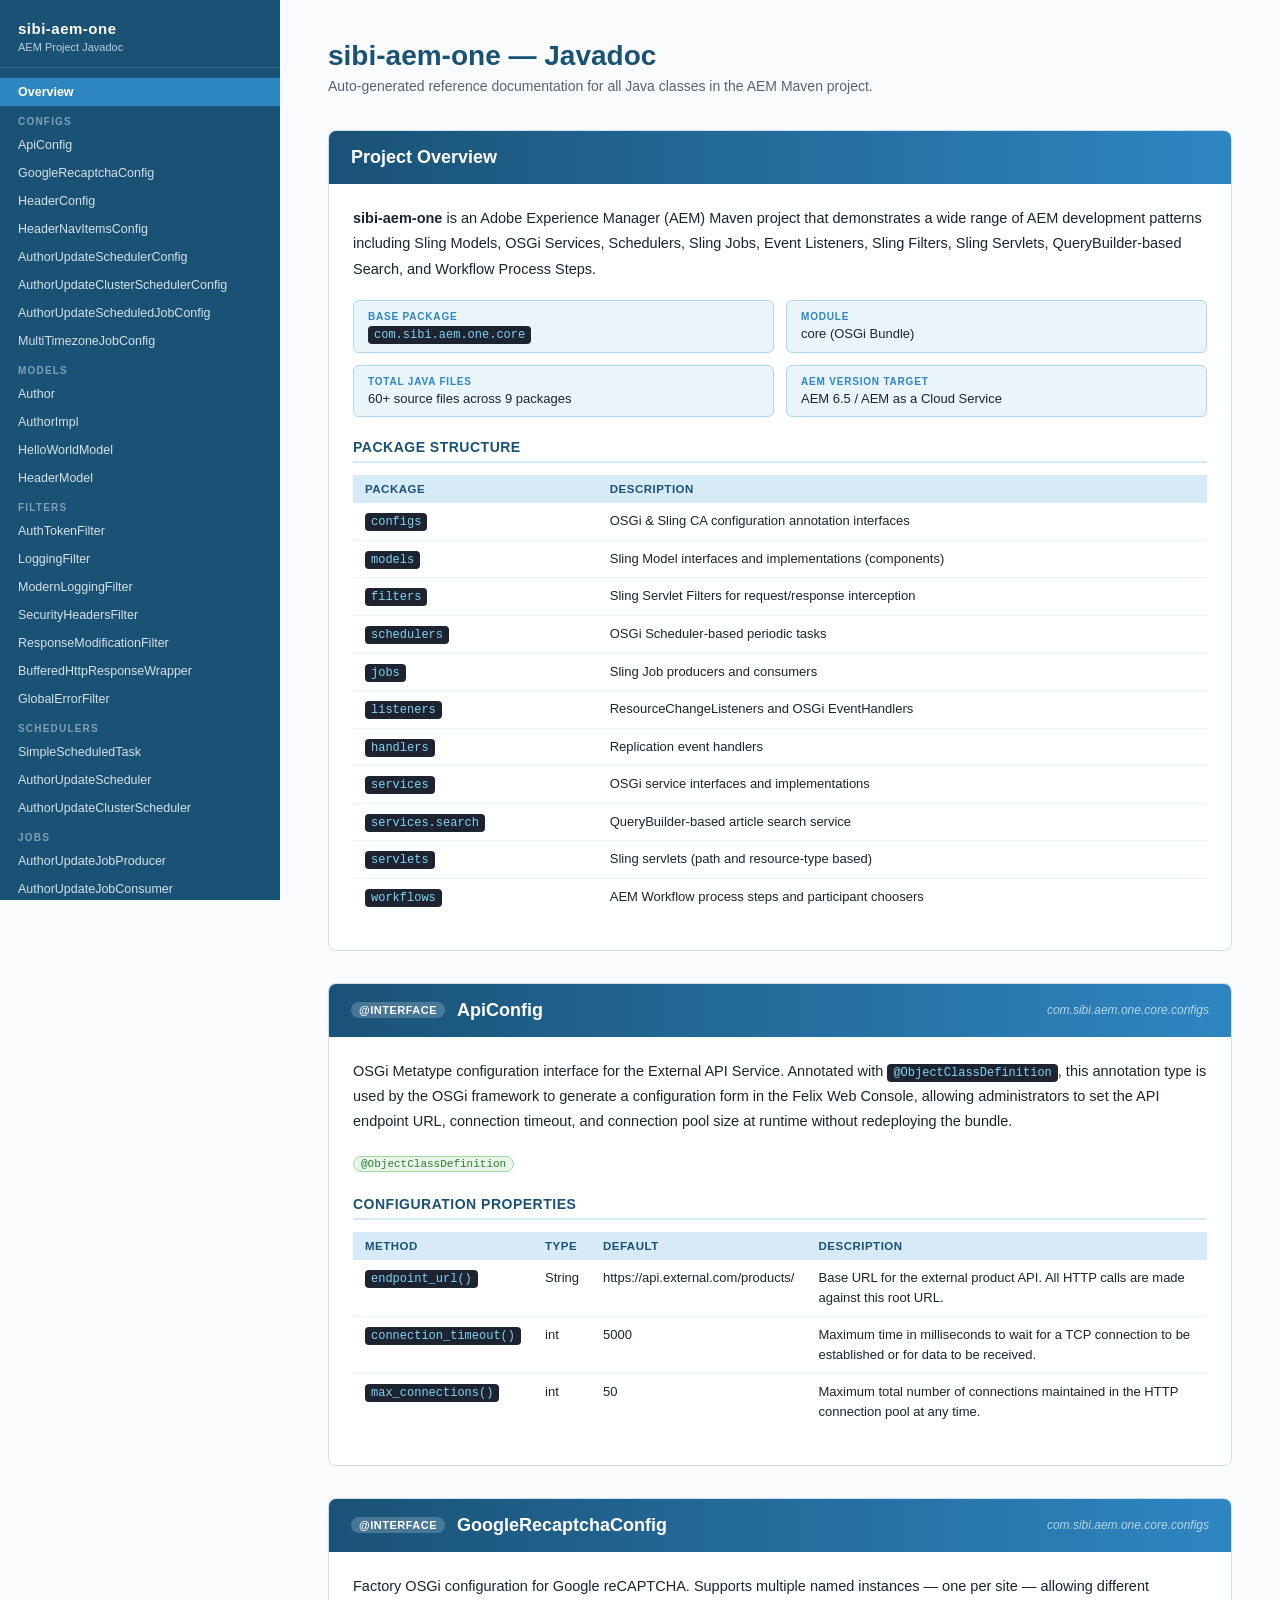
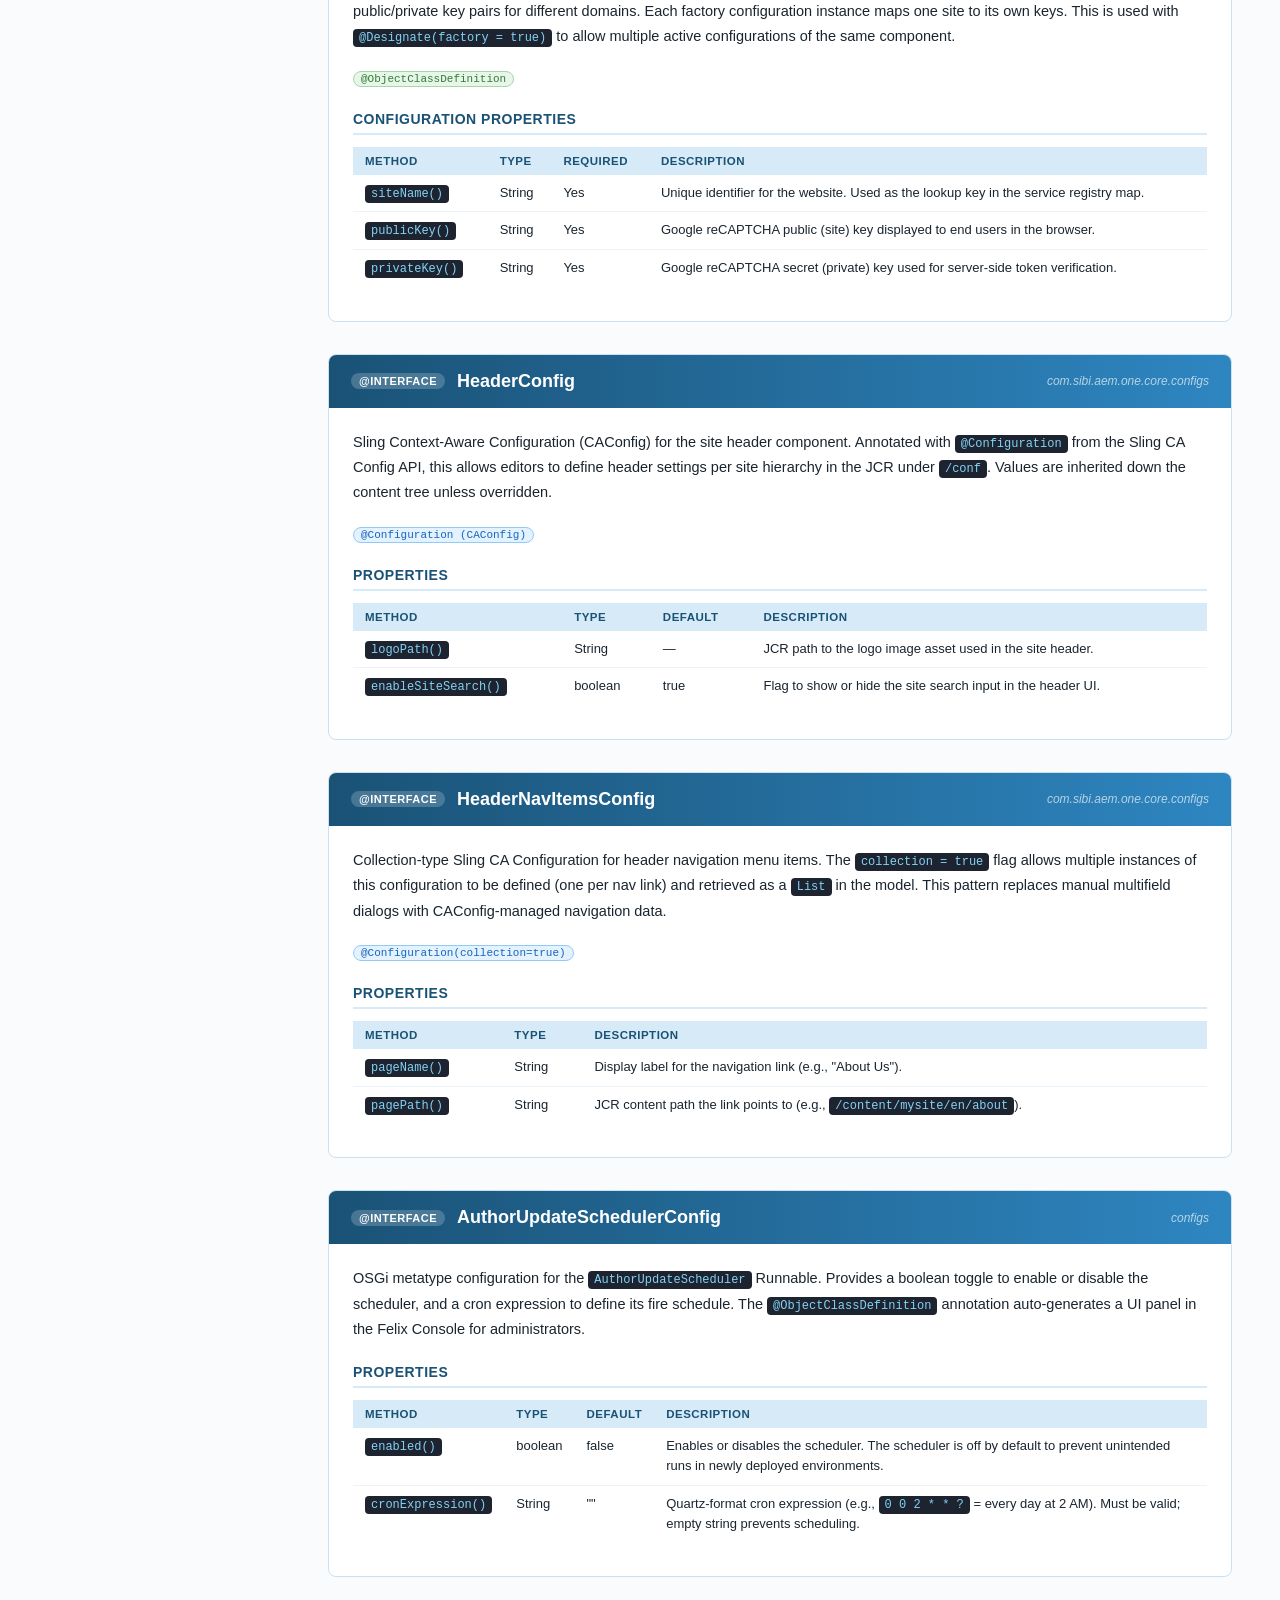
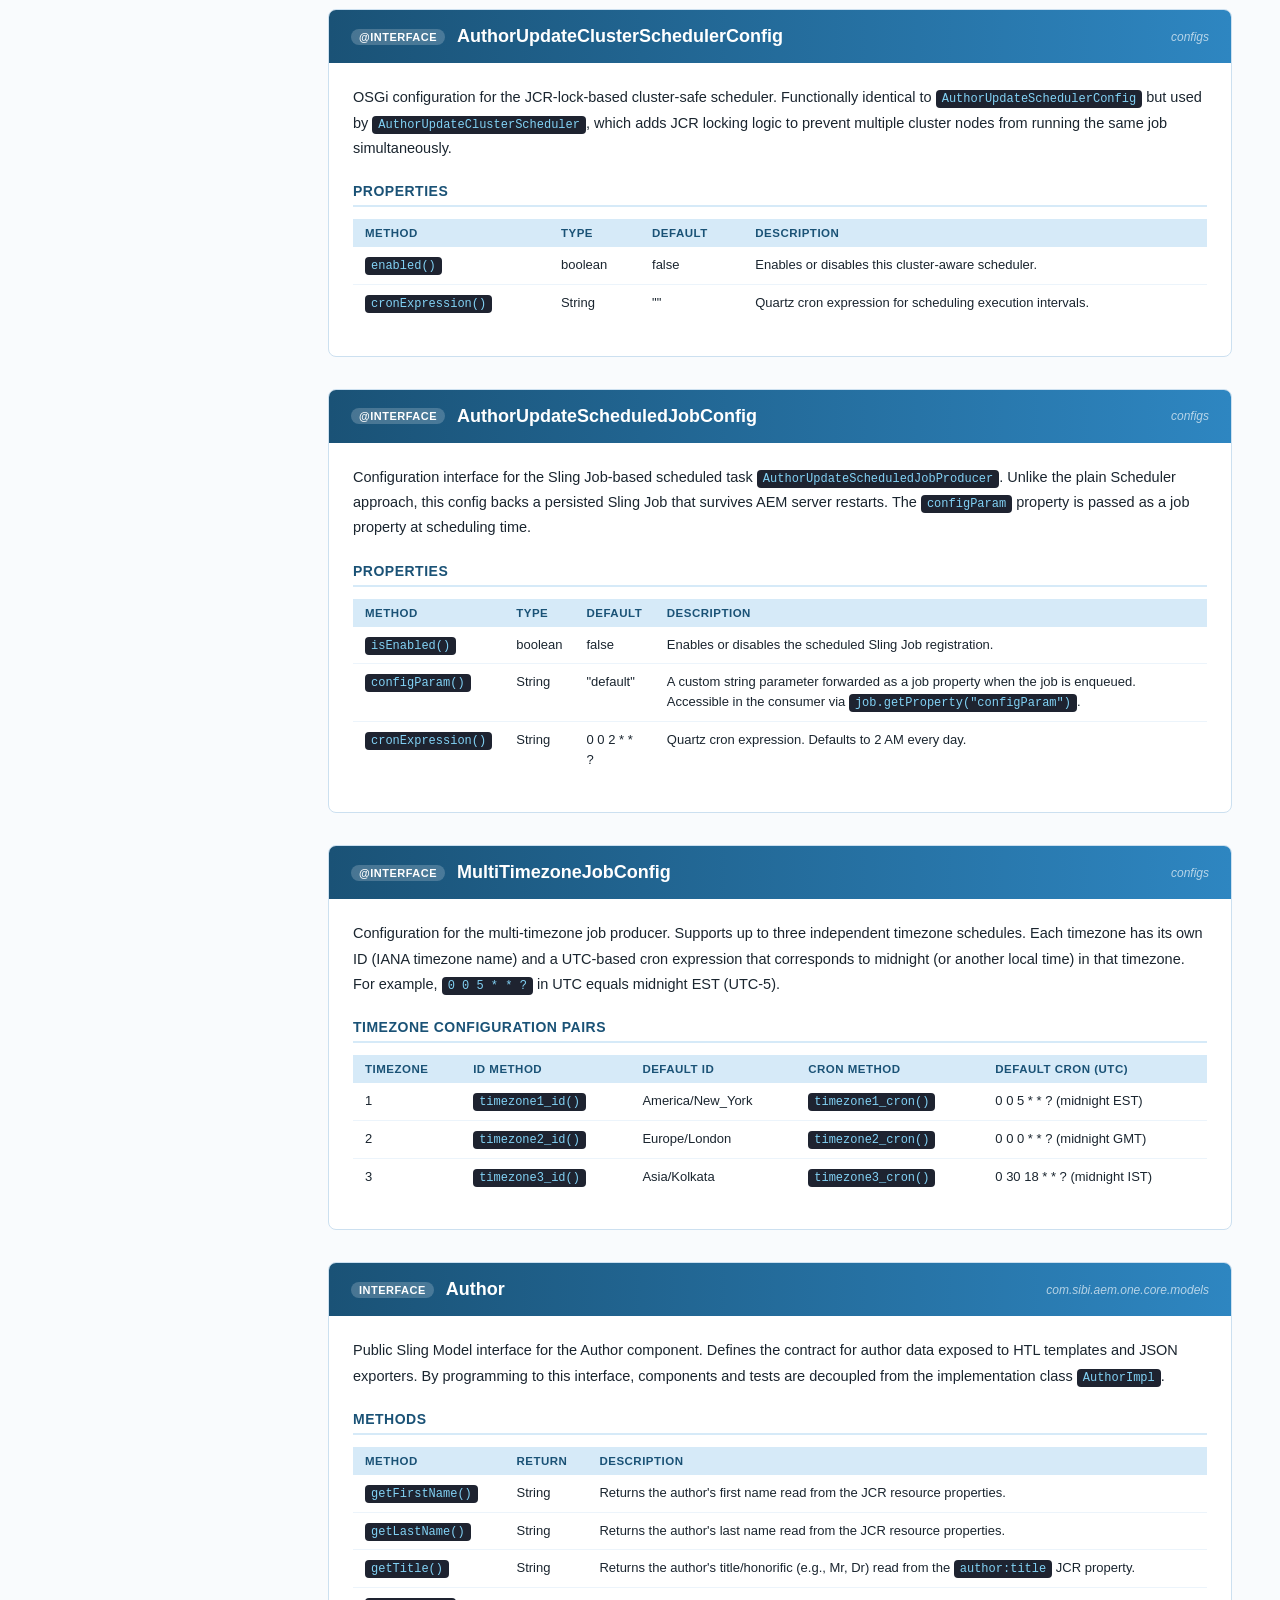
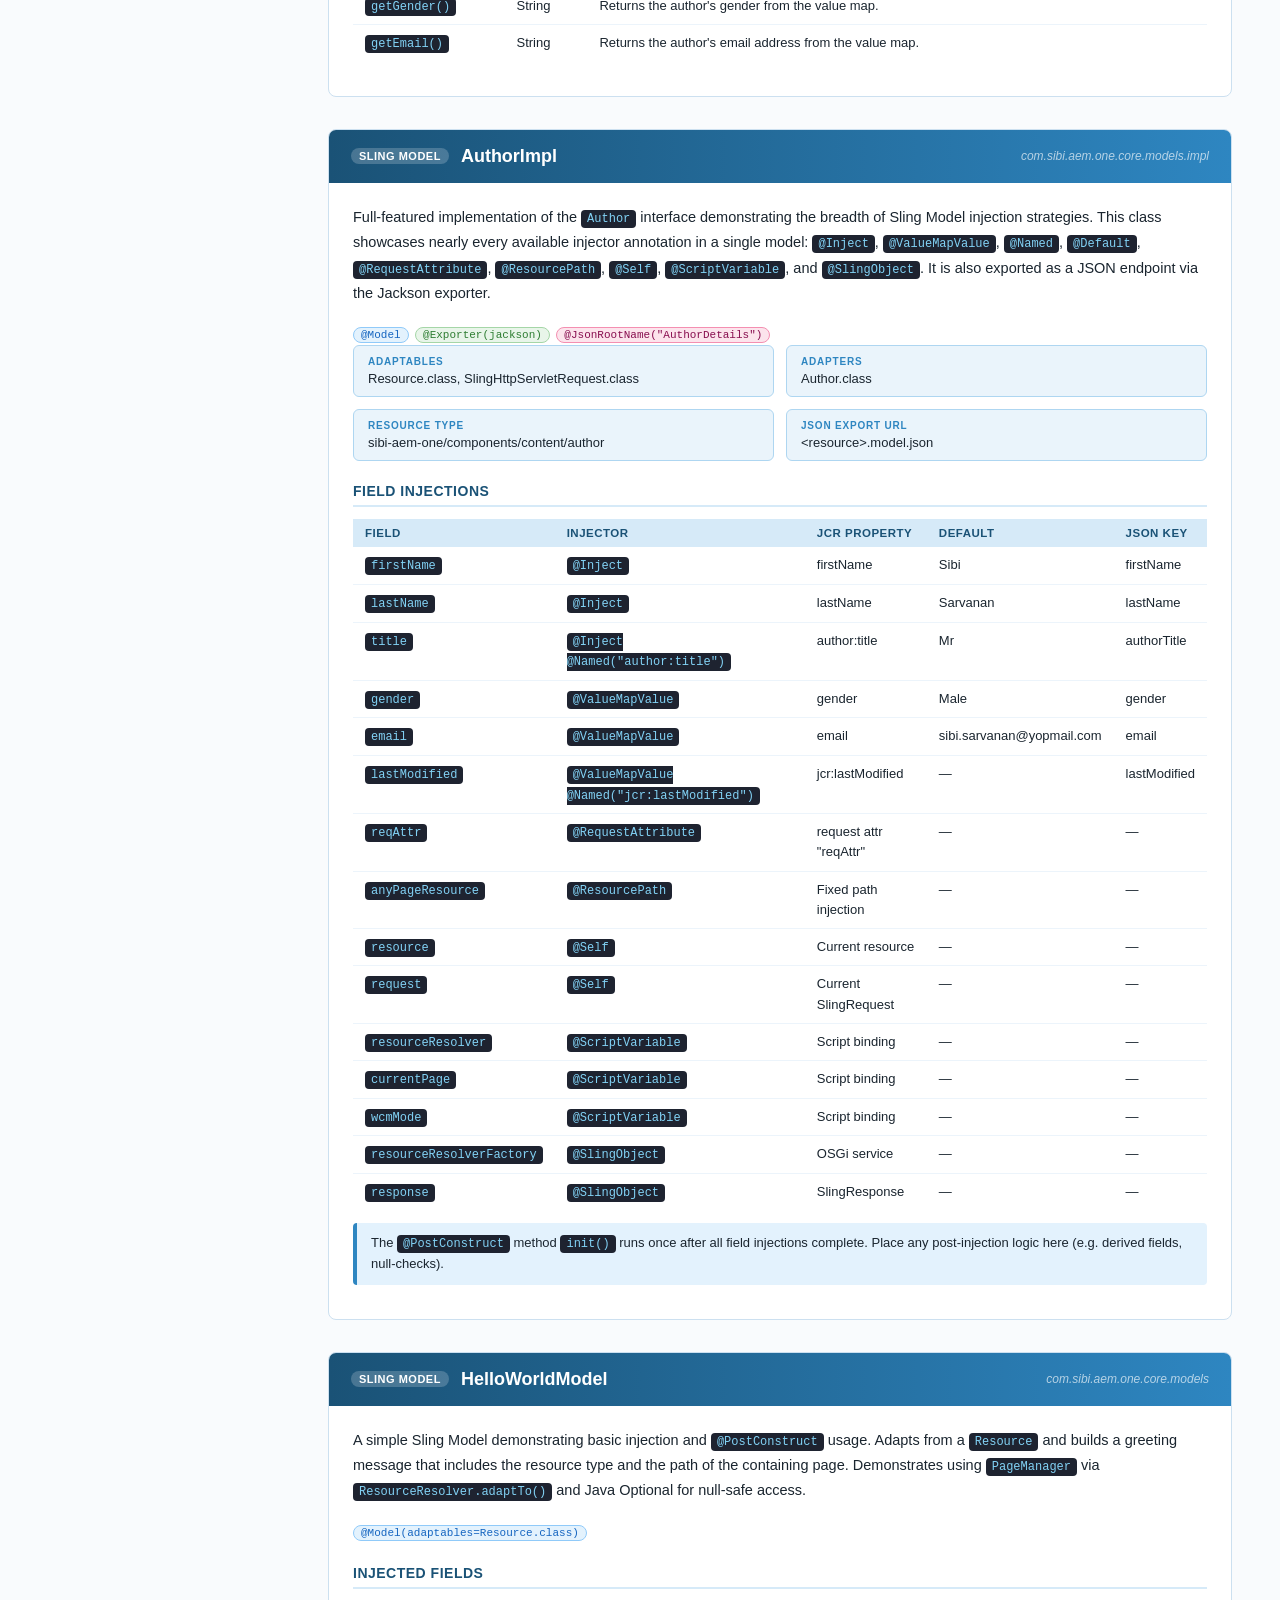
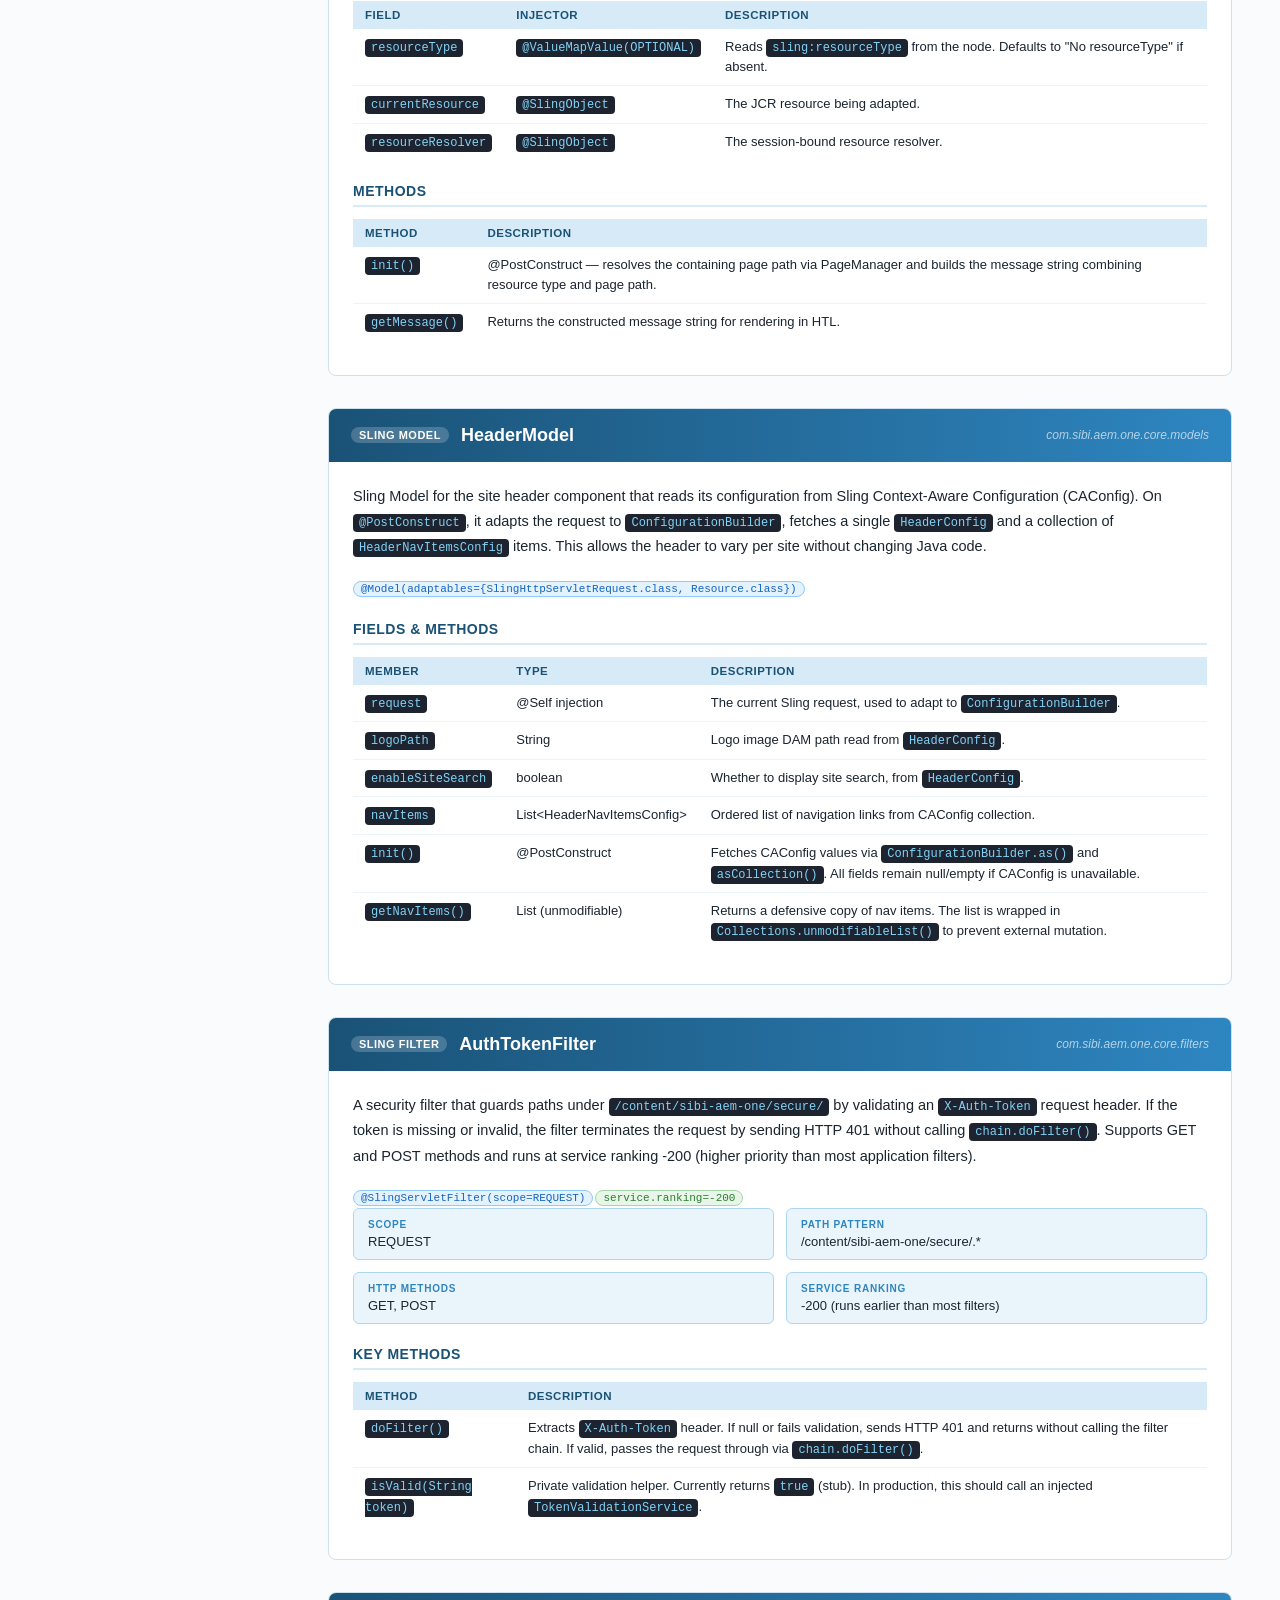
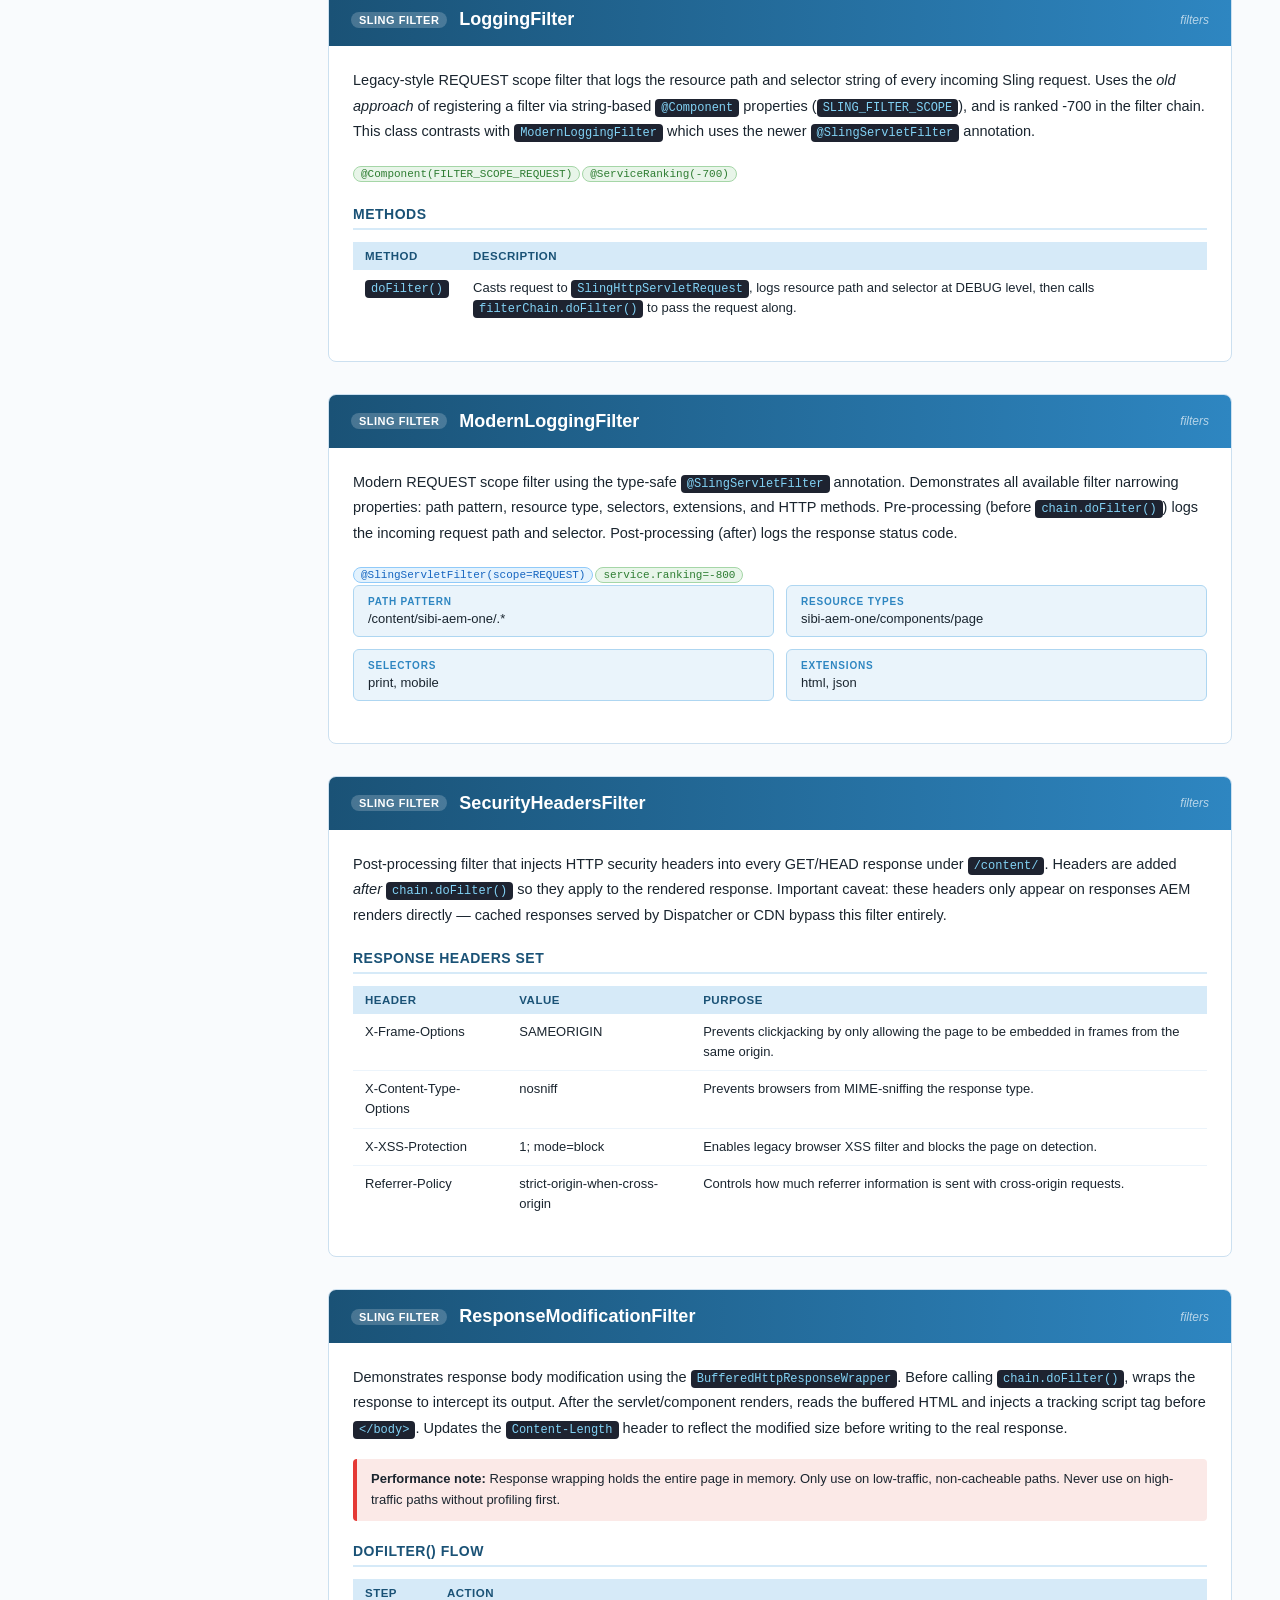
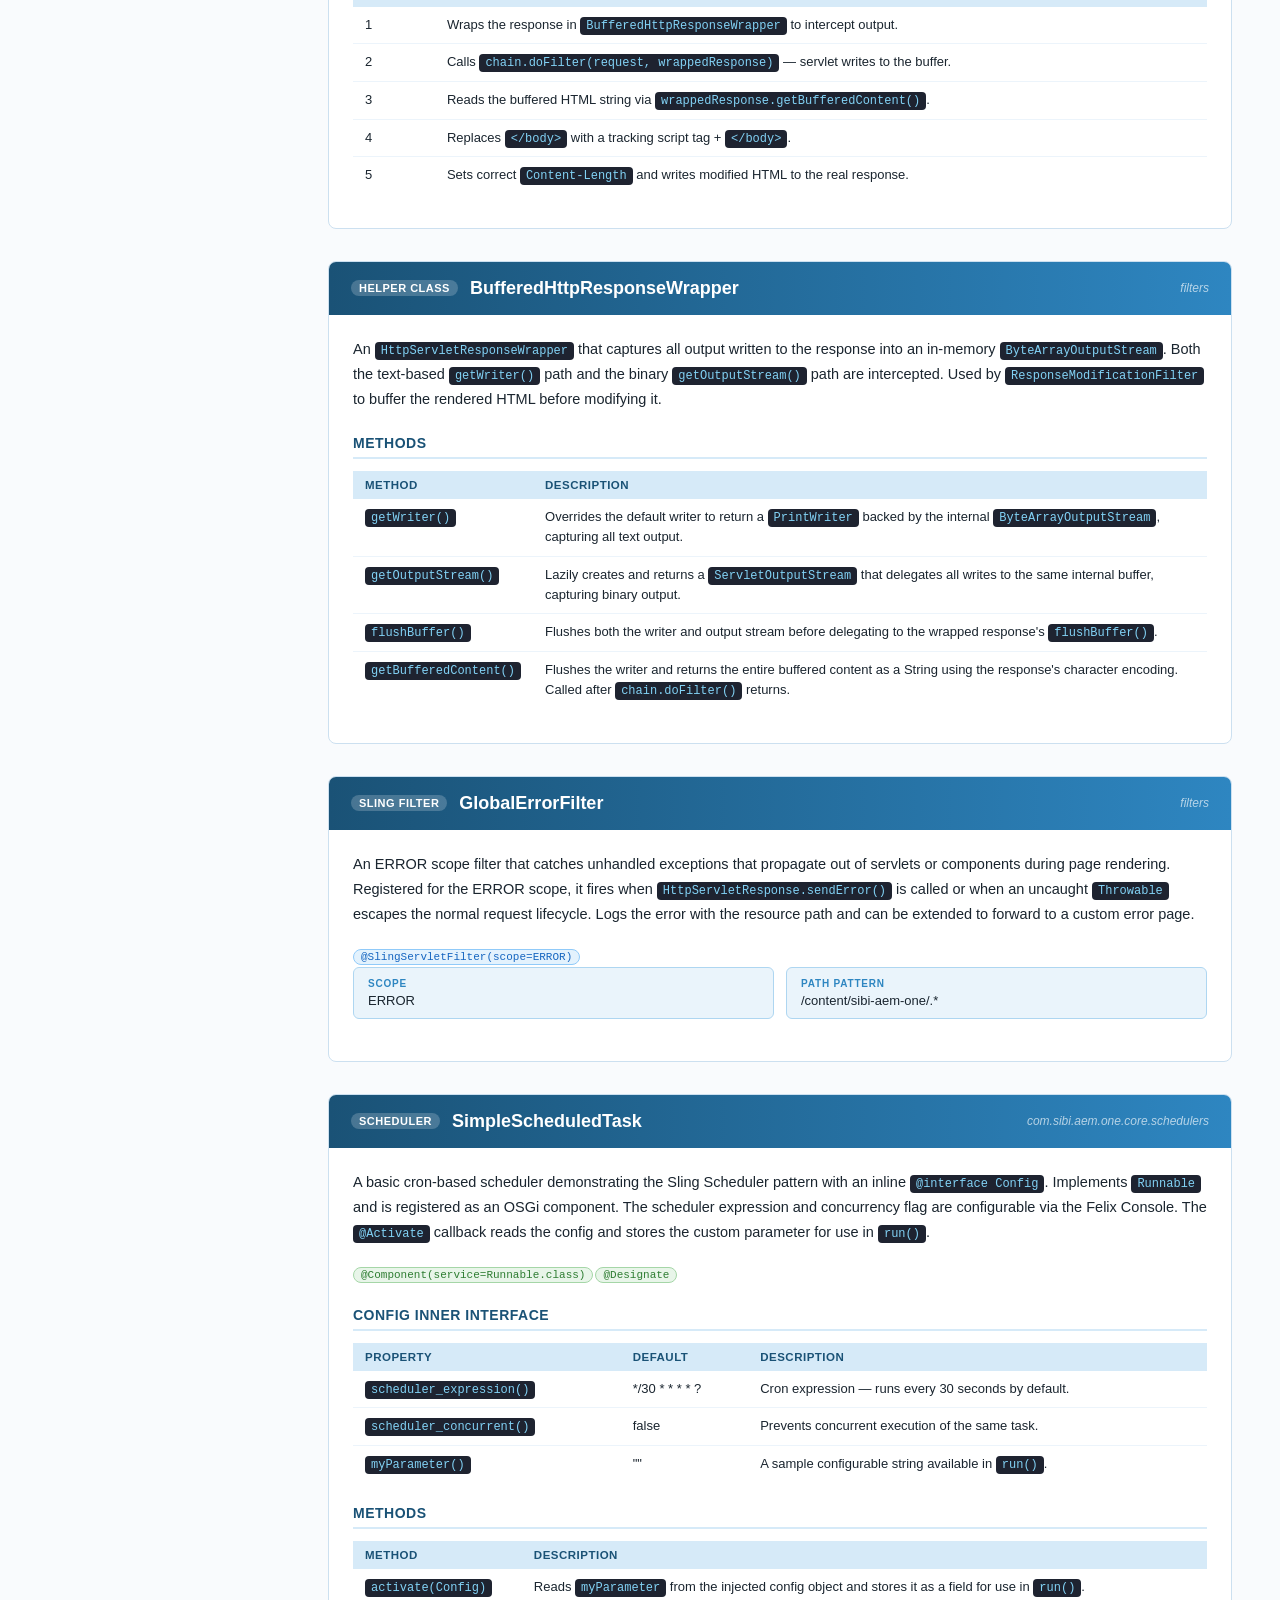
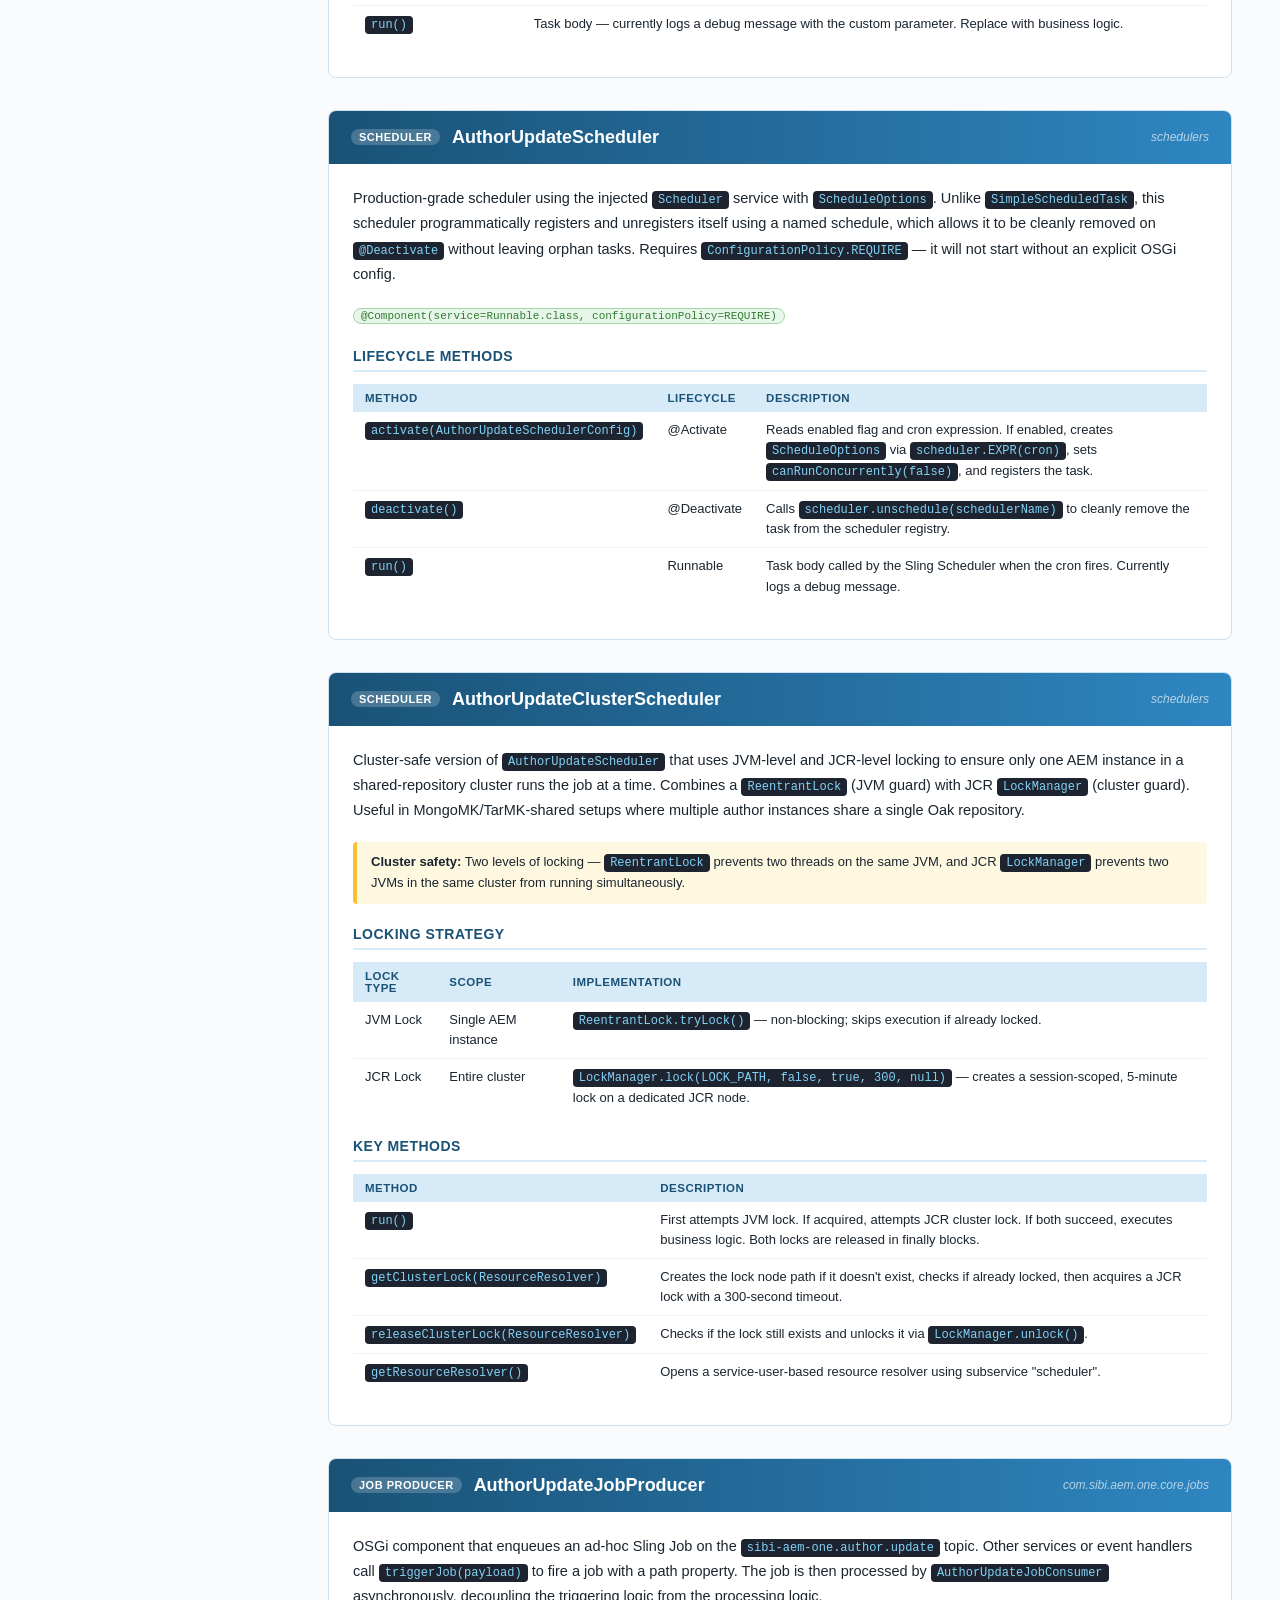
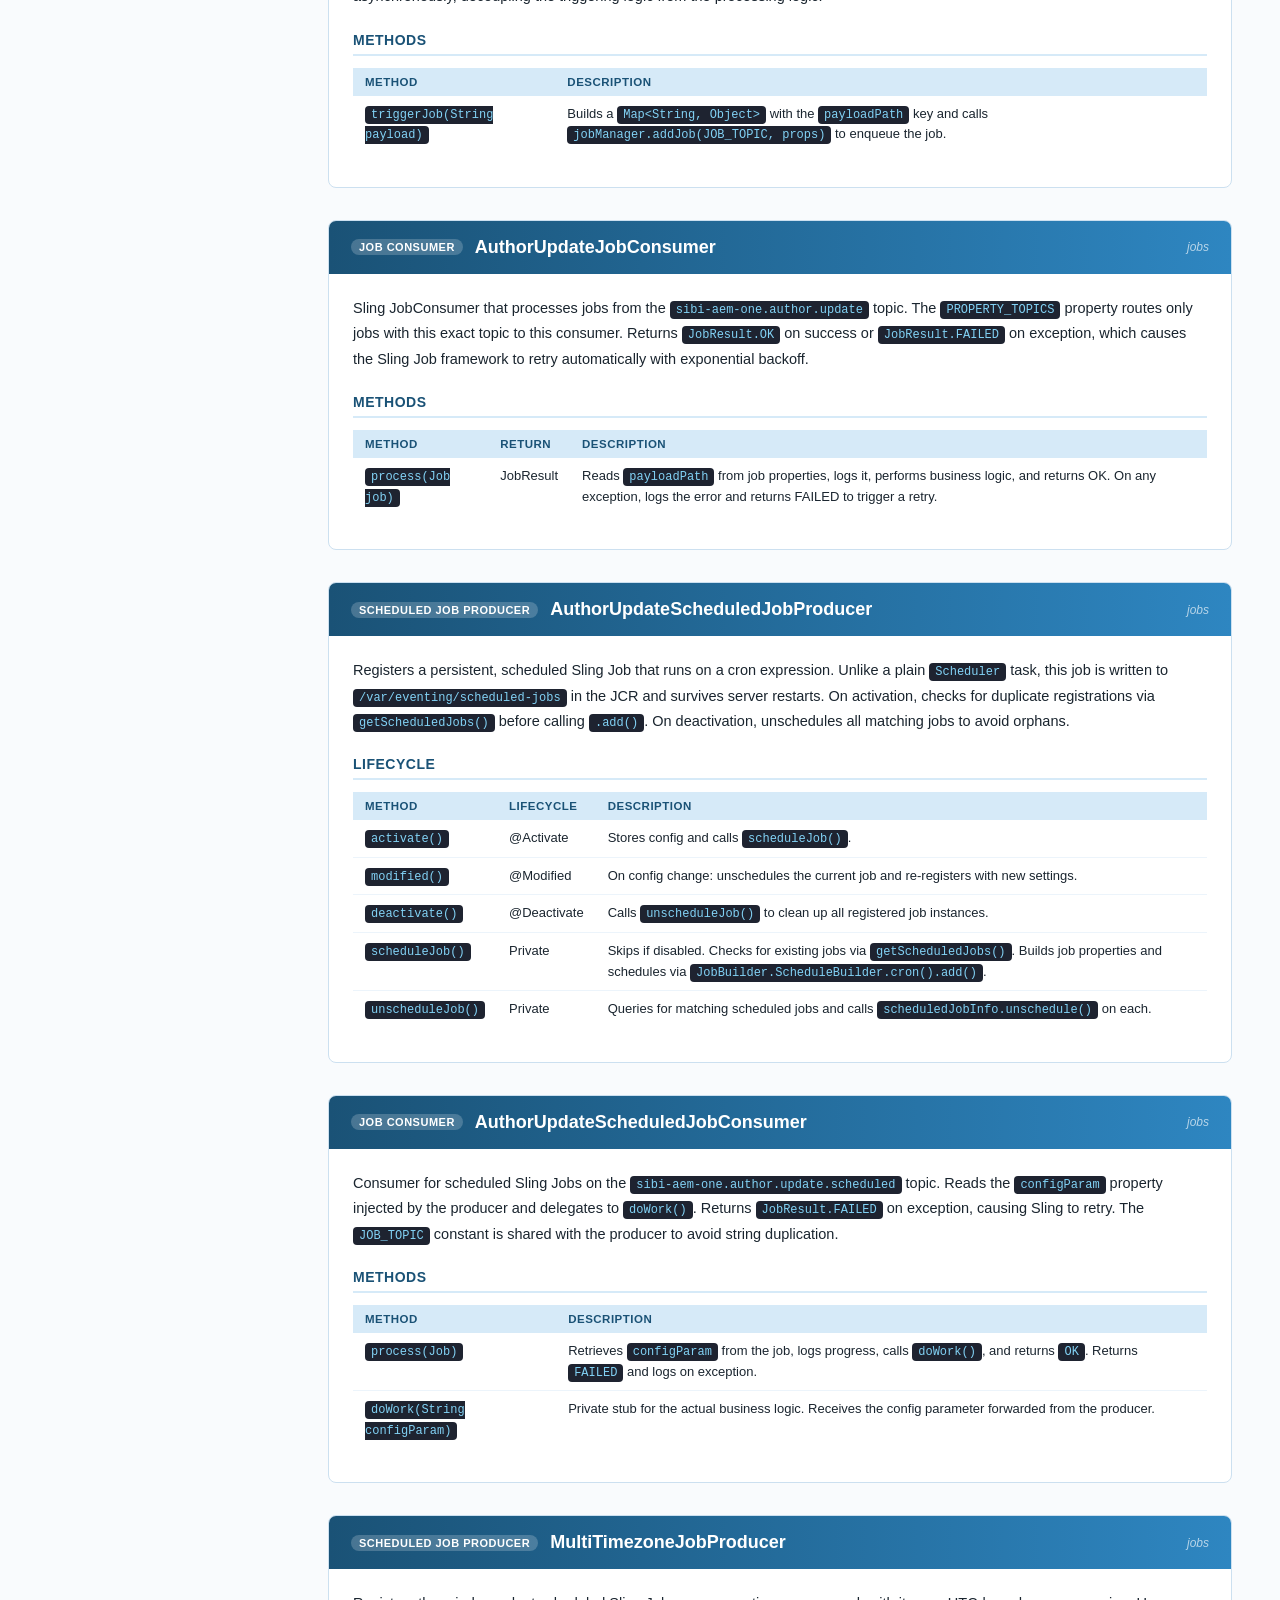
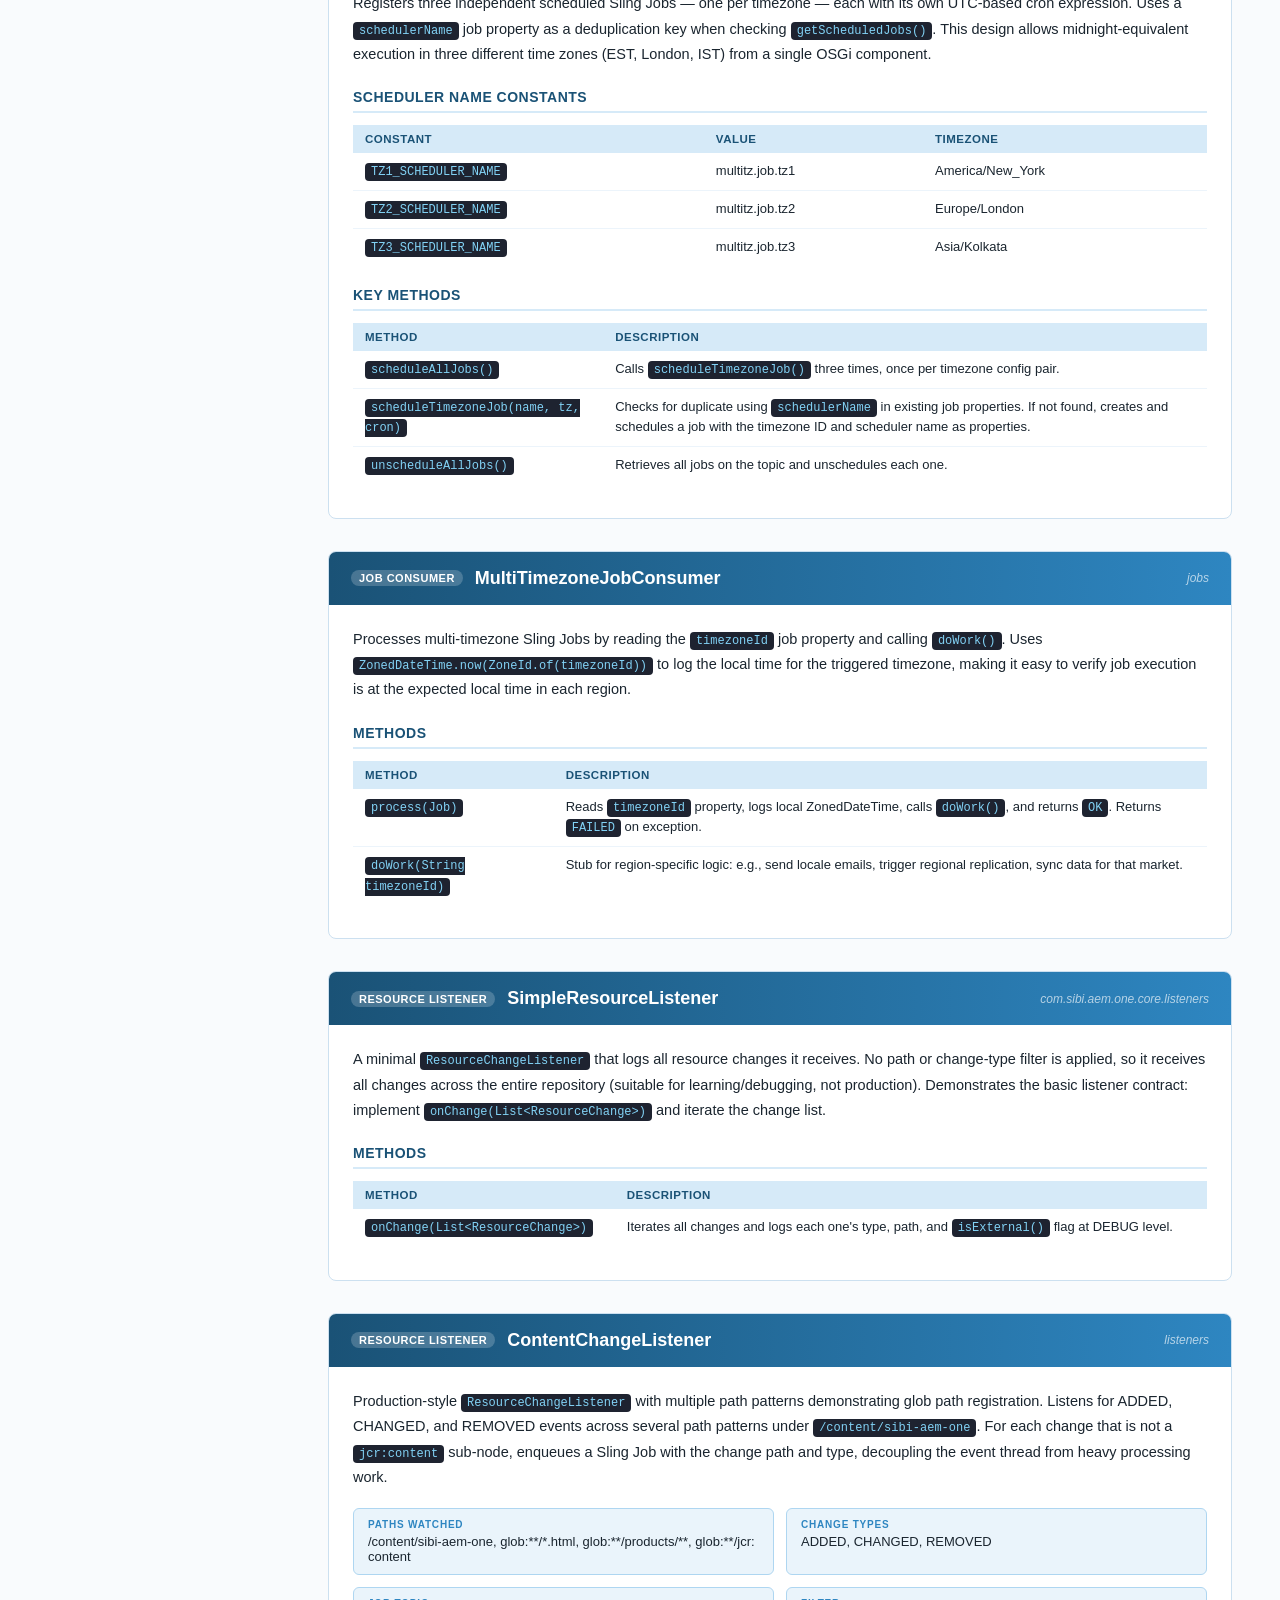
==== javadoc.html @ 0a8d0de6 "adding updated javadoc and markdown file" ====
<!DOCTYPE html>
<html lang="en">
<head>
    <meta charset="UTF-8"/>
    <meta name="viewport" content="width=device-width, initial-scale=1.0"/>
    <title>Javadoc — sibi-aem-one</title>
    <style>
        :root {
          --primary: #1a5276;
          --accent: #2e86c1;
          --light: #d6eaf8;
          --bg: #f9fbfd;
          --code-bg: #1e2330;
          --code-fg: #e8eaf6;
          --border: #cce0f0;
          --text: #1a252f;
          --muted: #566573;
          --tag-bg: #eaf4fb;
          --tag-border: #aed6f1;
          --sidebar-w: 280px;
        }
        * { box-sizing: border-box; margin: 0; padding: 0; }
        body { font-family: 'Segoe UI', Arial, sans-serif; background: var(--bg); color: var(--text); display: flex; min-height: 100vh; }

        /* Sidebar */
        #sidebar {
          width: var(--sidebar-w); min-width: var(--sidebar-w);
          background: var(--primary); color: #fff;
          padding: 0; overflow-y: auto; position: sticky; top: 0; height: 100vh;
        }
        #sidebar .brand { padding: 20px 18px 14px; border-bottom: 1px solid rgba(255,255,255,.15); }
        #sidebar .brand h2 { font-size: 15px; font-weight: 700; letter-spacing: .5px; }
        #sidebar .brand p { font-size: 11px; opacity: .7; margin-top: 4px; }
        #sidebar ul { list-style: none; padding: 10px 0; }
        #sidebar ul li a {
          display: block; padding: 7px 18px; font-size: 12.5px; color: rgba(255,255,255,.82);
          text-decoration: none; transition: background .15s;
          white-space: nowrap; overflow: hidden; text-overflow: ellipsis;
        }
        #sidebar ul li a:hover { background: rgba(255,255,255,.12); color: #fff; }
        #sidebar ul li a.active { background: var(--accent); color: #fff; font-weight: 600; }
        #sidebar .section-header {
          padding: 10px 18px 4px; font-size: 10px; text-transform: uppercase;
          letter-spacing: 1.2px; color: rgba(255,255,255,.45); font-weight: 600;
        }

        /* Main */
        #main { flex: 1; padding: 40px 48px; max-width: 1100px; }
        #main h1 { font-size: 28px; color: var(--primary); margin-bottom: 6px; }
        #main .subtitle { color: var(--muted); font-size: 14px; margin-bottom: 36px; }

        /* Class sections */
        .class-section {
          background: #fff; border: 1px solid var(--border);
          border-radius: 8px; margin-bottom: 32px; overflow: hidden;
          scroll-margin-top: 30px;
        }
        .class-header {
          background: linear-gradient(90deg, var(--primary) 0%, var(--accent) 100%);
          padding: 16px 22px; display: flex; align-items: center; gap: 12px;
        }
        .class-header h2 { color: #fff; font-size: 18px; margin: 0; }
        .class-header .badge {
          background: rgba(255,255,255,.2); color: #fff;
          font-size: 11px; padding: 2px 8px; border-radius: 20px; font-weight: 600;
          text-transform: uppercase; letter-spacing: .5px;
        }
        .class-header .pkg { color: rgba(255,255,255,.65); font-size: 12px; margin-left: auto; font-style: italic; }
        .class-body { padding: 22px 24px; }

        /* Description */
        .class-desc { font-size: 14.5px; line-height: 1.75; color: var(--text); margin-bottom: 18px; }

        /* Meta grid */
        .meta-grid { display: grid; grid-template-columns: 1fr 1fr; gap: 12px; margin-bottom: 20px; }
        .meta-item { background: var(--tag-bg); border: 1px solid var(--tag-border); border-radius: 6px; padding: 10px 14px; }
        .meta-item .label { font-size: 10px; text-transform: uppercase; letter-spacing: .8px; color: var(--accent); font-weight: 700; margin-bottom: 4px; }
        .meta-item .value { font-size: 13px; color: var(--text); word-break: break-all; }

        /* Sub-headings */
        .class-body h3 { font-size: 14px; color: var(--primary); border-bottom: 2px solid var(--light); padding-bottom: 6px; margin: 22px 0 12px; text-transform: uppercase; letter-spacing: .5px; }

        /* Field / Method tables */
        table { width: 100%; border-collapse: collapse; font-size: 13px; margin-bottom: 12px; }
        th { background: var(--light); color: var(--primary); font-weight: 700; padding: 8px 12px; text-align: left; font-size: 11.5px; text-transform: uppercase; letter-spacing: .5px; }
        td { padding: 8px 12px; border-bottom: 1px solid #ecf4fb; vertical-align: top; line-height: 1.55; }
        tr:last-child td { border-bottom: none; }
        tr:hover td { background: #f4faff; }
        code { background: var(--code-bg); color: #82d2f5; padding: 2px 6px; border-radius: 4px; font-family: 'Consolas','Courier New',monospace; font-size: 12px; }

        /* Annotation chips */
        .ann { display: inline-block; background: #fff3e0; border: 1px solid #ffcc80; color: #e65100; font-size: 11px; padding: 1px 7px; border-radius: 20px; margin: 2px 2px 2px 0; font-family: monospace; }
        .ann.osgi { background: #e8f5e9; border-color: #a5d6a7; color: #2e7d32; }
        .ann.sling { background: #e3f2fd; border-color: #90caf9; color: #1565c0; }
        .ann.jackson { background: #fce4ec; border-color: #f48fb1; color: #880e4f; }

        /* Note boxes */
        .note { background: #fff8e1; border-left: 4px solid #fbc02d; border-radius: 4px; padding: 10px 14px; font-size: 13px; margin: 12px 0; line-height: 1.6; }
        .note.info { background: #e3f2fd; border-color: var(--accent); }
        .note.warn { background: #fbe9e7; border-color: #e53935; }

        /* TOC page */
        .toc-grid { display: grid; grid-template-columns: repeat(3,1fr); gap: 14px; margin-top: 20px; }
        .toc-card { background: #fff; border: 1px solid var(--border); border-radius: 8px; padding: 14px 16px; text-decoration: none; color: var(--text); transition: box-shadow .2s; }
        .toc-card:hover { box-shadow: 0 4px 16px rgba(0,0,0,.1); transform: translateY(-1px); }
        .toc-card .name { font-weight: 700; font-size: 14px; color: var(--primary); }
        .toc-card .pkg-small { font-size: 11px; color: var(--muted); margin-top: 3px; }
        .toc-card .type-badge { font-size: 10px; background: var(--light); color: var(--accent); padding: 1px 7px; border-radius: 10px; margin-top: 6px; display: inline-block; font-weight: 600; }
    </style>
</head>
<body>

<!-- SIDEBAR -->
<nav id="sidebar">
    <div class="brand">
        <h2>sibi-aem-one</h2>
        <p>AEM Project Javadoc</p>
    </div>
    <ul>
        <li><a href="#overview">Overview</a></li>
        <div class="section-header">Configs</div>
        <li><a href="#ApiConfig">ApiConfig</a></li>
        <li><a href="#GoogleRecaptchaConfig">GoogleRecaptchaConfig</a></li>
        <li><a href="#HeaderConfig">HeaderConfig</a></li>
        <li><a href="#HeaderNavItemsConfig">HeaderNavItemsConfig</a></li>
        <li><a href="#AuthorUpdateSchedulerConfig">AuthorUpdateSchedulerConfig</a></li>
        <li><a href="#AuthorUpdateClusterSchedulerConfig">AuthorUpdateClusterSchedulerConfig</a></li>
        <li><a href="#AuthorUpdateScheduledJobConfig">AuthorUpdateScheduledJobConfig</a></li>
        <li><a href="#MultiTimezoneJobConfig">MultiTimezoneJobConfig</a></li>
        <div class="section-header">Models</div>
        <li><a href="#Author">Author</a></li>
        <li><a href="#AuthorImpl">AuthorImpl</a></li>
        <li><a href="#HelloWorldModel">HelloWorldModel</a></li>
        <li><a href="#HeaderModel">HeaderModel</a></li>
        <div class="section-header">Filters</div>
        <li><a href="#AuthTokenFilter">AuthTokenFilter</a></li>
        <li><a href="#LoggingFilter">LoggingFilter</a></li>
        <li><a href="#ModernLoggingFilter">ModernLoggingFilter</a></li>
        <li><a href="#SecurityHeadersFilter">SecurityHeadersFilter</a></li>
        <li><a href="#ResponseModificationFilter">ResponseModificationFilter</a></li>
        <li><a href="#BufferedHttpResponseWrapper">BufferedHttpResponseWrapper</a></li>
        <li><a href="#GlobalErrorFilter">GlobalErrorFilter</a></li>
        <div class="section-header">Schedulers</div>
        <li><a href="#SimpleScheduledTask">SimpleScheduledTask</a></li>
        <li><a href="#AuthorUpdateScheduler">AuthorUpdateScheduler</a></li>
        <li><a href="#AuthorUpdateClusterScheduler">AuthorUpdateClusterScheduler</a></li>
        <div class="section-header">Jobs</div>
        <li><a href="#AuthorUpdateJobProducer">AuthorUpdateJobProducer</a></li>
        <li><a href="#AuthorUpdateJobConsumer">AuthorUpdateJobConsumer</a></li>
        <li><a href="#AuthorUpdateScheduledJobProducer">AuthorUpdateScheduledJobProducer</a></li>
        <li><a href="#AuthorUpdateScheduledJobConsumer">AuthorUpdateScheduledJobConsumer</a></li>
        <li><a href="#MultiTimezoneJobProducer">MultiTimezoneJobProducer</a></li>
        <li><a href="#MultiTimezoneJobConsumer">MultiTimezoneJobConsumer</a></li>
        <div class="section-header">Listeners/Handlers</div>
        <li><a href="#SimpleResourceListener">SimpleResourceListener</a></li>
        <li><a href="#ContentChangeListener">ContentChangeListener</a></li>
        <li><a href="#ClusterAwareListener">ClusterAwareListener</a></li>
        <li><a href="#CustomWorkflowTrigger">CustomWorkflowTrigger</a></li>
        <li><a href="#ReplicationEventHandler">ReplicationEventHandler</a></li>
        <div class="section-header">Services</div>
        <li><a href="#RunModeService">RunModeService</a></li>
        <li><a href="#RunModeServiceImpl">RunModeServiceImpl</a></li>
        <li><a href="#ExternalApiService">ExternalApiService</a></li>
        <li><a href="#ExternalApiServiceImpl">ExternalApiServiceImpl</a></li>
        <li><a href="#GoogleRecaptchaConfigService">GoogleRecaptchaConfigService</a></li>
        <li><a href="#GoogleRecaptchaConfigServiceImplV1">GoogleRecaptchaConfigServiceImpl (v1)</a></li>
        <li><a href="#GoogleRecaptchaConfigServiceImplV2">GoogleRecaptchaConfigServiceImpl (v2)</a></li>
        <div class="section-header">Search</div>
        <li><a href="#ArticleSearchRequest">ArticleSearchRequest</a></li>
        <li><a href="#ArticleSearchResult">ArticleSearchResult</a></li>
        <li><a href="#ArticleSearchService">ArticleSearchService</a></li>
        <li><a href="#ArticleSearchServiceImpl">ArticleSearchServiceImpl</a></li>
        <li><a href="#FeaturedArticlePredicateEvaluator">FeaturedArticlePredicateEvaluator</a></li>
        <li><a href="#EditorialScorePredicateEvaluator">EditorialScorePredicateEvaluator</a></li>
        <div class="section-header">Servlets</div>
        <li><a href="#SimpleServlet">SimpleServlet</a></li>
        <li><a href="#PathRegistrationServlet">PathRegistrationServlet</a></li>
        <li><a href="#ResourceTypeRegistrationServlet">ResourceTypeRegistrationServlet</a></li>
        <li><a href="#ArticleSearchServlet">ArticleSearchServlet</a></li>
        <div class="section-header">Workflows</div>
        <li><a href="#ProductSyncProcess">ProductSyncProcess</a></li>
        <li><a href="#AdvancedProductSyncProcess">AdvancedProductSyncProcess</a></li>
        <li><a href="#ProductDataHarmonizer">ProductDataHarmonizer</a></li>
        <li><a href="#ContentTypeRouter">ContentTypeRouter</a></li>
        <li><a href="#LegalApprovalProcess">LegalApprovalProcess</a></li>
        <li><a href="#LocaleParticipantChooser">LocaleParticipantChooser</a></li>
    </ul>
</nav>

<!-- MAIN CONTENT -->
<div id="main">

    <!-- OVERVIEW -->
    <section id="overview">
        <h1>sibi-aem-one — Javadoc</h1>
        <p class="subtitle">Auto-generated reference documentation for all Java classes in the AEM Maven project.</p>
        <div class="class-section">
            <div class="class-header"><h2>Project Overview</h2></div>
            <div class="class-body">
                <p class="class-desc">
                    <strong>sibi-aem-one</strong> is an Adobe Experience Manager (AEM) Maven project that demonstrates
                    a wide range of AEM development patterns including Sling Models, OSGi Services, Schedulers, Sling Jobs,
                    Event Listeners, Sling Filters, Sling Servlets, QueryBuilder-based Search, and Workflow Process Steps.
                </p>
                <div class="meta-grid">
                    <div class="meta-item"><div class="label">Base Package</div><div class="value"><code>com.sibi.aem.one.core</code></div></div>
                    <div class="meta-item"><div class="label">Module</div><div class="value">core (OSGi Bundle)</div></div>
                    <div class="meta-item"><div class="label">Total Java Files</div><div class="value">60+ source files across 9 packages</div></div>
                    <div class="meta-item"><div class="label">AEM Version Target</div><div class="value">AEM 6.5 / AEM as a Cloud Service</div></div>
                </div>
                <h3>Package Structure</h3>
                <table>
                    <tr><th>Package</th><th>Description</th></tr>
                    <tr><td><code>configs</code></td><td>OSGi &amp; Sling CA configuration annotation interfaces</td></tr>
                    <tr><td><code>models</code></td><td>Sling Model interfaces and implementations (components)</td></tr>
                    <tr><td><code>filters</code></td><td>Sling Servlet Filters for request/response interception</td></tr>
                    <tr><td><code>schedulers</code></td><td>OSGi Scheduler-based periodic tasks</td></tr>
                    <tr><td><code>jobs</code></td><td>Sling Job producers and consumers</td></tr>
                    <tr><td><code>listeners</code></td><td>ResourceChangeListeners and OSGi EventHandlers</td></tr>
                    <tr><td><code>handlers</code></td><td>Replication event handlers</td></tr>
                    <tr><td><code>services</code></td><td>OSGi service interfaces and implementations</td></tr>
                    <tr><td><code>services.search</code></td><td>QueryBuilder-based article search service</td></tr>
                    <tr><td><code>servlets</code></td><td>Sling servlets (path and resource-type based)</td></tr>
                    <tr><td><code>workflows</code></td><td>AEM Workflow process steps and participant choosers</td></tr>
                </table>
            </div>
        </div>
    </section>

    <!-- ===== CONFIGS ===== -->
    <section id="ApiConfig" class="class-section">
        <div class="class-header">
            <span class="badge">@interface</span>
            <h2>ApiConfig</h2>
            <span class="pkg">com.sibi.aem.one.core.configs</span>
        </div>
        <div class="class-body">
            <p class="class-desc">OSGi Metatype configuration interface for the External API Service. Annotated with <code>@ObjectClassDefinition</code>, this annotation type is used by the OSGi framework to generate a configuration form in the Felix Web Console, allowing administrators to set the API endpoint URL, connection timeout, and connection pool size at runtime without redeploying the bundle.</p>
            <span class="ann osgi">@ObjectClassDefinition</span>
            <h3>Configuration Properties</h3>
            <table>
                <tr><th>Method</th><th>Type</th><th>Default</th><th>Description</th></tr>
                <tr><td><code>endpoint_url()</code></td><td>String</td><td>https://api.external.com/products/</td><td>Base URL for the external product API. All HTTP calls are made against this root URL.</td></tr>
                <tr><td><code>connection_timeout()</code></td><td>int</td><td>5000</td><td>Maximum time in milliseconds to wait for a TCP connection to be established or for data to be received.</td></tr>
                <tr><td><code>max_connections()</code></td><td>int</td><td>50</td><td>Maximum total number of connections maintained in the HTTP connection pool at any time.</td></tr>
            </table>
        </div>
    </section>

    <section id="GoogleRecaptchaConfig" class="class-section">
        <div class="class-header">
            <span class="badge">@interface</span>
            <h2>GoogleRecaptchaConfig</h2>
            <span class="pkg">com.sibi.aem.one.core.configs</span>
        </div>
        <div class="class-body">
            <p class="class-desc">Factory OSGi configuration for Google reCAPTCHA. Supports multiple named instances — one per site — allowing different public/private key pairs for different domains. Each factory configuration instance maps one site to its own keys. This is used with <code>@Designate(factory = true)</code> to allow multiple active configurations of the same component.</p>
            <span class="ann osgi">@ObjectClassDefinition</span>
            <h3>Configuration Properties</h3>
            <table>
                <tr><th>Method</th><th>Type</th><th>Required</th><th>Description</th></tr>
                <tr><td><code>siteName()</code></td><td>String</td><td>Yes</td><td>Unique identifier for the website. Used as the lookup key in the service registry map.</td></tr>
                <tr><td><code>publicKey()</code></td><td>String</td><td>Yes</td><td>Google reCAPTCHA public (site) key displayed to end users in the browser.</td></tr>
                <tr><td><code>privateKey()</code></td><td>String</td><td>Yes</td><td>Google reCAPTCHA secret (private) key used for server-side token verification.</td></tr>
            </table>
        </div>
    </section>

    <section id="HeaderConfig" class="class-section">
        <div class="class-header">
            <span class="badge">@interface</span>
            <h2>HeaderConfig</h2>
            <span class="pkg">com.sibi.aem.one.core.configs</span>
        </div>
        <div class="class-body">
            <p class="class-desc">Sling Context-Aware Configuration (CAConfig) for the site header component. Annotated with <code>@Configuration</code> from the Sling CA Config API, this allows editors to define header settings per site hierarchy in the JCR under <code>/conf</code>. Values are inherited down the content tree unless overridden.</p>
            <span class="ann sling">@Configuration (CAConfig)</span>
            <h3>Properties</h3>
            <table>
                <tr><th>Method</th><th>Type</th><th>Default</th><th>Description</th></tr>
                <tr><td><code>logoPath()</code></td><td>String</td><td>—</td><td>JCR path to the logo image asset used in the site header.</td></tr>
                <tr><td><code>enableSiteSearch()</code></td><td>boolean</td><td>true</td><td>Flag to show or hide the site search input in the header UI.</td></tr>
            </table>
        </div>
    </section>

    <section id="HeaderNavItemsConfig" class="class-section">
        <div class="class-header">
            <span class="badge">@interface</span>
            <h2>HeaderNavItemsConfig</h2>
            <span class="pkg">com.sibi.aem.one.core.configs</span>
        </div>
        <div class="class-body">
            <p class="class-desc">Collection-type Sling CA Configuration for header navigation menu items. The <code>collection = true</code> flag allows multiple instances of this configuration to be defined (one per nav link) and retrieved as a <code>List</code> in the model. This pattern replaces manual multifield dialogs with CAConfig-managed navigation data.</p>
            <span class="ann sling">@Configuration(collection=true)</span>
            <h3>Properties</h3>
            <table>
                <tr><th>Method</th><th>Type</th><th>Description</th></tr>
                <tr><td><code>pageName()</code></td><td>String</td><td>Display label for the navigation link (e.g., "About Us").</td></tr>
                <tr><td><code>pagePath()</code></td><td>String</td><td>JCR content path the link points to (e.g., <code>/content/mysite/en/about</code>).</td></tr>
            </table>
        </div>
    </section>

    <section id="AuthorUpdateSchedulerConfig" class="class-section">
        <div class="class-header"><span class="badge">@interface</span><h2>AuthorUpdateSchedulerConfig</h2><span class="pkg">configs</span></div>
        <div class="class-body">
            <p class="class-desc">OSGi metatype configuration for the <code>AuthorUpdateScheduler</code> Runnable. Provides a boolean toggle to enable or disable the scheduler, and a cron expression to define its fire schedule. The <code>@ObjectClassDefinition</code> annotation auto-generates a UI panel in the Felix Console for administrators.</p>
            <h3>Properties</h3>
            <table>
                <tr><th>Method</th><th>Type</th><th>Default</th><th>Description</th></tr>
                <tr><td><code>enabled()</code></td><td>boolean</td><td>false</td><td>Enables or disables the scheduler. The scheduler is off by default to prevent unintended runs in newly deployed environments.</td></tr>
                <tr><td><code>cronExpression()</code></td><td>String</td><td>""</td><td>Quartz-format cron expression (e.g., <code>0 0 2 * * ?</code> = every day at 2 AM). Must be valid; empty string prevents scheduling.</td></tr>
            </table>
        </div>
    </section>

    <section id="AuthorUpdateClusterSchedulerConfig" class="class-section">
        <div class="class-header"><span class="badge">@interface</span><h2>AuthorUpdateClusterSchedulerConfig</h2><span class="pkg">configs</span></div>
        <div class="class-body">
            <p class="class-desc">OSGi configuration for the JCR-lock-based cluster-safe scheduler. Functionally identical to <code>AuthorUpdateSchedulerConfig</code> but used by <code>AuthorUpdateClusterScheduler</code>, which adds JCR locking logic to prevent multiple cluster nodes from running the same job simultaneously.</p>
            <h3>Properties</h3>
            <table>
                <tr><th>Method</th><th>Type</th><th>Default</th><th>Description</th></tr>
                <tr><td><code>enabled()</code></td><td>boolean</td><td>false</td><td>Enables or disables this cluster-aware scheduler.</td></tr>
                <tr><td><code>cronExpression()</code></td><td>String</td><td>""</td><td>Quartz cron expression for scheduling execution intervals.</td></tr>
            </table>
        </div>
    </section>

    <section id="AuthorUpdateScheduledJobConfig" class="class-section">
        <div class="class-header"><span class="badge">@interface</span><h2>AuthorUpdateScheduledJobConfig</h2><span class="pkg">configs</span></div>
        <div class="class-body">
            <p class="class-desc">Configuration interface for the Sling Job-based scheduled task <code>AuthorUpdateScheduledJobProducer</code>. Unlike the plain Scheduler approach, this config backs a persisted Sling Job that survives AEM server restarts. The <code>configParam</code> property is passed as a job property at scheduling time.</p>
            <h3>Properties</h3>
            <table>
                <tr><th>Method</th><th>Type</th><th>Default</th><th>Description</th></tr>
                <tr><td><code>isEnabled()</code></td><td>boolean</td><td>false</td><td>Enables or disables the scheduled Sling Job registration.</td></tr>
                <tr><td><code>configParam()</code></td><td>String</td><td>"default"</td><td>A custom string parameter forwarded as a job property when the job is enqueued. Accessible in the consumer via <code>job.getProperty("configParam")</code>.</td></tr>
                <tr><td><code>cronExpression()</code></td><td>String</td><td>0 0 2 * * ?</td><td>Quartz cron expression. Defaults to 2 AM every day.</td></tr>
            </table>
        </div>
    </section>

    <section id="MultiTimezoneJobConfig" class="class-section">
        <div class="class-header"><span class="badge">@interface</span><h2>MultiTimezoneJobConfig</h2><span class="pkg">configs</span></div>
        <div class="class-body">
            <p class="class-desc">Configuration for the multi-timezone job producer. Supports up to three independent timezone schedules. Each timezone has its own ID (IANA timezone name) and a UTC-based cron expression that corresponds to midnight (or another local time) in that timezone. For example, <code>0 0 5 * * ?</code> in UTC equals midnight EST (UTC-5).</p>
            <h3>Timezone Configuration Pairs</h3>
            <table>
                <tr><th>Timezone</th><th>ID Method</th><th>Default ID</th><th>Cron Method</th><th>Default Cron (UTC)</th></tr>
                <tr><td>1</td><td><code>timezone1_id()</code></td><td>America/New_York</td><td><code>timezone1_cron()</code></td><td>0 0 5 * * ? (midnight EST)</td></tr>
                <tr><td>2</td><td><code>timezone2_id()</code></td><td>Europe/London</td><td><code>timezone2_cron()</code></td><td>0 0 0 * * ? (midnight GMT)</td></tr>
                <tr><td>3</td><td><code>timezone3_id()</code></td><td>Asia/Kolkata</td><td><code>timezone3_cron()</code></td><td>0 30 18 * * ? (midnight IST)</td></tr>
            </table>
        </div>
    </section>

    <!-- ===== MODELS ===== -->
    <section id="Author" class="class-section">
        <div class="class-header"><span class="badge">Interface</span><h2>Author</h2><span class="pkg">com.sibi.aem.one.core.models</span></div>
        <div class="class-body">
            <p class="class-desc">Public Sling Model interface for the Author component. Defines the contract for author data exposed to HTL templates and JSON exporters. By programming to this interface, components and tests are decoupled from the implementation class <code>AuthorImpl</code>.</p>
            <h3>Methods</h3>
            <table>
                <tr><th>Method</th><th>Return</th><th>Description</th></tr>
                <tr><td><code>getFirstName()</code></td><td>String</td><td>Returns the author's first name read from the JCR resource properties.</td></tr>
                <tr><td><code>getLastName()</code></td><td>String</td><td>Returns the author's last name read from the JCR resource properties.</td></tr>
                <tr><td><code>getTitle()</code></td><td>String</td><td>Returns the author's title/honorific (e.g., Mr, Dr) read from the <code>author:title</code> JCR property.</td></tr>
                <tr><td><code>getGender()</code></td><td>String</td><td>Returns the author's gender from the value map.</td></tr>
                <tr><td><code>getEmail()</code></td><td>String</td><td>Returns the author's email address from the value map.</td></tr>
            </table>
        </div>
    </section>

    <section id="AuthorImpl" class="class-section">
        <div class="class-header"><span class="badge">Sling Model</span><h2>AuthorImpl</h2><span class="pkg">com.sibi.aem.one.core.models.impl</span></div>
        <div class="class-body">
            <p class="class-desc">Full-featured implementation of the <code>Author</code> interface demonstrating the breadth of Sling Model injection strategies. This class showcases nearly every available injector annotation in a single model: <code>@Inject</code>, <code>@ValueMapValue</code>, <code>@Named</code>, <code>@Default</code>, <code>@RequestAttribute</code>, <code>@ResourcePath</code>, <code>@Self</code>, <code>@ScriptVariable</code>, and <code>@SlingObject</code>. It is also exported as a JSON endpoint via the Jackson exporter.</p>
            <div>
                <span class="ann sling">@Model</span>
                <span class="ann osgi">@Exporter(jackson)</span>
                <span class="ann jackson">@JsonRootName("AuthorDetails")</span>
            </div>
            <div class="meta-grid">
                <div class="meta-item"><div class="label">Adaptables</div><div class="value">Resource.class, SlingHttpServletRequest.class</div></div>
                <div class="meta-item"><div class="label">Adapters</div><div class="value">Author.class</div></div>
                <div class="meta-item"><div class="label">Resource Type</div><div class="value">sibi-aem-one/components/content/author</div></div>
                <div class="meta-item"><div class="label">JSON Export URL</div><div class="value">&lt;resource&gt;.model.json</div></div>
            </div>
            <h3>Field Injections</h3>
            <table>
                <tr><th>Field</th><th>Injector</th><th>JCR Property</th><th>Default</th><th>JSON Key</th></tr>
                <tr><td><code>firstName</code></td><td><code>@Inject</code></td><td>firstName</td><td>Sibi</td><td>firstName</td></tr>
                <tr><td><code>lastName</code></td><td><code>@Inject</code></td><td>lastName</td><td>Sarvanan</td><td>lastName</td></tr>
                <tr><td><code>title</code></td><td><code>@Inject @Named("author:title")</code></td><td>author:title</td><td>Mr</td><td>authorTitle</td></tr>
                <tr><td><code>gender</code></td><td><code>@ValueMapValue</code></td><td>gender</td><td>Male</td><td>gender</td></tr>
                <tr><td><code>email</code></td><td><code>@ValueMapValue</code></td><td>email</td><td>sibi.sarvanan@yopmail.com</td><td>email</td></tr>
                <tr><td><code>lastModified</code></td><td><code>@ValueMapValue @Named("jcr:lastModified")</code></td><td>jcr:lastModified</td><td>—</td><td>lastModified</td></tr>
                <tr><td><code>reqAttr</code></td><td><code>@RequestAttribute</code></td><td>request attr "reqAttr"</td><td>—</td><td>—</td></tr>
                <tr><td><code>anyPageResource</code></td><td><code>@ResourcePath</code></td><td>Fixed path injection</td><td>—</td><td>—</td></tr>
                <tr><td><code>resource</code></td><td><code>@Self</code></td><td>Current resource</td><td>—</td><td>—</td></tr>
                <tr><td><code>request</code></td><td><code>@Self</code></td><td>Current SlingRequest</td><td>—</td><td>—</td></tr>
                <tr><td><code>resourceResolver</code></td><td><code>@ScriptVariable</code></td><td>Script binding</td><td>—</td><td>—</td></tr>
                <tr><td><code>currentPage</code></td><td><code>@ScriptVariable</code></td><td>Script binding</td><td>—</td><td>—</td></tr>
                <tr><td><code>wcmMode</code></td><td><code>@ScriptVariable</code></td><td>Script binding</td><td>—</td><td>—</td></tr>
                <tr><td><code>resourceResolverFactory</code></td><td><code>@SlingObject</code></td><td>OSGi service</td><td>—</td><td>—</td></tr>
                <tr><td><code>response</code></td><td><code>@SlingObject</code></td><td>SlingResponse</td><td>—</td><td>—</td></tr>
            </table>
            <div class="note info">The <code>@PostConstruct</code> method <code>init()</code> runs once after all field injections complete. Place any post-injection logic here (e.g. derived fields, null-checks).</div>
        </div>
    </section>

    <section id="HelloWorldModel" class="class-section">
        <div class="class-header"><span class="badge">Sling Model</span><h2>HelloWorldModel</h2><span class="pkg">com.sibi.aem.one.core.models</span></div>
        <div class="class-body">
            <p class="class-desc">A simple Sling Model demonstrating basic injection and <code>@PostConstruct</code> usage. Adapts from a <code>Resource</code> and builds a greeting message that includes the resource type and the path of the containing page. Demonstrates using <code>PageManager</code> via <code>ResourceResolver.adaptTo()</code> and Java Optional for null-safe access.</p>
            <span class="ann sling">@Model(adaptables=Resource.class)</span>
            <h3>Injected Fields</h3>
            <table>
                <tr><th>Field</th><th>Injector</th><th>Description</th></tr>
                <tr><td><code>resourceType</code></td><td><code>@ValueMapValue(OPTIONAL)</code></td><td>Reads <code>sling:resourceType</code> from the node. Defaults to "No resourceType" if absent.</td></tr>
                <tr><td><code>currentResource</code></td><td><code>@SlingObject</code></td><td>The JCR resource being adapted.</td></tr>
                <tr><td><code>resourceResolver</code></td><td><code>@SlingObject</code></td><td>The session-bound resource resolver.</td></tr>
            </table>
            <h3>Methods</h3>
            <table>
                <tr><th>Method</th><th>Description</th></tr>
                <tr><td><code>init()</code></td><td>@PostConstruct — resolves the containing page path via PageManager and builds the message string combining resource type and page path.</td></tr>
                <tr><td><code>getMessage()</code></td><td>Returns the constructed message string for rendering in HTL.</td></tr>
            </table>
        </div>
    </section>

    <section id="HeaderModel" class="class-section">
        <div class="class-header"><span class="badge">Sling Model</span><h2>HeaderModel</h2><span class="pkg">com.sibi.aem.one.core.models</span></div>
        <div class="class-body">
            <p class="class-desc">Sling Model for the site header component that reads its configuration from Sling Context-Aware Configuration (CAConfig). On <code>@PostConstruct</code>, it adapts the request to <code>ConfigurationBuilder</code>, fetches a single <code>HeaderConfig</code> and a collection of <code>HeaderNavItemsConfig</code> items. This allows the header to vary per site without changing Java code.</p>
            <span class="ann sling">@Model(adaptables={SlingHttpServletRequest.class, Resource.class})</span>
            <h3>Fields &amp; Methods</h3>
            <table>
                <tr><th>Member</th><th>Type</th><th>Description</th></tr>
                <tr><td><code>request</code></td><td>@Self injection</td><td>The current Sling request, used to adapt to <code>ConfigurationBuilder</code>.</td></tr>
                <tr><td><code>logoPath</code></td><td>String</td><td>Logo image DAM path read from <code>HeaderConfig</code>.</td></tr>
                <tr><td><code>enableSiteSearch</code></td><td>boolean</td><td>Whether to display site search, from <code>HeaderConfig</code>.</td></tr>
                <tr><td><code>navItems</code></td><td>List&lt;HeaderNavItemsConfig&gt;</td><td>Ordered list of navigation links from CAConfig collection.</td></tr>
                <tr><td><code>init()</code></td><td>@PostConstruct</td><td>Fetches CAConfig values via <code>ConfigurationBuilder.as()</code> and <code>asCollection()</code>. All fields remain null/empty if CAConfig is unavailable.</td></tr>
                <tr><td><code>getNavItems()</code></td><td>List (unmodifiable)</td><td>Returns a defensive copy of nav items. The list is wrapped in <code>Collections.unmodifiableList()</code> to prevent external mutation.</td></tr>
            </table>
        </div>
    </section>

    <!-- ===== FILTERS ===== -->
    <section id="AuthTokenFilter" class="class-section">
        <div class="class-header"><span class="badge">Sling Filter</span><h2>AuthTokenFilter</h2><span class="pkg">com.sibi.aem.one.core.filters</span></div>
        <div class="class-body">
            <p class="class-desc">A security filter that guards paths under <code>/content/sibi-aem-one/secure/</code> by validating an <code>X-Auth-Token</code> request header. If the token is missing or invalid, the filter terminates the request by sending HTTP 401 without calling <code>chain.doFilter()</code>. Supports GET and POST methods and runs at service ranking -200 (higher priority than most application filters).</p>
            <div><span class="ann sling">@SlingServletFilter(scope=REQUEST)</span><span class="ann osgi">service.ranking=-200</span></div>
            <div class="meta-grid">
                <div class="meta-item"><div class="label">Scope</div><div class="value">REQUEST</div></div>
                <div class="meta-item"><div class="label">Path Pattern</div><div class="value">/content/sibi-aem-one/secure/.*</div></div>
                <div class="meta-item"><div class="label">HTTP Methods</div><div class="value">GET, POST</div></div>
                <div class="meta-item"><div class="label">Service Ranking</div><div class="value">-200 (runs earlier than most filters)</div></div>
            </div>
            <h3>Key Methods</h3>
            <table>
                <tr><th>Method</th><th>Description</th></tr>
                <tr><td><code>doFilter()</code></td><td>Extracts <code>X-Auth-Token</code> header. If null or fails validation, sends HTTP 401 and returns without calling the filter chain. If valid, passes the request through via <code>chain.doFilter()</code>.</td></tr>
                <tr><td><code>isValid(String token)</code></td><td>Private validation helper. Currently returns <code>true</code> (stub). In production, this should call an injected <code>TokenValidationService</code>.</td></tr>
            </table>
        </div>
    </section>

    <section id="LoggingFilter" class="class-section">
        <div class="class-header"><span class="badge">Sling Filter</span><h2>LoggingFilter</h2><span class="pkg">filters</span></div>
        <div class="class-body">
            <p class="class-desc">Legacy-style REQUEST scope filter that logs the resource path and selector string of every incoming Sling request. Uses the <em>old approach</em> of registering a filter via string-based <code>@Component</code> properties (<code>SLING_FILTER_SCOPE</code>), and is ranked -700 in the filter chain. This class contrasts with <code>ModernLoggingFilter</code> which uses the newer <code>@SlingServletFilter</code> annotation.</p>
            <div><span class="ann osgi">@Component(FILTER_SCOPE_REQUEST)</span><span class="ann osgi">@ServiceRanking(-700)</span></div>
            <h3>Methods</h3>
            <table>
                <tr><th>Method</th><th>Description</th></tr>
                <tr><td><code>doFilter()</code></td><td>Casts request to <code>SlingHttpServletRequest</code>, logs resource path and selector at DEBUG level, then calls <code>filterChain.doFilter()</code> to pass the request along.</td></tr>
            </table>
        </div>
    </section>

    <section id="ModernLoggingFilter" class="class-section">
        <div class="class-header"><span class="badge">Sling Filter</span><h2>ModernLoggingFilter</h2><span class="pkg">filters</span></div>
        <div class="class-body">
            <p class="class-desc">Modern REQUEST scope filter using the type-safe <code>@SlingServletFilter</code> annotation. Demonstrates all available filter narrowing properties: path pattern, resource type, selectors, extensions, and HTTP methods. Pre-processing (before <code>chain.doFilter()</code>) logs the incoming request path and selector. Post-processing (after) logs the response status code.</p>
            <div><span class="ann sling">@SlingServletFilter(scope=REQUEST)</span><span class="ann osgi">service.ranking=-800</span></div>
            <div class="meta-grid">
                <div class="meta-item"><div class="label">Path Pattern</div><div class="value">/content/sibi-aem-one/.*</div></div>
                <div class="meta-item"><div class="label">Resource Types</div><div class="value">sibi-aem-one/components/page</div></div>
                <div class="meta-item"><div class="label">Selectors</div><div class="value">print, mobile</div></div>
                <div class="meta-item"><div class="label">Extensions</div><div class="value">html, json</div></div>
            </div>
        </div>
    </section>

    <section id="SecurityHeadersFilter" class="class-section">
        <div class="class-header"><span class="badge">Sling Filter</span><h2>SecurityHeadersFilter</h2><span class="pkg">filters</span></div>
        <div class="class-body">
            <p class="class-desc">Post-processing filter that injects HTTP security headers into every GET/HEAD response under <code>/content/</code>. Headers are added <em>after</em> <code>chain.doFilter()</code> so they apply to the rendered response. Important caveat: these headers only appear on responses AEM renders directly — cached responses served by Dispatcher or CDN bypass this filter entirely.</p>
            <h3>Response Headers Set</h3>
            <table>
                <tr><th>Header</th><th>Value</th><th>Purpose</th></tr>
                <tr><td>X-Frame-Options</td><td>SAMEORIGIN</td><td>Prevents clickjacking by only allowing the page to be embedded in frames from the same origin.</td></tr>
                <tr><td>X-Content-Type-Options</td><td>nosniff</td><td>Prevents browsers from MIME-sniffing the response type.</td></tr>
                <tr><td>X-XSS-Protection</td><td>1; mode=block</td><td>Enables legacy browser XSS filter and blocks the page on detection.</td></tr>
                <tr><td>Referrer-Policy</td><td>strict-origin-when-cross-origin</td><td>Controls how much referrer information is sent with cross-origin requests.</td></tr>
            </table>
        </div>
    </section>

    <section id="ResponseModificationFilter" class="class-section">
        <div class="class-header"><span class="badge">Sling Filter</span><h2>ResponseModificationFilter</h2><span class="pkg">filters</span></div>
        <div class="class-body">
            <p class="class-desc">Demonstrates response body modification using the <code>BufferedHttpResponseWrapper</code>. Before calling <code>chain.doFilter()</code>, wraps the response to intercept its output. After the servlet/component renders, reads the buffered HTML and injects a tracking script tag before <code>&lt;/body&gt;</code>. Updates the <code>Content-Length</code> header to reflect the modified size before writing to the real response.</p>
            <div class="note warn"><strong>Performance note:</strong> Response wrapping holds the entire page in memory. Only use on low-traffic, non-cacheable paths. Never use on high-traffic paths without profiling first.</div>
            <h3>doFilter() Flow</h3>
            <table>
                <tr><th>Step</th><th>Action</th></tr>
                <tr><td>1</td><td>Wraps the response in <code>BufferedHttpResponseWrapper</code> to intercept output.</td></tr>
                <tr><td>2</td><td>Calls <code>chain.doFilter(request, wrappedResponse)</code> — servlet writes to the buffer.</td></tr>
                <tr><td>3</td><td>Reads the buffered HTML string via <code>wrappedResponse.getBufferedContent()</code>.</td></tr>
                <tr><td>4</td><td>Replaces <code>&lt;/body&gt;</code> with a tracking script tag + <code>&lt;/body&gt;</code>.</td></tr>
                <tr><td>5</td><td>Sets correct <code>Content-Length</code> and writes modified HTML to the real response.</td></tr>
            </table>
        </div>
    </section>

    <section id="BufferedHttpResponseWrapper" class="class-section">
        <div class="class-header"><span class="badge">Helper Class</span><h2>BufferedHttpResponseWrapper</h2><span class="pkg">filters</span></div>
        <div class="class-body">
            <p class="class-desc">An <code>HttpServletResponseWrapper</code> that captures all output written to the response into an in-memory <code>ByteArrayOutputStream</code>. Both the text-based <code>getWriter()</code> path and the binary <code>getOutputStream()</code> path are intercepted. Used by <code>ResponseModificationFilter</code> to buffer the rendered HTML before modifying it.</p>
            <h3>Methods</h3>
            <table>
                <tr><th>Method</th><th>Description</th></tr>
                <tr><td><code>getWriter()</code></td><td>Overrides the default writer to return a <code>PrintWriter</code> backed by the internal <code>ByteArrayOutputStream</code>, capturing all text output.</td></tr>
                <tr><td><code>getOutputStream()</code></td><td>Lazily creates and returns a <code>ServletOutputStream</code> that delegates all writes to the same internal buffer, capturing binary output.</td></tr>
                <tr><td><code>flushBuffer()</code></td><td>Flushes both the writer and output stream before delegating to the wrapped response's <code>flushBuffer()</code>.</td></tr>
                <tr><td><code>getBufferedContent()</code></td><td>Flushes the writer and returns the entire buffered content as a String using the response's character encoding. Called after <code>chain.doFilter()</code> returns.</td></tr>
            </table>
        </div>
    </section>

    <section id="GlobalErrorFilter" class="class-section">
        <div class="class-header"><span class="badge">Sling Filter</span><h2>GlobalErrorFilter</h2><span class="pkg">filters</span></div>
        <div class="class-body">
            <p class="class-desc">An ERROR scope filter that catches unhandled exceptions that propagate out of servlets or components during page rendering. Registered for the ERROR scope, it fires when <code>HttpServletResponse.sendError()</code> is called or when an uncaught <code>Throwable</code> escapes the normal request lifecycle. Logs the error with the resource path and can be extended to forward to a custom error page.</p>
            <div><span class="ann sling">@SlingServletFilter(scope=ERROR)</span></div>
            <div class="meta-grid">
                <div class="meta-item"><div class="label">Scope</div><div class="value">ERROR</div></div>
                <div class="meta-item"><div class="label">Path Pattern</div><div class="value">/content/sibi-aem-one/.*</div></div>
            </div>
        </div>
    </section>

    <!-- ===== SCHEDULERS ===== -->
    <section id="SimpleScheduledTask" class="class-section">
        <div class="class-header"><span class="badge">Scheduler</span><h2>SimpleScheduledTask</h2><span class="pkg">com.sibi.aem.one.core.schedulers</span></div>
        <div class="class-body">
            <p class="class-desc">A basic cron-based scheduler demonstrating the Sling Scheduler pattern with an inline <code>@interface Config</code>. Implements <code>Runnable</code> and is registered as an OSGi component. The scheduler expression and concurrency flag are configurable via the Felix Console. The <code>@Activate</code> callback reads the config and stores the custom parameter for use in <code>run()</code>.</p>
            <div><span class="ann osgi">@Component(service=Runnable.class)</span><span class="ann osgi">@Designate</span></div>
            <h3>Config Inner Interface</h3>
            <table>
                <tr><th>Property</th><th>Default</th><th>Description</th></tr>
                <tr><td><code>scheduler_expression()</code></td><td>*/30 * * * * ?</td><td>Cron expression — runs every 30 seconds by default.</td></tr>
                <tr><td><code>scheduler_concurrent()</code></td><td>false</td><td>Prevents concurrent execution of the same task.</td></tr>
                <tr><td><code>myParameter()</code></td><td>""</td><td>A sample configurable string available in <code>run()</code>.</td></tr>
            </table>
            <h3>Methods</h3>
            <table>
                <tr><th>Method</th><th>Description</th></tr>
                <tr><td><code>activate(Config)</code></td><td>Reads <code>myParameter</code> from the injected config object and stores it as a field for use in <code>run()</code>.</td></tr>
                <tr><td><code>run()</code></td><td>Task body — currently logs a debug message with the custom parameter. Replace with business logic.</td></tr>
            </table>
        </div>
    </section>

    <section id="AuthorUpdateScheduler" class="class-section">
        <div class="class-header"><span class="badge">Scheduler</span><h2>AuthorUpdateScheduler</h2><span class="pkg">schedulers</span></div>
        <div class="class-body">
            <p class="class-desc">Production-grade scheduler using the injected <code>Scheduler</code> service with <code>ScheduleOptions</code>. Unlike <code>SimpleScheduledTask</code>, this scheduler programmatically registers and unregisters itself using a named schedule, which allows it to be cleanly removed on <code>@Deactivate</code> without leaving orphan tasks. Requires <code>ConfigurationPolicy.REQUIRE</code> — it will not start without an explicit OSGi config.</p>
            <div><span class="ann osgi">@Component(service=Runnable.class, configurationPolicy=REQUIRE)</span></div>
            <h3>Lifecycle Methods</h3>
            <table>
                <tr><th>Method</th><th>Lifecycle</th><th>Description</th></tr>
                <tr><td><code>activate(AuthorUpdateSchedulerConfig)</code></td><td>@Activate</td><td>Reads enabled flag and cron expression. If enabled, creates <code>ScheduleOptions</code> via <code>scheduler.EXPR(cron)</code>, sets <code>canRunConcurrently(false)</code>, and registers the task.</td></tr>
                <tr><td><code>deactivate()</code></td><td>@Deactivate</td><td>Calls <code>scheduler.unschedule(schedulerName)</code> to cleanly remove the task from the scheduler registry.</td></tr>
                <tr><td><code>run()</code></td><td>Runnable</td><td>Task body called by the Sling Scheduler when the cron fires. Currently logs a debug message.</td></tr>
            </table>
        </div>
    </section>

    <section id="AuthorUpdateClusterScheduler" class="class-section">
        <div class="class-header"><span class="badge">Scheduler</span><h2>AuthorUpdateClusterScheduler</h2><span class="pkg">schedulers</span></div>
        <div class="class-body">
            <p class="class-desc">Cluster-safe version of <code>AuthorUpdateScheduler</code> that uses JVM-level and JCR-level locking to ensure only one AEM instance in a shared-repository cluster runs the job at a time. Combines a <code>ReentrantLock</code> (JVM guard) with JCR <code>LockManager</code> (cluster guard). Useful in MongoMK/TarMK-shared setups where multiple author instances share a single Oak repository.</p>
            <div class="note"><strong>Cluster safety:</strong> Two levels of locking — <code>ReentrantLock</code> prevents two threads on the same JVM, and JCR <code>LockManager</code> prevents two JVMs in the same cluster from running simultaneously.</div>
            <h3>Locking Strategy</h3>
            <table>
                <tr><th>Lock Type</th><th>Scope</th><th>Implementation</th></tr>
                <tr><td>JVM Lock</td><td>Single AEM instance</td><td><code>ReentrantLock.tryLock()</code> — non-blocking; skips execution if already locked.</td></tr>
                <tr><td>JCR Lock</td><td>Entire cluster</td><td><code>LockManager.lock(LOCK_PATH, false, true, 300, null)</code> — creates a session-scoped, 5-minute lock on a dedicated JCR node.</td></tr>
            </table>
            <h3>Key Methods</h3>
            <table>
                <tr><th>Method</th><th>Description</th></tr>
                <tr><td><code>run()</code></td><td>First attempts JVM lock. If acquired, attempts JCR cluster lock. If both succeed, executes business logic. Both locks are released in finally blocks.</td></tr>
                <tr><td><code>getClusterLock(ResourceResolver)</code></td><td>Creates the lock node path if it doesn't exist, checks if already locked, then acquires a JCR lock with a 300-second timeout.</td></tr>
                <tr><td><code>releaseClusterLock(ResourceResolver)</code></td><td>Checks if the lock still exists and unlocks it via <code>LockManager.unlock()</code>.</td></tr>
                <tr><td><code>getResourceResolver()</code></td><td>Opens a service-user-based resource resolver using subservice "scheduler".</td></tr>
            </table>
        </div>
    </section>

    <!-- ===== JOBS ===== -->
    <section id="AuthorUpdateJobProducer" class="class-section">
        <div class="class-header"><span class="badge">Job Producer</span><h2>AuthorUpdateJobProducer</h2><span class="pkg">com.sibi.aem.one.core.jobs</span></div>
        <div class="class-body">
            <p class="class-desc">OSGi component that enqueues an ad-hoc Sling Job on the <code>sibi-aem-one.author.update</code> topic. Other services or event handlers call <code>triggerJob(payload)</code> to fire a job with a path property. The job is then processed by <code>AuthorUpdateJobConsumer</code> asynchronously, decoupling the triggering logic from the processing logic.</p>
            <h3>Methods</h3>
            <table>
                <tr><th>Method</th><th>Description</th></tr>
                <tr><td><code>triggerJob(String payload)</code></td><td>Builds a <code>Map&lt;String, Object&gt;</code> with the <code>payloadPath</code> key and calls <code>jobManager.addJob(JOB_TOPIC, props)</code> to enqueue the job.</td></tr>
            </table>
        </div>
    </section>

    <section id="AuthorUpdateJobConsumer" class="class-section">
        <div class="class-header"><span class="badge">Job Consumer</span><h2>AuthorUpdateJobConsumer</h2><span class="pkg">jobs</span></div>
        <div class="class-body">
            <p class="class-desc">Sling JobConsumer that processes jobs from the <code>sibi-aem-one.author.update</code> topic. The <code>PROPERTY_TOPICS</code> property routes only jobs with this exact topic to this consumer. Returns <code>JobResult.OK</code> on success or <code>JobResult.FAILED</code> on exception, which causes the Sling Job framework to retry automatically with exponential backoff.</p>
            <h3>Methods</h3>
            <table>
                <tr><th>Method</th><th>Return</th><th>Description</th></tr>
                <tr><td><code>process(Job job)</code></td><td>JobResult</td><td>Reads <code>payloadPath</code> from job properties, logs it, performs business logic, and returns OK. On any exception, logs the error and returns FAILED to trigger a retry.</td></tr>
            </table>
        </div>
    </section>

    <section id="AuthorUpdateScheduledJobProducer" class="class-section">
        <div class="class-header"><span class="badge">Scheduled Job Producer</span><h2>AuthorUpdateScheduledJobProducer</h2><span class="pkg">jobs</span></div>
        <div class="class-body">
            <p class="class-desc">Registers a persistent, scheduled Sling Job that runs on a cron expression. Unlike a plain <code>Scheduler</code> task, this job is written to <code>/var/eventing/scheduled-jobs</code> in the JCR and survives server restarts. On activation, checks for duplicate registrations via <code>getScheduledJobs()</code> before calling <code>.add()</code>. On deactivation, unschedules all matching jobs to avoid orphans.</p>
            <h3>Lifecycle</h3>
            <table>
                <tr><th>Method</th><th>Lifecycle</th><th>Description</th></tr>
                <tr><td><code>activate()</code></td><td>@Activate</td><td>Stores config and calls <code>scheduleJob()</code>.</td></tr>
                <tr><td><code>modified()</code></td><td>@Modified</td><td>On config change: unschedules the current job and re-registers with new settings.</td></tr>
                <tr><td><code>deactivate()</code></td><td>@Deactivate</td><td>Calls <code>unscheduleJob()</code> to clean up all registered job instances.</td></tr>
                <tr><td><code>scheduleJob()</code></td><td>Private</td><td>Skips if disabled. Checks for existing jobs via <code>getScheduledJobs()</code>. Builds job properties and schedules via <code>JobBuilder.ScheduleBuilder.cron().add()</code>.</td></tr>
                <tr><td><code>unscheduleJob()</code></td><td>Private</td><td>Queries for matching scheduled jobs and calls <code>scheduledJobInfo.unschedule()</code> on each.</td></tr>
            </table>
        </div>
    </section>

    <section id="AuthorUpdateScheduledJobConsumer" class="class-section">
        <div class="class-header"><span class="badge">Job Consumer</span><h2>AuthorUpdateScheduledJobConsumer</h2><span class="pkg">jobs</span></div>
        <div class="class-body">
            <p class="class-desc">Consumer for scheduled Sling Jobs on the <code>sibi-aem-one.author.update.scheduled</code> topic. Reads the <code>configParam</code> property injected by the producer and delegates to <code>doWork()</code>. Returns <code>JobResult.FAILED</code> on exception, causing Sling to retry. The <code>JOB_TOPIC</code> constant is shared with the producer to avoid string duplication.</p>
            <h3>Methods</h3>
            <table>
                <tr><th>Method</th><th>Description</th></tr>
                <tr><td><code>process(Job)</code></td><td>Retrieves <code>configParam</code> from the job, logs progress, calls <code>doWork()</code>, and returns <code>OK</code>. Returns <code>FAILED</code> and logs on exception.</td></tr>
                <tr><td><code>doWork(String configParam)</code></td><td>Private stub for the actual business logic. Receives the config parameter forwarded from the producer.</td></tr>
            </table>
        </div>
    </section>

    <section id="MultiTimezoneJobProducer" class="class-section">
        <div class="class-header"><span class="badge">Scheduled Job Producer</span><h2>MultiTimezoneJobProducer</h2><span class="pkg">jobs</span></div>
        <div class="class-body">
            <p class="class-desc">Registers three independent scheduled Sling Jobs — one per timezone — each with its own UTC-based cron expression. Uses a <code>schedulerName</code> job property as a deduplication key when checking <code>getScheduledJobs()</code>. This design allows midnight-equivalent execution in three different time zones (EST, London, IST) from a single OSGi component.</p>
            <h3>Scheduler Name Constants</h3>
            <table>
                <tr><th>Constant</th><th>Value</th><th>Timezone</th></tr>
                <tr><td><code>TZ1_SCHEDULER_NAME</code></td><td>multitz.job.tz1</td><td>America/New_York</td></tr>
                <tr><td><code>TZ2_SCHEDULER_NAME</code></td><td>multitz.job.tz2</td><td>Europe/London</td></tr>
                <tr><td><code>TZ3_SCHEDULER_NAME</code></td><td>multitz.job.tz3</td><td>Asia/Kolkata</td></tr>
            </table>
            <h3>Key Methods</h3>
            <table>
                <tr><th>Method</th><th>Description</th></tr>
                <tr><td><code>scheduleAllJobs()</code></td><td>Calls <code>scheduleTimezoneJob()</code> three times, once per timezone config pair.</td></tr>
                <tr><td><code>scheduleTimezoneJob(name, tz, cron)</code></td><td>Checks for duplicate using <code>schedulerName</code> in existing job properties. If not found, creates and schedules a job with the timezone ID and scheduler name as properties.</td></tr>
                <tr><td><code>unscheduleAllJobs()</code></td><td>Retrieves all jobs on the topic and unschedules each one.</td></tr>
            </table>
        </div>
    </section>

    <section id="MultiTimezoneJobConsumer" class="class-section">
        <div class="class-header"><span class="badge">Job Consumer</span><h2>MultiTimezoneJobConsumer</h2><span class="pkg">jobs</span></div>
        <div class="class-body">
            <p class="class-desc">Processes multi-timezone Sling Jobs by reading the <code>timezoneId</code> job property and calling <code>doWork()</code>. Uses <code>ZonedDateTime.now(ZoneId.of(timezoneId))</code> to log the local time for the triggered timezone, making it easy to verify job execution is at the expected local time in each region.</p>
            <h3>Methods</h3>
            <table>
                <tr><th>Method</th><th>Description</th></tr>
                <tr><td><code>process(Job)</code></td><td>Reads <code>timezoneId</code> property, logs local ZonedDateTime, calls <code>doWork()</code>, and returns <code>OK</code>. Returns <code>FAILED</code> on exception.</td></tr>
                <tr><td><code>doWork(String timezoneId)</code></td><td>Stub for region-specific logic: e.g., send locale emails, trigger regional replication, sync data for that market.</td></tr>
            </table>
        </div>
    </section>

    <!-- ===== LISTENERS ===== -->
    <section id="SimpleResourceListener" class="class-section">
        <div class="class-header"><span class="badge">Resource Listener</span><h2>SimpleResourceListener</h2><span class="pkg">com.sibi.aem.one.core.listeners</span></div>
        <div class="class-body">
            <p class="class-desc">A minimal <code>ResourceChangeListener</code> that logs all resource changes it receives. No path or change-type filter is applied, so it receives all changes across the entire repository (suitable for learning/debugging, not production). Demonstrates the basic listener contract: implement <code>onChange(List&lt;ResourceChange&gt;)</code> and iterate the change list.</p>
            <h3>Methods</h3>
            <table>
                <tr><th>Method</th><th>Description</th></tr>
                <tr><td><code>onChange(List&lt;ResourceChange&gt;)</code></td><td>Iterates all changes and logs each one's type, path, and <code>isExternal()</code> flag at DEBUG level.</td></tr>
            </table>
        </div>
    </section>

    <section id="ContentChangeListener" class="class-section">
        <div class="class-header"><span class="badge">Resource Listener</span><h2>ContentChangeListener</h2><span class="pkg">listeners</span></div>
        <div class="class-body">
            <p class="class-desc">Production-style <code>ResourceChangeListener</code> with multiple path patterns demonstrating glob path registration. Listens for ADDED, CHANGED, and REMOVED events across several path patterns under <code>/content/sibi-aem-one</code>. For each change that is not a <code>jcr:content</code> sub-node, enqueues a Sling Job with the change path and type, decoupling the event thread from heavy processing work.</p>
            <div class="meta-grid">
                <div class="meta-item"><div class="label">Paths Watched</div><div class="value">/content/sibi-aem-one, glob:**/*.html, glob:**/products/**, glob:**/jcr:content</div></div>
                <div class="meta-item"><div class="label">Change Types</div><div class="value">ADDED, CHANGED, REMOVED</div></div>
                <div class="meta-item"><div class="label">Job Topic</div><div class="value">sibi-aem-one.contentchangelistener.job</div></div>
                <div class="meta-item"><div class="label">Filter</div><div class="value">Skips paths containing "jcr:content" (fires only for page-level nodes)</div></div>
            </div>
        </div>
    </section>

    <section id="ClusterAwareListener" class="class-section">
        <div class="class-header"><span class="badge">Cluster Listener</span><h2>ClusterAwareListener</h2><span class="pkg">listeners</span></div>
        <div class="class-body">
            <p class="class-desc">Implements both <code>ResourceChangeListener</code> and <code>ExternalResourceChangeListener</code>, making it aware of changes from <em>both</em> the local node and remote cluster nodes. Uses <code>change.isExternal()</code> to route events to different job topics: internal changes get a local job and external (cross-cluster) changes get an external job, preventing duplicate job execution.</p>
            <div class="note info"><strong>Key pattern:</strong> Always check <code>isExternal()</code> before firing a job. Without this check, a 2-node author cluster would fire 2 identical jobs for every change.</div>
            <h3>Change Filtering Chain in onChange()</h3>
            <table>
                <tr><th>Filter Step</th><th>Logic</th></tr>
                <tr><td>1. Noise filter</td><td>Skips changes whose path contains <code>jcr:content/</code> (sub-property noise).</td></tr>
                <tr><td>2. Page-level filter</td><td>Keeps only <code>jcr:content</code> nodes or non-JCR paths.</td></tr>
                <tr><td>3. Type filter</td><td>Ignores REMOVED events (handles only ADDED and CHANGED).</td></tr>
                <tr><td>4. Local/external branch</td><td>Routes to <code>.job.internal</code> or <code>.job.external</code> topic based on <code>isExternal()</code>.</td></tr>
            </table>
        </div>
    </section>

    <section id="CustomWorkflowTrigger" class="class-section">
        <div class="class-header"><span class="badge">Resource Listener</span><h2>CustomWorkflowTrigger</h2><span class="pkg">listeners</span></div>
        <div class="class-body">
            <p class="class-desc">A <code>ResourceChangeListener</code> on the DAM path that programmatically starts an AEM Workflow when a custom condition is met. Demonstrates the pattern of using a <code>ResourceResolverFactory</code> service user session (subservice: <code>workflow-service</code>) to obtain a <code>WorkflowSession</code>, load a workflow model from the JCR, and start the workflow with the changed resource path as the payload.</p>
            <h3>onChange() Flow</h3>
            <table>
                <tr><th>Step</th><th>Description</th></tr>
                <tr><td>1</td><td>Opens a service-user ResourceResolver via <code>resourceResolverFactory.getServiceResourceResolver()</code>.</td></tr>
                <tr><td>2</td><td>Calls <code>shouldTriggerWorkflow()</code> — custom business logic decides whether to proceed.</td></tr>
                <tr><td>3</td><td>Adapts resolver to <code>WorkflowSession</code> and loads the model from <code>/var/workflow/models/my-custom-model</code>.</td></tr>
                <tr><td>4</td><td>Creates <code>WorkflowData</code> with type <code>JCR_PATH</code> and the changed resource path as payload.</td></tr>
                <tr><td>5</td><td>Calls <code>wfSession.startWorkflow(model, data)</code> to launch the workflow instance.</td></tr>
            </table>
        </div>
    </section>

    <section id="ReplicationEventHandler" class="class-section">
        <div class="class-header"><span class="badge">Event Handler</span><h2>ReplicationEventHandler</h2><span class="pkg">com.sibi.aem.one.core.handlers</span></div>
        <div class="class-body">
            <p class="class-desc">OSGi <code>EventHandler</code> that listens on the <code>ReplicationAction.EVENT_TOPIC</code> to react when AEM pages are activated or deactivated (published or unpublished). Extracts the action type and path from the event, and when the action is ACTIVATE, enqueues a Sling Job for further processing — demonstrating the golden rule of "handle event fast, do work in a job".</p>
            <div><span class="ann osgi">@Component(service=EventHandler.class, immediate=true)</span></div>
            <div class="meta-grid">
                <div class="meta-item"><div class="label">Event Topic</div><div class="value">ReplicationAction.EVENT_TOPIC</div></div>
                <div class="meta-item"><div class="label">Job Topic Fired</div><div class="value">sibi-aem-one.replicationeventhandler.job</div></div>
                <div class="meta-item"><div class="label">Trigger Condition</div><div class="value">ReplicationActionType.ACTIVATE only</div></div>
                <div class="meta-item"><div class="label">Job Property</div><div class="value">path = activated page/asset path</div></div>
            </div>
        </div>
    </section>

    <!-- ===== SERVICES ===== -->
    <section id="RunModeService" class="class-section">
        <div class="class-header"><span class="badge">Interface</span><h2>RunModeService</h2><span class="pkg">com.sibi.aem.one.core.services</span></div>
        <div class="class-body">
            <p class="class-desc">OSGi service interface for detecting the current AEM run modes. Provides boolean helper methods for common environment types, abstracting away the direct use of <code>SlingSettingsService</code> in consuming components. By injecting this interface instead of <code>SlingSettingsService</code> directly, code becomes easier to mock in unit tests.</p>
            <h3>Methods</h3>
            <table>
                <tr><th>Method</th><th>Description</th></tr>
                <tr><td><code>isAuthor()</code></td><td>Returns true if the "author" run mode is active.</td></tr>
                <tr><td><code>isPublish()</code></td><td>Returns true if the "publish" run mode is active.</td></tr>
                <tr><td><code>isDev()</code></td><td>Returns true if the "dev" run mode is active.</td></tr>
                <tr><td><code>isQa()</code></td><td>Returns true if the "qa" run mode is active.</td></tr>
                <tr><td><code>isStage()</code></td><td>Returns true if the "stage" run mode is active.</td></tr>
                <tr><td><code>isProd()</code></td><td>Returns true if the "prod" run mode is active.</td></tr>
                <tr><td><code>getAllRunModes()</code></td><td>Returns the full <code>Set&lt;String&gt;</code> of all active run modes from <code>SlingSettingsService</code>.</td></tr>
            </table>
        </div>
    </section>

    <section id="RunModeServiceImpl" class="class-section">
        <div class="class-header"><span class="badge">OSGi Service</span><h2>RunModeServiceImpl</h2><span class="pkg">services.impl</span></div>
        <div class="class-body">
            <p class="class-desc">Concrete implementation of <code>RunModeService</code>. Delegates all run mode checks to the injected <code>SlingSettingsService</code>, which provides the authoritative set of active run modes from the AEM instance configuration. Each method simply checks if the corresponding string is present in the run mode set.</p>
        </div>
    </section>

    <section id="ExternalApiService" class="class-section">
        <div class="class-header"><span class="badge">Interface</span><h2>ExternalApiService</h2><span class="pkg">services</span></div>
        <div class="class-body">
            <p class="class-desc">Service interface for fetching product data from an external REST API. Defines a single <code>fetchProductData(String sku)</code> method, isolating the HTTP concern from callers like workflow steps or models that need product information.</p>
            <h3>Methods</h3>
            <table>
                <tr><th>Method</th><th>Return</th><th>Description</th></tr>
                <tr><td><code>fetchProductData(String sku)</code></td><td>String</td><td>Fetches raw product data JSON for the given SKU. Returns null or empty string if the request fails or returns a non-200 status.</td></tr>
            </table>
        </div>
    </section>

    <section id="ExternalApiServiceImpl" class="class-section">
        <div class="class-header"><span class="badge">OSGi Service</span><h2>ExternalApiServiceImpl</h2><span class="pkg">services.impl</span></div>
        <div class="class-body">
            <p class="class-desc">Production-grade HTTP client service using Apache HttpComponents with a <code>PoolingHttpClientConnectionManager</code>. The HTTP client is created once in <code>@Activate</code> and reused for the lifetime of the OSGi service (connection pooling), avoiding the performance cost of creating a new client per request. Properly closed on <code>@Deactivate</code>.</p>
            <h3>Connection Pool Configuration</h3>
            <table>
                <tr><th>Parameter</th><th>Source</th><th>Description</th></tr>
                <tr><td>Max Total Connections</td><td>ApiConfig.max_connections()</td><td>Total connections across all routes in the pool.</td></tr>
                <tr><td>Default Max Per Route</td><td>Hardcoded: 20</td><td>Max connections to any single host/route.</td></tr>
                <tr><td>Connect Timeout</td><td>ApiConfig.connection_timeout()</td><td>Max time to establish TCP handshake (ms).</td></tr>
                <tr><td>Socket Timeout</td><td>ApiConfig.connection_timeout()</td><td>Max time to wait between data packets (ms).</td></tr>
                <tr><td>Connection Request Timeout</td><td>Hardcoded: 2000ms</td><td>Max time to wait for a free connection from the pool.</td></tr>
            </table>
            <h3>Methods</h3>
            <table>
                <tr><th>Method</th><th>Lifecycle</th><th>Description</th></tr>
                <tr><td><code>activate(ApiConfig)</code></td><td>@Activate</td><td>Initializes the connection manager, request config, and HTTP client.</td></tr>
                <tr><td><code>fetchProductData(sku)</code></td><td>Service method</td><td>Executes a GET request. On 200 returns the response body; on non-200 logs the error. Connection is auto-returned to the pool via try-with-resources.</td></tr>
                <tr><td><code>deactivate()</code></td><td>@Deactivate</td><td>Closes the <code>CloseableHttpClient</code> to release all connections and pool resources.</td></tr>
            </table>
        </div>
    </section>

    <section id="GoogleRecaptchaConfigService" class="class-section">
        <div class="class-header"><span class="badge">Interface</span><h2>GoogleRecaptchaConfigService</h2><span class="pkg">services</span></div>
        <div class="class-body">
            <p class="class-desc">Service interface for accessing Google reCAPTCHA configuration values at runtime. Implementations are OSGi factory services — one instance per configured site. Callers use the static registry methods in the implementation to look up a site-specific instance by site name.</p>
            <h3>Methods</h3>
            <table>
                <tr><th>Method</th><th>Description</th></tr>
                <tr><td><code>getSiteName()</code></td><td>Returns the configured site identifier.</td></tr>
                <tr><td><code>getPublicKey()</code></td><td>Returns the reCAPTCHA public (site) key for this configuration.</td></tr>
                <tr><td><code>getPrivateKey()</code></td><td>Returns the reCAPTCHA private (secret) key for server-side verification.</td></tr>
            </table>
        </div>
    </section>

    <section id="GoogleRecaptchaConfigServiceImplV1" class="class-section">
        <div class="class-header"><span class="badge">OSGi Service (v1)</span><h2>GoogleRecaptchaConfigServiceImpl (v1)</h2><span class="pkg">services.impl.v1</span></div>
        <div class="class-body">
            <p class="class-desc"><strong>Container-managed lifecycle pattern.</strong> The service instances register themselves into a static registry via a companion <code>Registry</code> inner class that uses <code>@Reference(cardinality=MULTIPLE, policy=DYNAMIC)</code> bind/unbind methods. The OSGi container manages when to call bind/unbind — the developer only reacts to those events. This is the container-managed variant of the multi-instance registry.</p>
            <div class="note"><strong>Design:</strong> The inner <code>Registry</code> class is a separate <code>@Component</code> that holds the static <code>ConcurrentHashMap</code>. Whenever a new <code>GoogleRecaptchaConfigService</code> OSGi service appears or disappears, the container calls <code>bind()</code> / <code>unbind()</code> on Registry, which updates the map. Consumers call <code>Registry.getGoogleRecaptchaConfigService(siteName)</code> to look up a site.</div>
            <h3>Static Registry Inner Class</h3>
            <table>
                <tr><th>Method</th><th>Description</th></tr>
                <tr><td><code>bind(GoogleRecaptchaConfigService)</code></td><td>Called by OSGi when a new service instance appears. Puts it in the registry map by site name.</td></tr>
                <tr><td><code>unbind(GoogleRecaptchaConfigService)</code></td><td>Called by OSGi when a service instance disappears. Removes it from the map.</td></tr>
                <tr><td><code>getGoogleRecaptchaConfigService(siteName)</code></td><td>Static lookup — returns the service for the named site.</td></tr>
                <tr><td><code>getRegistry()</code></td><td>Returns an unmodifiable view of the full registry map.</td></tr>
            </table>
        </div>
    </section>

    <section id="GoogleRecaptchaConfigServiceImplV2" class="class-section">
        <div class="class-header"><span class="badge">OSGi Service (v2)</span><h2>GoogleRecaptchaConfigServiceImpl (v2)</h2><span class="pkg">services.impl.v2</span></div>
        <div class="class-body">
            <p class="class-desc"><strong>Application-managed lifecycle pattern.</strong> Each factory instance directly manages its own registration: <code>@Activate</code> calls <code>REGISTRY.put(siteName, this)</code> and <code>@Deactivate</code> calls <code>REGISTRY.remove(siteName)</code>. Simpler structure than v1 — no inner class, no dynamic references — but the developer owns thread safety and lifecycle guarantees. Both patterns produce the same runtime result: a map of site-specific service instances.</p>
            <div class="note info"><strong>v1 vs v2:</strong> v1 (container-managed via bind/unbind) is safer for dynamic hot-swap and multi-bundle scenarios. v2 (application-managed via @Activate/@Deactivate) is simpler to write and sufficient for most use cases where all factory instances are in the same bundle.</div>
        </div>
    </section>

    <!-- ===== SEARCH ===== -->
    <section id="ArticleSearchRequest" class="class-section">
        <div class="class-header"><span class="badge">DTO / Builder</span><h2>ArticleSearchRequest</h2><span class="pkg">com.sibi.aem.one.core.services.search</span></div>
        <div class="class-body">
            <p class="class-desc">Immutable request value object using the Builder pattern. Encapsulates all search criteria for article queries passed to <code>ArticleSearchService</code>. The constructor is private; callers use <code>ArticleSearchRequest.builder()</code> to chain only the parameters they care about, with sensible defaults for everything else. This prevents large constructor signatures and allows future fields without breaking callers.</p>
            <h3>Builder Fields (Selected)</h3>
            <table>
                <tr><th>Field</th><th>Type</th><th>Default</th><th>Description</th></tr>
                <tr><td>rootPath</td><td>String</td><td>/content/sibi-aem-one/en</td><td>JCR root path to search under.</td></tr>
                <tr><td>excludePath</td><td>String</td><td>null</td><td>Sub-path to exclude from results (e.g. /drafts).</td></tr>
                <tr><td>categories</td><td>List&lt;String&gt;</td><td>null</td><td>OR list of category values.</td></tr>
                <tr><td>authors</td><td>List&lt;String&gt;</td><td>null</td><td>OR list of author IDs.</td></tr>
                <tr><td>tags</td><td>List&lt;String&gt;</td><td>null</td><td>OR list of tag IDs.</td></tr>
                <tr><td>fullTextQuery</td><td>String</td><td>null</td><td>Full-text search query scoped to jcr:content.</td></tr>
                <tr><td>featuredOnly</td><td>boolean</td><td>false</td><td>Filter to only featured articles.</td></tr>
                <tr><td>excludeArchived</td><td>boolean</td><td>true</td><td>Exclude articles with status "archived".</td></tr>
                <tr><td>pageNumber / pageSize</td><td>int</td><td>0 / 10</td><td>Zero-based page index and page size.</td></tr>
                <tr><td>sortProperty / sortOrder</td><td>String</td><td>publishDate / desc</td><td>JCR property path and sort direction.</td></tr>
            </table>
        </div>
    </section>

    <section id="ArticleSearchResult" class="class-section">
        <div class="class-header"><span class="badge">DTO</span><h2>ArticleSearchResult</h2><span class="pkg">search</span></div>
        <div class="class-body">
            <p class="class-desc">Rich result envelope returned by <code>ArticleSearchService.search()</code>. Contains a list of <code>ArticleHit</code> inner class instances plus pagination metadata. The <code>hasMore</code> flag lets callers implement infinite scroll without fetching the full result count on every page. The <code>queryTimeMs</code> field supports performance monitoring.</p>
            <h3>ArticleHit Inner DTO Fields</h3>
            <table>
                <tr><th>Field</th><th>Type</th><th>JCR Source</th></tr>
                <tr><td>path</td><td>String</td><td>Page node path</td></tr>
                <tr><td>title</td><td>String</td><td>jcr:content/jcr:title</td></tr>
                <tr><td>author</td><td>String</td><td>jcr:content/authorId</td></tr>
                <tr><td>publishDate</td><td>String</td><td>jcr:content/publishDate</td></tr>
                <tr><td>category</td><td>String</td><td>jcr:content/category</td></tr>
                <tr><td>tags</td><td>List&lt;String&gt;</td><td>jcr:content/cq:tags</td></tr>
                <tr><td>featured</td><td>boolean</td><td>jcr:content/featured</td></tr>
                <tr><td>thumbnailPath</td><td>String</td><td>jcr:content/thumbnail</td></tr>
            </table>
        </div>
    </section>

    <section id="ArticleSearchService" class="class-section">
        <div class="class-header"><span class="badge">Interface</span><h2>ArticleSearchService</h2><span class="pkg">search</span></div>
        <div class="class-body">
            <p class="class-desc">Service contract for JCR-based article search using the AEM QueryBuilder API. Implementations are expected to translate the <code>ArticleSearchRequest</code> into QueryBuilder predicates, execute the query, and return an <code>ArticleSearchResult</code>. The caller's <code>ResourceResolver</code> is passed in so the service uses the caller's JCR session and respects their ACL permissions.</p>
            <h3>Methods</h3>
            <table>
                <tr><th>Method</th><th>Description</th></tr>
                <tr><td><code>search(ArticleSearchRequest, ResourceResolver)</code></td><td>Executes the structured search and returns a paginated result. The ResourceResolver must remain open for the duration of the call (do not close it before this method returns).</td></tr>
            </table>
        </div>
    </section>

    <section id="ArticleSearchServiceImpl" class="class-section">
        <div class="class-header"><span class="badge">OSGi Service</span><h2>ArticleSearchServiceImpl</h2><span class="pkg">search</span></div>
        <div class="class-body">
            <p class="class-desc">The most comprehensive class in the project — implements <code>ArticleSearchService</code> using two complementary QueryBuilder approaches in a single method. Approach A uses flat <code>Predicate</code> objects (type, path, date range, fulltext, tags, ordering, pagination). Approach B uses nested <code>PredicateGroup</code> for OR and NOT logic (categories, authors, templates, featured flag, exclude-archived). Results are mapped from JCR <code>Hit</code> objects to <code>ArticleHit</code> DTOs.</p>
            <h3>QueryBuilder Predicates Used</h3>
            <table>
                <tr><th>Predicate</th><th>Approach</th><th>Purpose</th></tr>
                <tr><td>type = cq:Page</td><td>A</td><td>Constrains results to page nodes. Oak uses the node type index — always declare first.</td></tr>
                <tr><td>path + path.exclude</td><td>A</td><td>Root scope with optional sub-tree exclusion.</td></tr>
                <tr><td>nodename (glob)</td><td>A</td><td>Pattern match on the JCR node name only (e.g. "2024-*").</td></tr>
                <tr><td>1_property (resource type)</td><td>A</td><td>Pins results to the article component resource type.</td></tr>
                <tr><td>daterange</td><td>A</td><td>Publish date lower/upper bounds with inclusive operators.</td></tr>
                <tr><td>fulltext + relPath</td><td>A</td><td>Full-text search scoped to jcr:content only (avoids scanning renditions).</td></tr>
                <tr><td>tagid + tagid.property</td><td>A</td><td>Tag matching with explicit property path.</td></tr>
                <tr><td>orderby + orderby.sort</td><td>A</td><td>Sort by configurable JCR property in asc/desc order.</td></tr>
                <tr><td>p.guessTotal</td><td>A</td><td>Performance-safe result count estimation.</td></tr>
                <tr><td>p.limit / p.offset</td><td>A</td><td>Pagination via offset calculation.</td></tr>
                <tr><td>OR group (categories/authors/templates)</td><td>B</td><td>Multi-value OR across a single JCR property.</td></tr>
                <tr><td>featured (single-value property)</td><td>B</td><td>Boolean flag filter.</td></tr>
                <tr><td>NOT group (exclude archived)</td><td>B</td><td>Negated predicate group excluding archived articles.</td></tr>
            </table>
            <div class="note info"><strong>p.guessTotal:</strong> Critical for performance. Without it, QueryBuilder traverses every matching node to compute an exact count — catastrophic on large repos. Set it to <code>pageSize * 10</code> as a reasonable upper estimate.</div>
        </div>
    </section>

    <section id="FeaturedArticlePredicateEvaluator" class="class-section">
        <div class="class-header"><span class="badge">Custom Predicate</span><h2>FeaturedArticlePredicateEvaluator</h2><span class="pkg">search</span></div>
        <div class="class-body">
            <p class="class-desc">Custom <code>PredicateEvaluator</code> registered as an OSGi service with predicate name <code>featuredArticle</code>. Filters articles by reading a boolean JCR property. Implements <code>canXpath() = false</code> meaning the filter always runs as an in-memory post-filter, not as an XPath clause. Only use custom evaluators when the built-in predicates genuinely cannot express the filtering rule. Note: for simple boolean filtering, the standard property predicate is sufficient; this evaluator exists as a teaching example.</p>
            <div><span class="ann osgi">@Component(predicate.name=featuredArticle)</span></div>
            <h3>Predicate Parameters</h3>
            <table>
                <tr><th>Parameter</th><th>Default</th><th>Description</th></tr>
                <tr><td>featuredArticle</td><td>—</td><td>Set to "true" to activate filtering. Any other value bypasses the filter (includes all).</td></tr>
                <tr><td>property</td><td>jcr:content/featured</td><td>Relative property path from the page node to the boolean featured property.</td></tr>
            </table>
            <h3>Methods</h3>
            <table>
                <tr><th>Method</th><th>Description</th></tr>
                <tr><td><code>includes(Predicate, Row, EvaluationContext)</code></td><td>Called per node. Walks the relative property path segment by segment, reads the boolean value, and returns true to include or false to exclude the node.</td></tr>
                <tr><td><code>canXpath()</code></td><td>Returns false — this predicate runs as a post-filter, never as an XPath clause.</td></tr>
                <tr><td><code>canFilter()</code></td><td>Returns true — allows <code>includes()</code> to be invoked as a post-filter after Oak returns the base result set.</td></tr>
            </table>
        </div>
    </section>

    <section id="EditorialScorePredicateEvaluator" class="class-section">
        <div class="class-header"><span class="badge">Custom Predicate</span><h2>EditorialScorePredicateEvaluator</h2><span class="pkg">search</span></div>
        <div class="class-body">
            <p class="class-desc">A justified custom <code>PredicateEvaluator</code> that filters articles by a computed editorial score — a weighted combination of three JCR properties: <code>featured</code> (boolean, +50), <code>priority</code> (high/medium/low = +30/+20/+10), and <code>viewCount</code> (normalised, capped at +20). This multi-property arithmetic cannot be expressed using any combination of built-in predicates, making this a genuine custom evaluator use case.</p>
            <div><span class="ann osgi">@Component(predicate.name=editorialScore)</span></div>
            <h3>Score Computation</h3>
            <table>
                <tr><th>Property</th><th>Contribution</th><th>Condition</th></tr>
                <tr><td>featured</td><td>+50</td><td>If jcr:content/featured = true</td></tr>
                <tr><td>priority</td><td>+30 / +20 / +10</td><td>If jcr:content/priority = high / medium / low</td></tr>
                <tr><td>viewCount</td><td>+0 to +20</td><td>min(viewCount / 1000, 20)</td></tr>
            </table>
            <h3>Parameters</h3>
            <table>
                <tr><th>Parameter</th><th>Default</th><th>Description</th></tr>
                <tr><td>editorialScore.minScore</td><td>50</td><td>Minimum computed score for a node to be included in results.</td></tr>
            </table>
        </div>
    </section>

    <!-- ===== SERVLETS ===== -->
    <section id="SimpleServlet" class="class-section">
        <div class="class-header"><span class="badge">Servlet</span><h2>SimpleServlet</h2><span class="pkg">com.sibi.aem.one.core.servlets</span></div>
        <div class="class-body">
            <p class="class-desc">Minimal Sling servlet demonstrating resource-type-based registration. Extends <code>SlingSafeMethodsServlet</code> (read-only operations only). Registered for the resource type <code>sibi-aem-one/components/page</code> with GET method and <code>.txt</code> extension. Renders the <code>jcr:title</code> property of the current resource as plain text.</p>
            <div><span class="ann sling">@SlingServletResourceTypes(resourceTypes="sibi-aem-one/components/page", methods=GET, extensions=txt)</span></div>
        </div>
    </section>

    <section id="PathRegistrationServlet" class="class-section">
        <div class="class-header"><span class="badge">Servlet</span><h2>PathRegistrationServlet</h2><span class="pkg">servlets</span></div>
        <div class="class-body">
            <p class="class-desc">Servlet registered on a fixed path <code>/bin/sibi-aem-one/services/getDetails</code> using <code>@SlingServletPaths</code>. This is the legacy path-based registration approach. Unlike resource-type registration, path-based servlets bypass JCR ACLs and require explicit authentication configuration in <code>SlingAuthenticator</code> if they must be accessible anonymously. Demonstrates injection of a <code>GoogleRecaptchaConfigService</code>.</p>
            <div><span class="ann sling">@SlingServletPaths("/bin/sibi-aem-one/services/getDetails")</span></div>
            <div class="note warn"><strong>Security note:</strong> Path-based servlet registration is old and has security implications. Prefer resource-type registration (<code>@SlingServletResourceTypes</code>) for all new development.</div>
        </div>
    </section>

    <section id="ResourceTypeRegistrationServlet" class="class-section">
        <div class="class-header"><span class="badge">Servlet</span><h2>ResourceTypeRegistrationServlet</h2><span class="pkg">servlets</span></div>
        <div class="class-body">
            <p class="class-desc">Resource-type-based servlet (best practice). Registered for <code>sibi-aem-one/services/getDetails</code> resource type with the <code>data</code> selector and <code>json</code> extension. The ACLs of the JCR node having this resource type control access — unlike path registration. Injects both <code>RunModeService</code> and <code>GoogleRecaptchaConfigService</code>, demonstrating multi-service injection in a servlet.</p>
            <div><span class="ann sling">@SlingServletResourceTypes(resourceTypes="sibi-aem-one/services/getDetails", selectors="data", extensions="json")</span></div>
        </div>
    </section>

    <section id="ArticleSearchServlet" class="class-section">
        <div class="class-header"><span class="badge">Servlet</span><h2>ArticleSearchServlet</h2><span class="pkg">servlets</span></div>
        <div class="class-body">
            <p class="class-desc">HTTP GET endpoint at <code>/bin/mysite/articles/search.json</code> that wraps <code>ArticleSearchService</code>. Parses comma-separated query parameters, builds an <code>ArticleSearchRequest</code> using the Builder pattern, calls the search service, and serialises the <code>ArticleSearchResult</code> to JSON using Gson. Demonstrates end-to-end wiring from HTTP input to QueryBuilder output.</p>
            <h3>Query Parameters</h3>
            <table>
                <tr><th>Parameter</th><th>Example</th><th>Description</th></tr>
                <tr><td>category</td><td>technology,sports</td><td>Comma-separated list of article categories (OR match).</td></tr>
                <tr><td>author</td><td>alice,bob</td><td>Comma-separated author IDs (OR match).</td></tr>
                <tr><td>tag</td><td>mysite:topic/aem</td><td>Comma-separated tag IDs.</td></tr>
                <tr><td>publishedAfter</td><td>2024-01-01T00:00:00.000+05:30</td><td>ISO-8601 lower date bound for publish date.</td></tr>
                <tr><td>publishedBefore</td><td>2024-12-31T23:59:59.000+05:30</td><td>ISO-8601 upper date bound for publish date.</td></tr>
                <tr><td>q</td><td>query+builder+api</td><td>Full-text search query.</td></tr>
                <tr><td>featured</td><td>true</td><td>Filter to featured articles only.</td></tr>
                <tr><td>page / pageSize</td><td>0 / 10</td><td>Pagination: zero-based page index and items per page.</td></tr>
                <tr><td>sortBy / sortOrder</td><td>jcr:content/publishDate / desc</td><td>Sort property and direction.</td></tr>
            </table>
        </div>
    </section>

    <!-- ===== WORKFLOWS ===== -->
    <section id="ProductSyncProcess" class="class-section">
        <div class="class-header"><span class="badge">Workflow Process</span><h2>ProductSyncProcess</h2><span class="pkg">com.sibi.aem.one.core.workflows</span></div>
        <div class="class-body">
            <p class="class-desc">Workflow process step that syncs product data from an external API. Reads a <code>productSku</code> from the payload's <code>jcr:content</code> node, calls <code>ExternalApiService.fetchProductData()</code>, and sets a <code>syncStatus</code> workflow variable to SUCCESS or initiates retry logic. Demonstrates use of workflow metadata maps for both reading (retryCount) and writing (syncStatus) cross-step state.</p>
            <div><span class="ann osgi">@Component(service=WorkflowProcess.class, process.label="Product Sync Process")</span></div>
            <h3>Retry Logic</h3>
            <table>
                <tr><th>retryCount</th><th>Action</th></tr>
                <tr><td>&lt; 3</td><td>Increments retryCount, sets syncStatus = "RETRY". A Goto Step in the workflow model routes back to this step.</td></tr>
                <tr><td>≥ 3</td><td>Sets syncStatus = "FAILED" and throws <code>WorkflowException</code> to terminate the workflow.</td></tr>
            </table>
        </div>
    </section>

    <section id="AdvancedProductSyncProcess" class="class-section">
        <div class="class-header"><span class="badge">Workflow Process</span><h2>AdvancedProductSyncProcess</h2><span class="pkg">workflows</span></div>
        <div class="class-body">
            <p class="class-desc">Advanced variant of the product sync process that uses a direct Apache HttpClient call (no injected service). Reads <code>productSku</code> from the payload, makes an HTTP call, handles 200/non-200 responses separately, and uses the same retry pattern via workflow metadata. Includes a <code>processSuccess()</code> helper that parses the JSON response entity and marks the workflow variable.</p>
        </div>
    </section>

    <section id="ProductDataHarmonizer" class="class-section">
        <div class="class-header"><span class="badge">Workflow Process</span><h2>ProductDataHarmonizer</h2><span class="pkg">workflows</span></div>
        <div class="class-body">
            <p class="class-desc">Workflow step that validates a product ID against a PIM (Product Information Management) system and stores the result in a workflow variable for downstream steps. Demonstrates the three-layer metadata map pattern: reads from the payload resource (<code>ResourceResolver</code>), validates via an external service, and stores the result in <code>WorkflowData.getMetaDataMap()</code> so subsequent steps can route based on <code>pimStatus</code>.</p>
            <h3>Metadata Map Usage</h3>
            <table>
                <tr><th>Map</th><th>Usage in this step</th></tr>
                <tr><td>Step args (MetaDataMap)</td><td>Not used — all config is in the payload node.</td></tr>
                <tr><td>WorkflowData MetaDataMap</td><td>Writes <code>pimStatus = "validated"</code> for the next workflow step to read.</td></tr>
                <tr><td>WorkItem MetaDataMap</td><td>Not used — this step has no step-local data.</td></tr>
            </table>
        </div>
    </section>

    <section id="ContentTypeRouter" class="class-section">
        <div class="class-header"><span class="badge">Workflow Process</span><h2>ContentTypeRouter</h2><span class="pkg">workflows</span></div>
        <div class="class-body">
            <p class="class-desc">A routing step used before an OR Split in the workflow model. Examines the payload path and sets a <code>route</code> workflow variable to either "asset" (DAM path) or "page" (content path). The OR Split in the workflow model uses an ECMA rule <code>workflowData.metaData.route == 'asset'</code> to choose the correct branch, enabling content-type-aware workflow routing without hard-coding the logic in the model.</p>
        </div>
    </section>

    <section id="LegalApprovalProcess" class="class-section">
        <div class="class-header"><span class="badge">Workflow Process</span><h2>LegalApprovalProcess</h2><span class="pkg">workflows</span></div>
        <div class="class-body">
            <p class="class-desc">Workflow step that sets a <code>legalApproved = true</code> property on the payload's jcr:content node and moves the asset to a <code>/content/dam/certified-assets/</code> destination path using a JCR <code>Session.move()</code>. Demonstrates adapting from <code>ResourceResolver</code> to JCR <code>Session</code> for direct JCR operations, and using a service user subservice for permission management.</p>
        </div>
    </section>

    <section id="LocaleParticipantChooser" class="class-section">
        <div class="class-header"><span class="badge">Workflow Participant</span><h2>LocaleParticipantChooser</h2><span class="pkg">workflows</span></div>
        <div class="class-body">
            <p class="class-desc">A dynamic participant chooser for AEM Workflow Participant Steps. Instead of assigning a task to a hardcoded user or group in the workflow model, this chooser examines the payload path for locale indicators (e.g., <code>/fr/</code>, <code>/de/</code>) and returns the appropriate AEM group ID. The group ID must exist in AEM User Management. Falls back to <code>global-reviewers</code> if no locale is matched.</p>
            <div><span class="ann osgi">@Component(service=ParticipantStepChooser.class, chooser.label="Locale-Based Translator Chooser")</span></div>
            <h3>Locale Routing</h3>
            <table>
                <tr><th>Path Pattern</th><th>Assigned Group</th></tr>
                <tr><td>contains /fr/ or /fr_fr/</td><td>fr-translators</td></tr>
                <tr><td>contains /de/</td><td>de-translators</td></tr>
                <tr><td>(default)</td><td>global-reviewers</td></tr>
            </table>
        </div>
    </section>

</div>

<script>
    // Highlight active sidebar link based on scroll
    const sections = document.querySelectorAll('[id]');
    const links = document.querySelectorAll('#sidebar a');
    window.addEventListener('scroll', () => {
      let current = '';
      sections.forEach(s => { if (window.scrollY >= s.offsetTop - 80) current = s.id; });
      links.forEach(l => {
        l.classList.remove('active');
        if (l.getAttribute('href') === '#' + current) l.classList.add('active');
      });
    }, { passive: true });
</script>
</body>
</html>
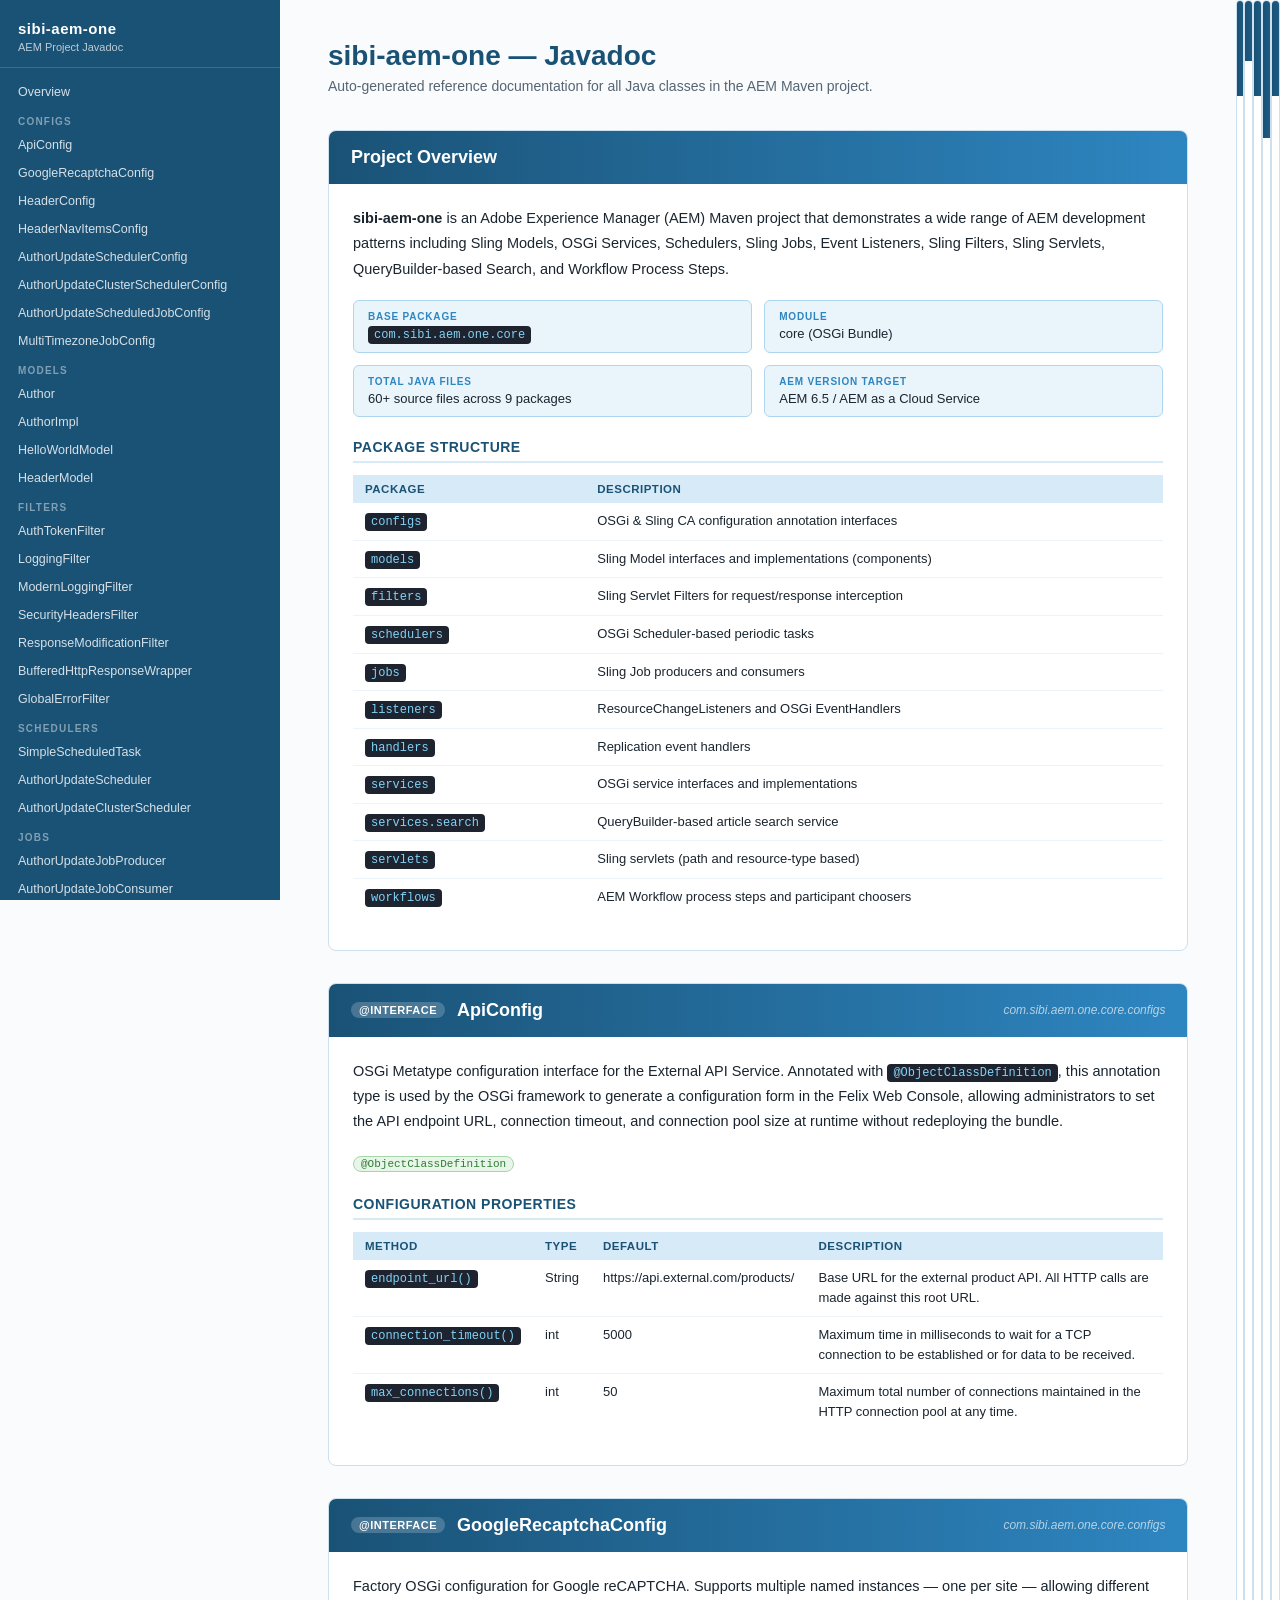
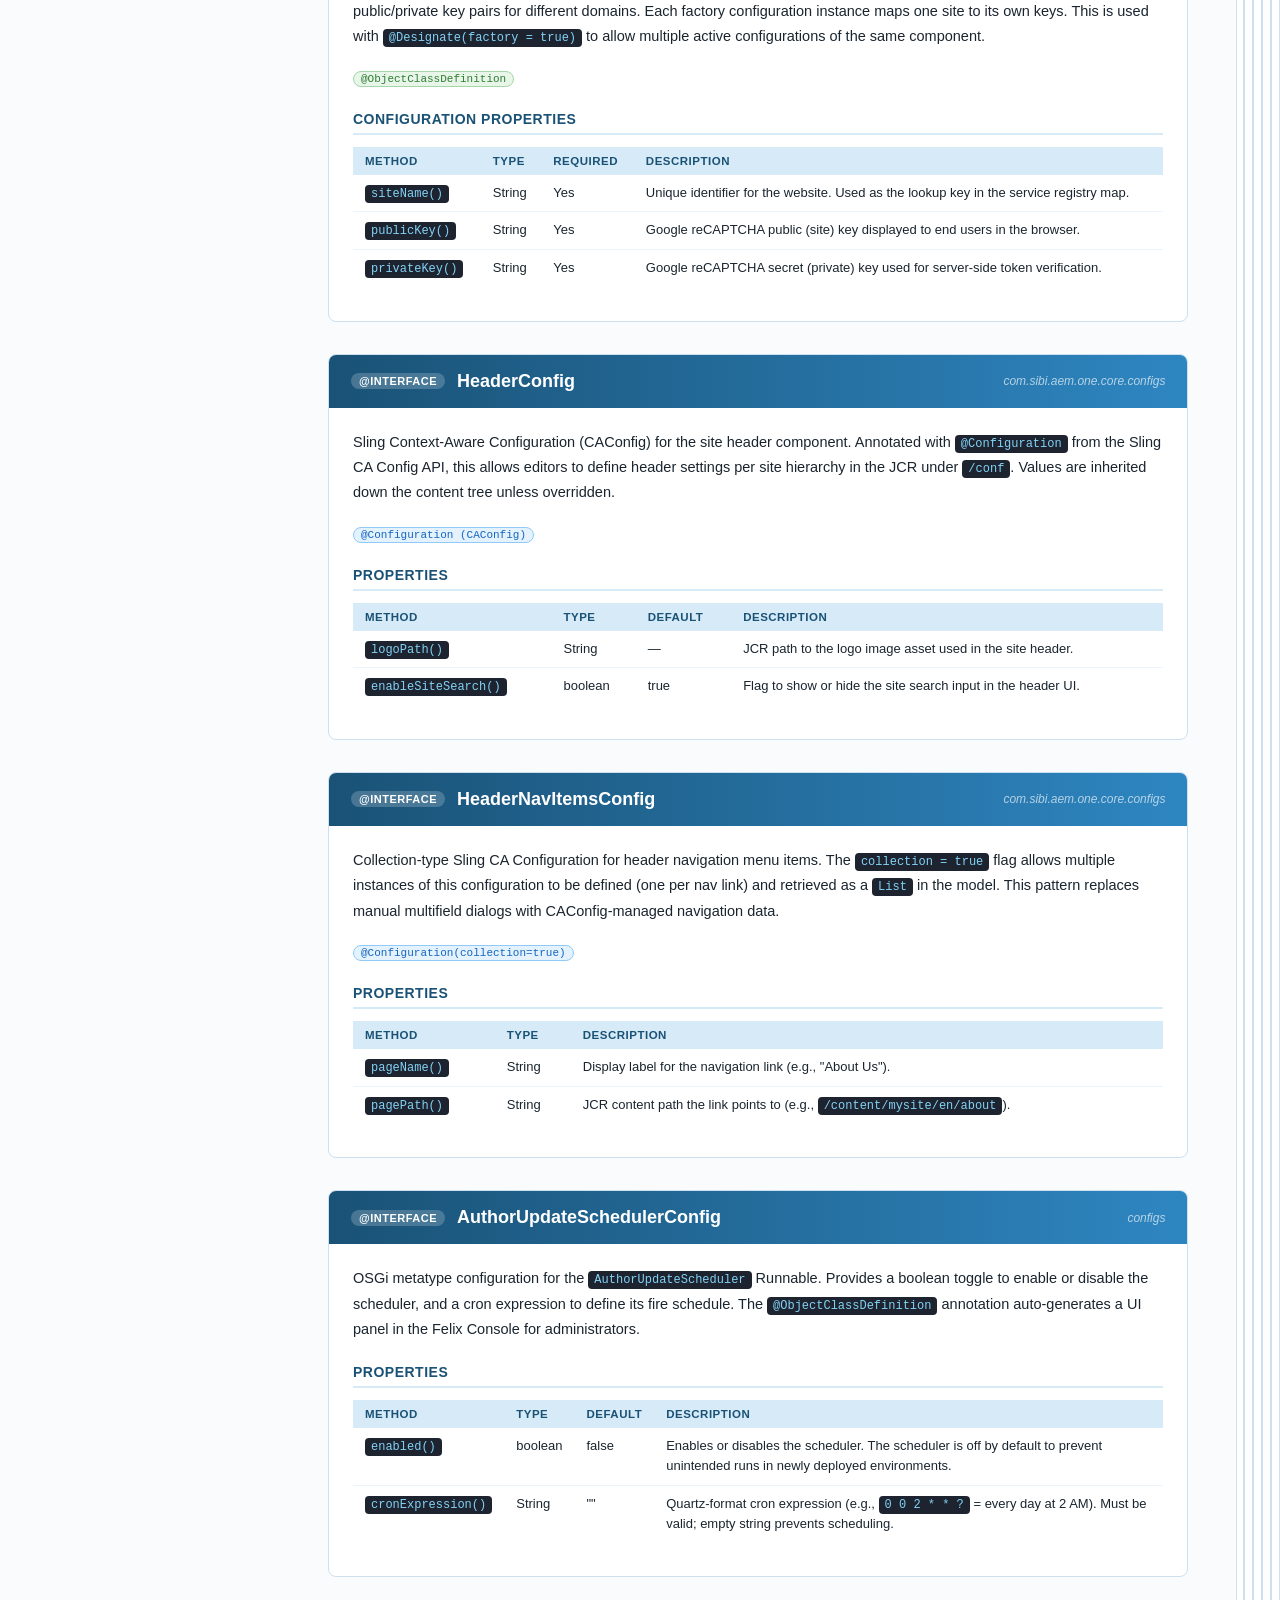
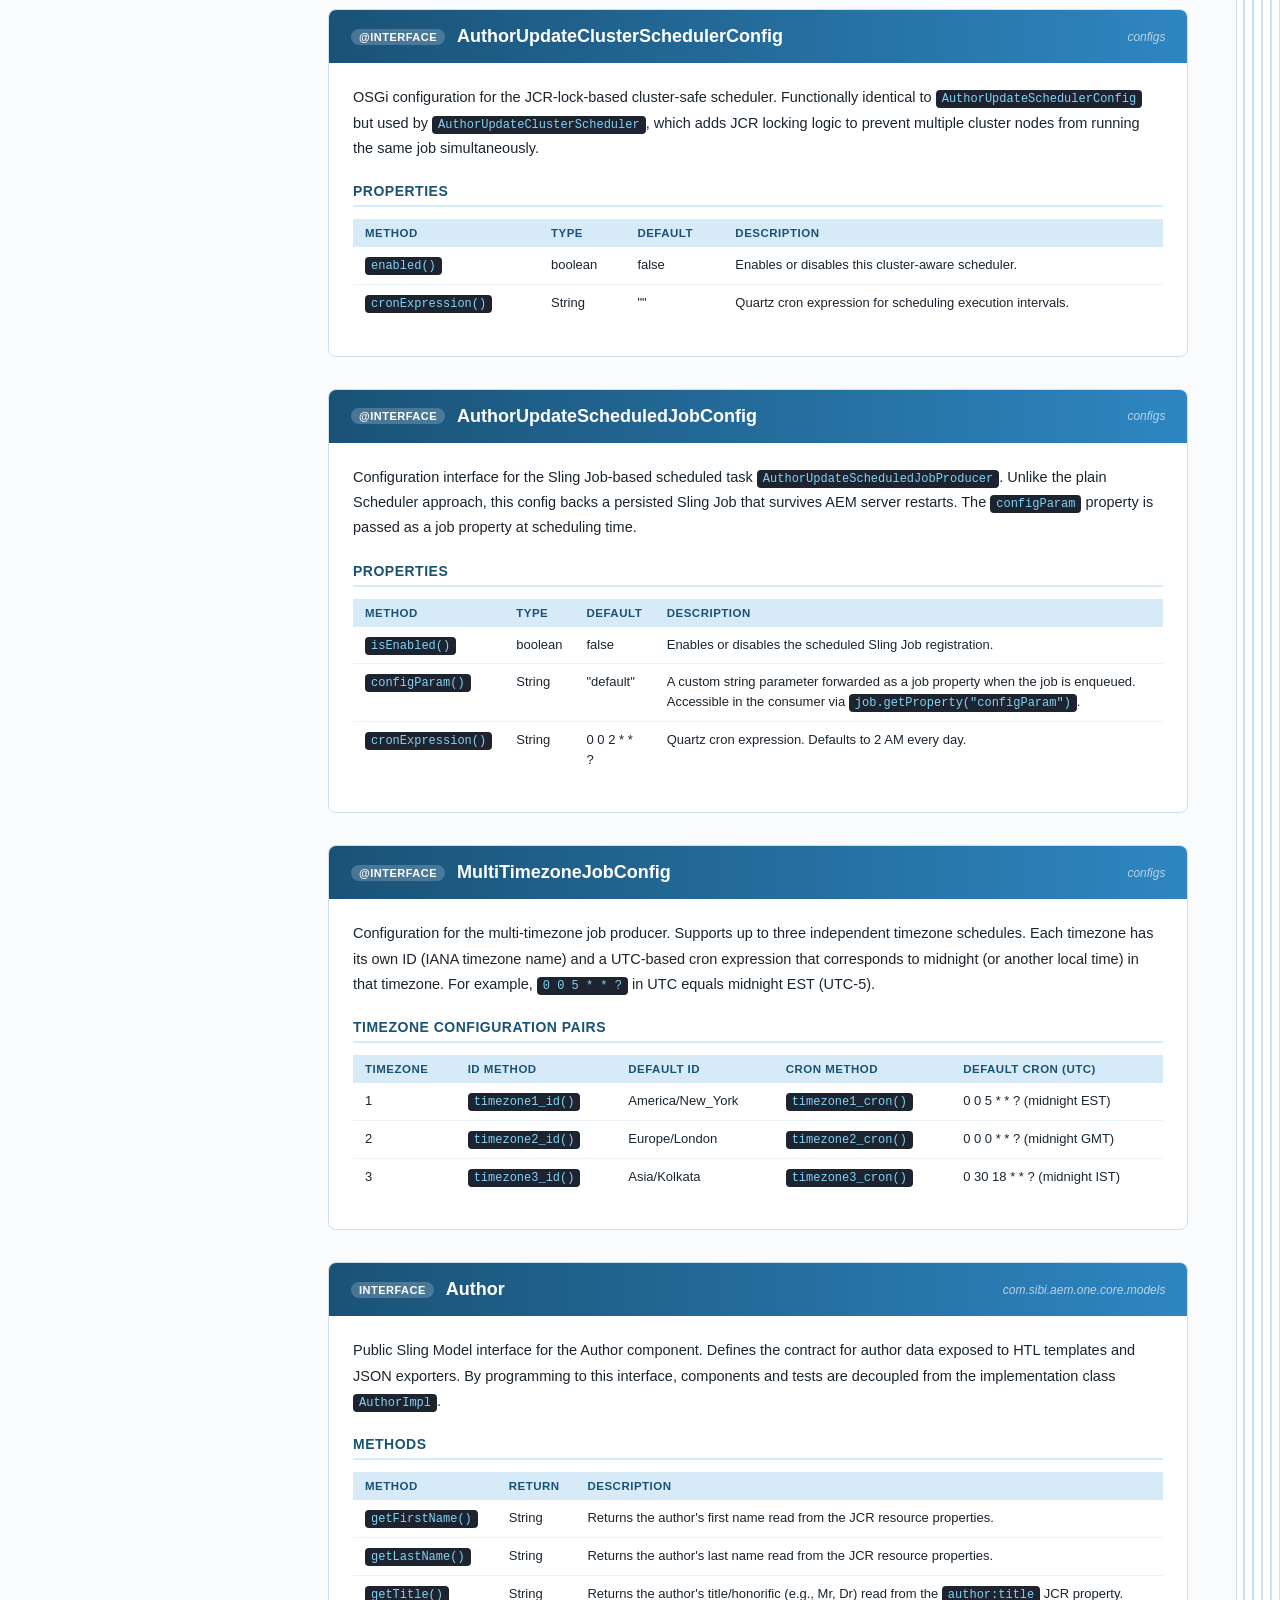
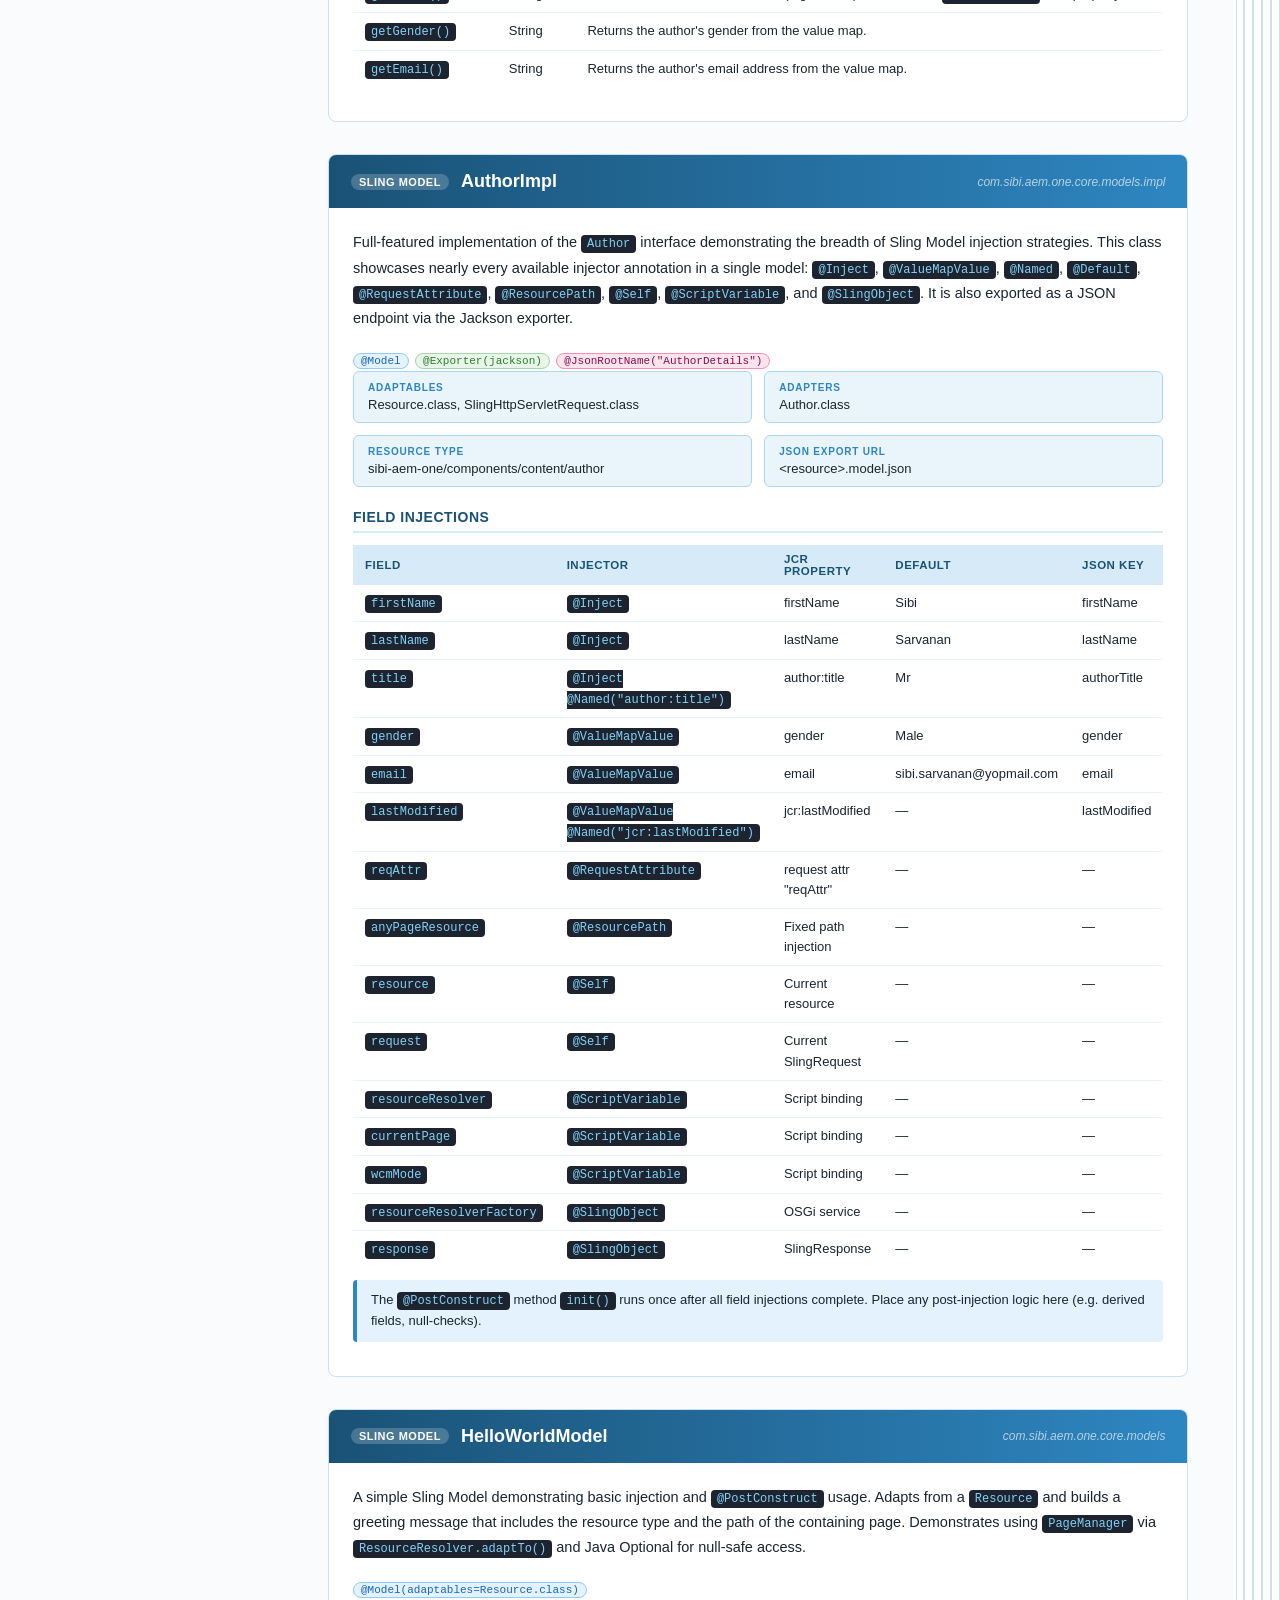
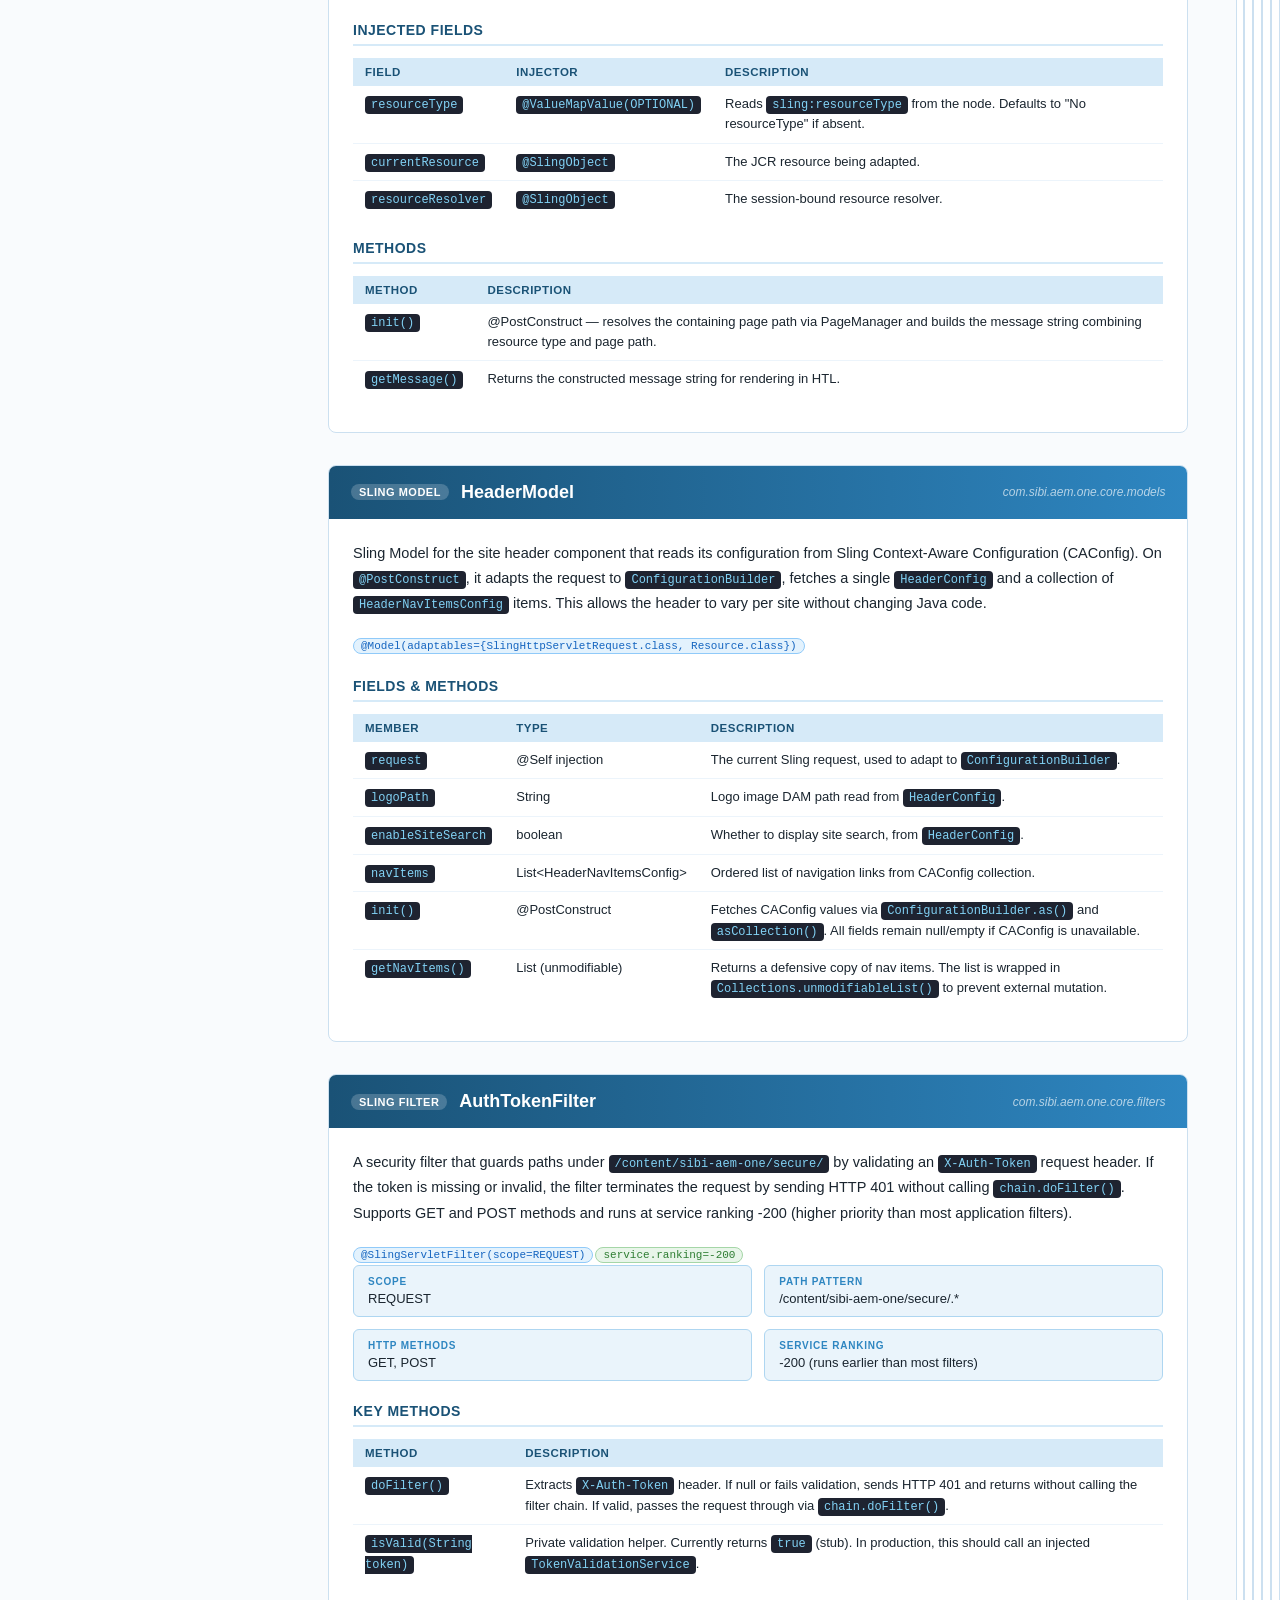
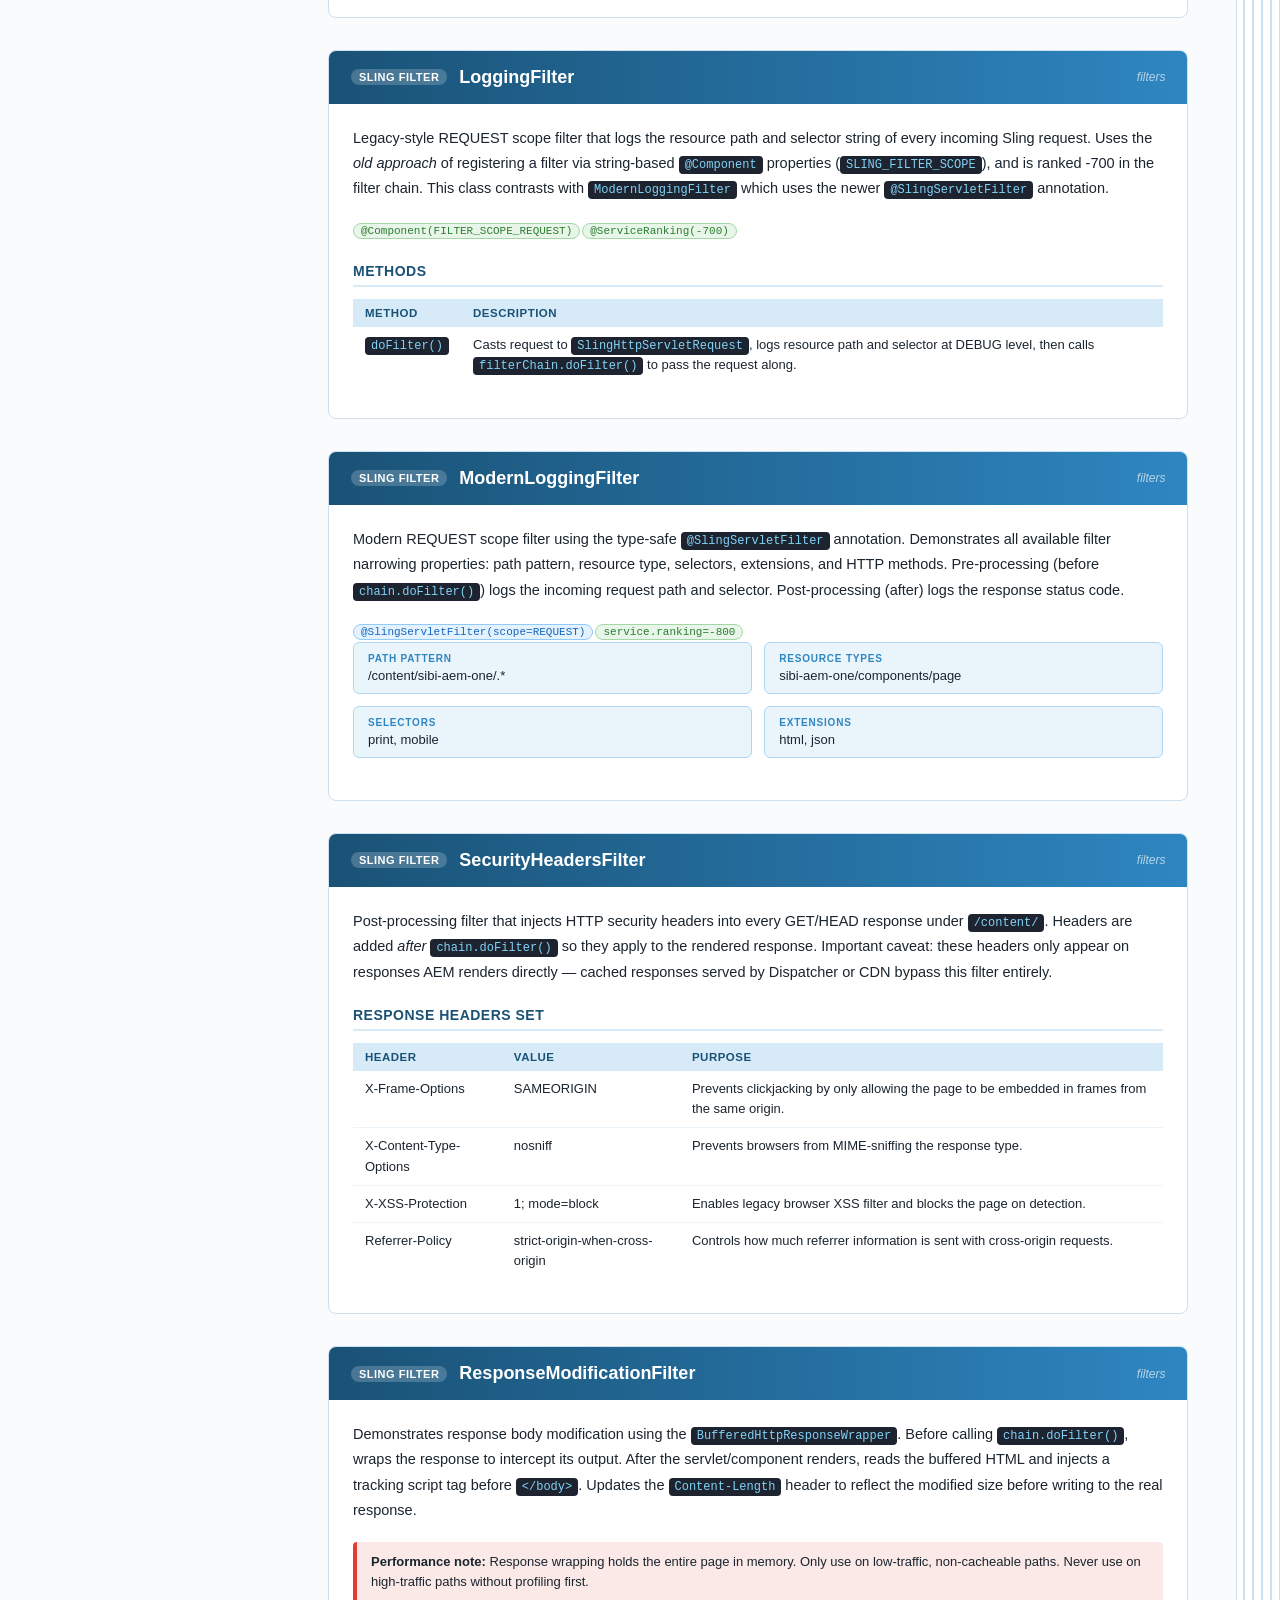
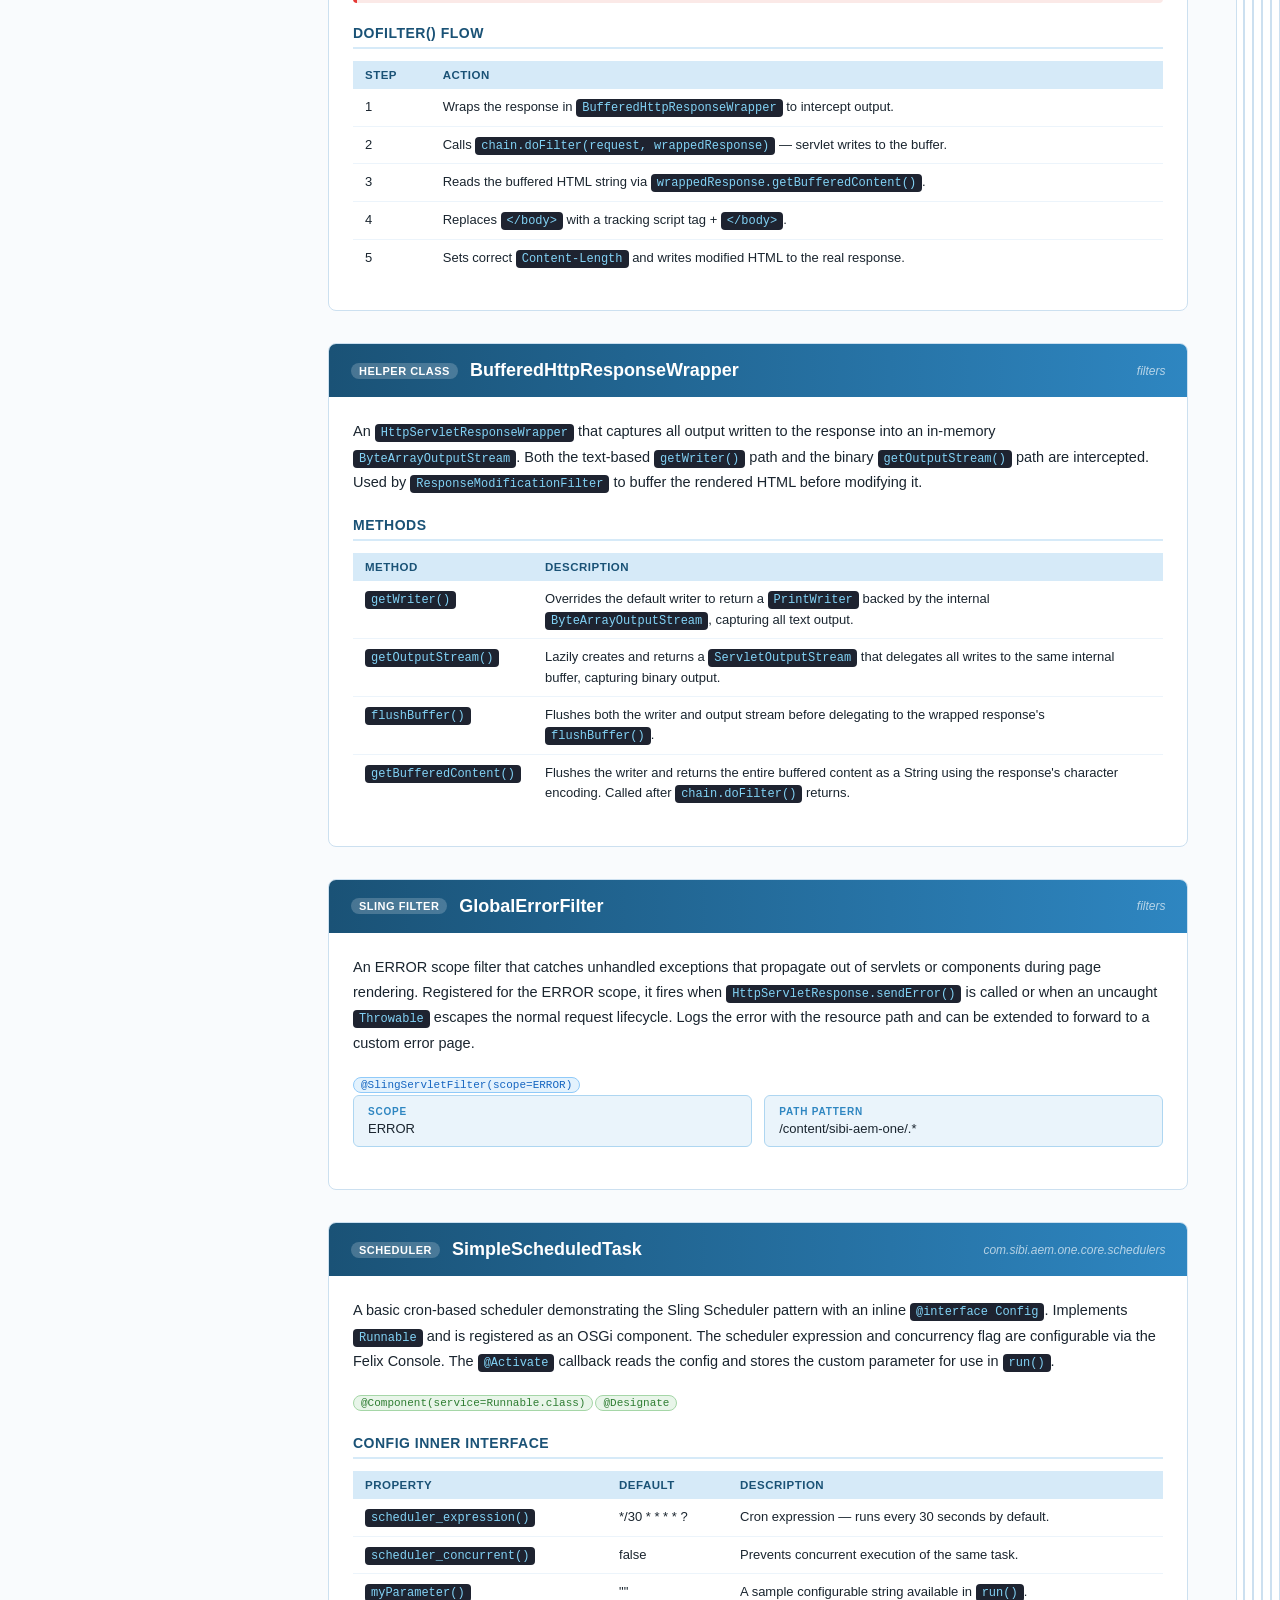
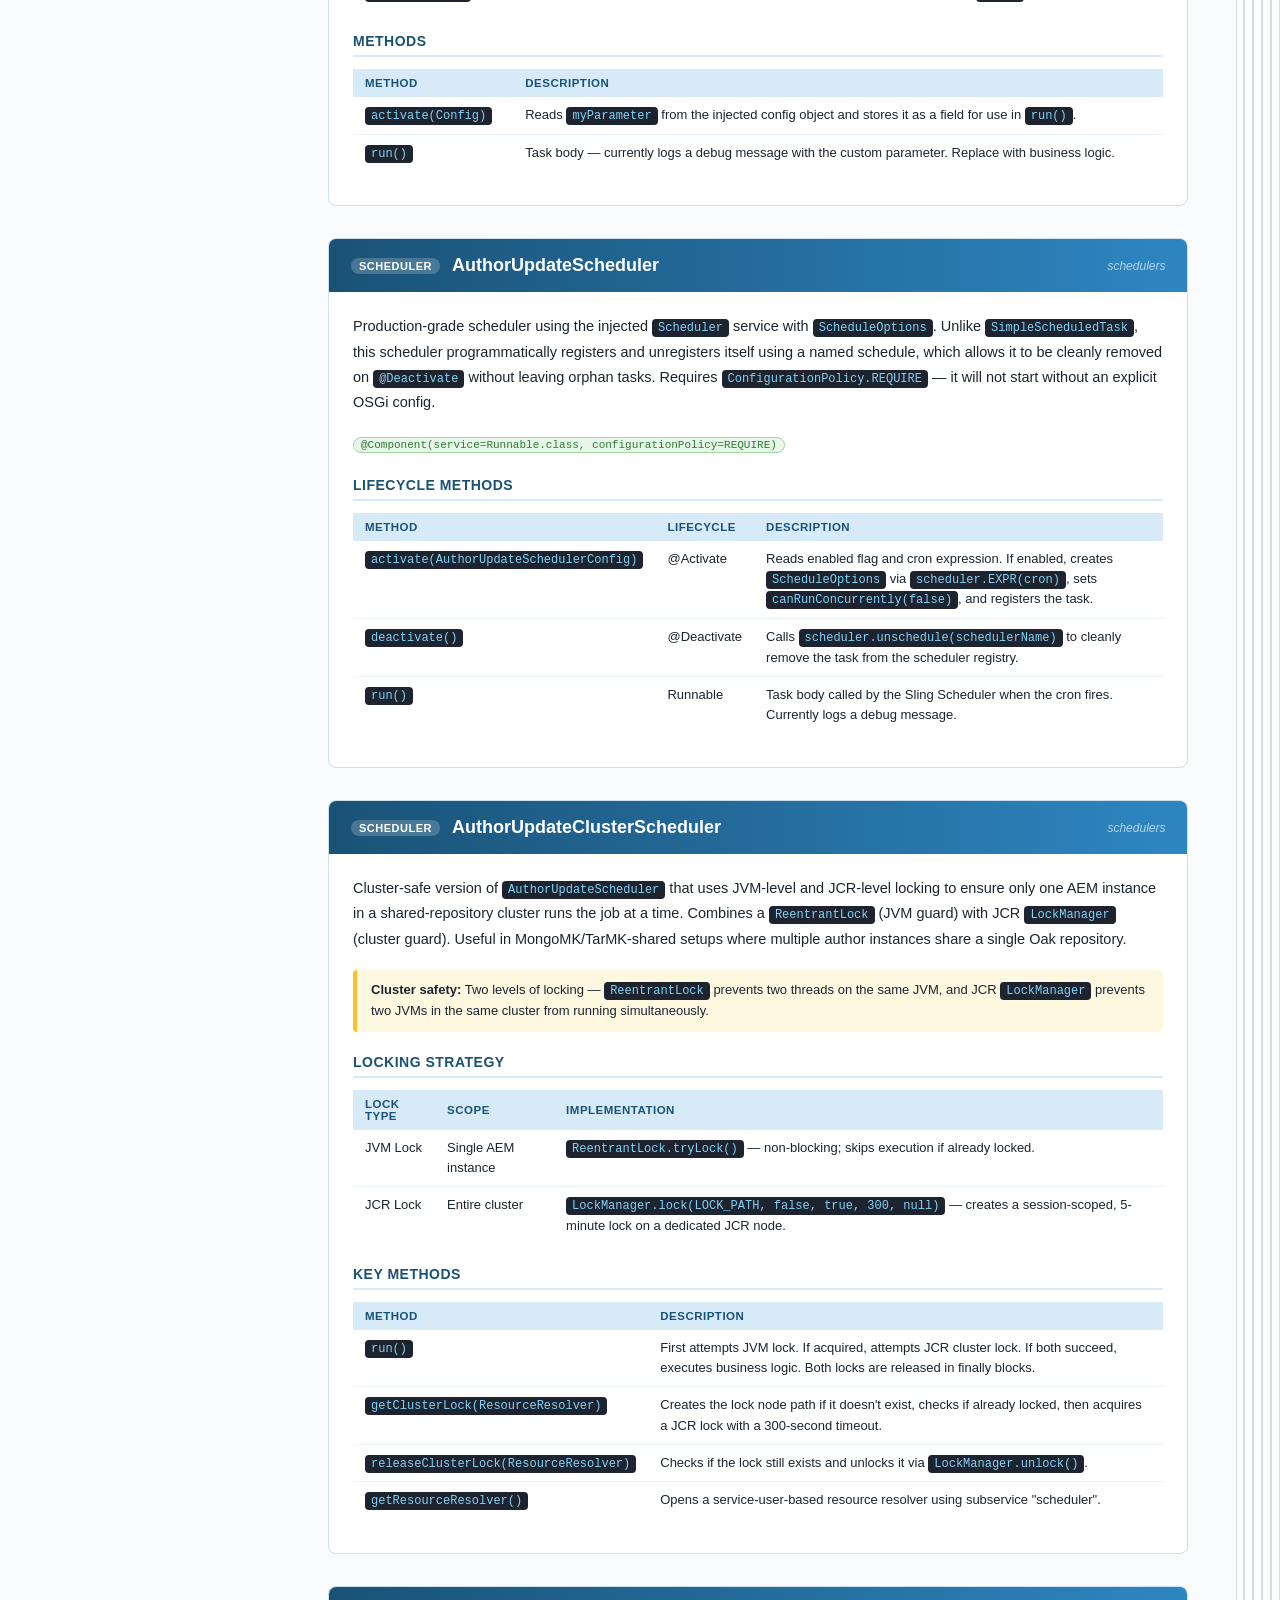
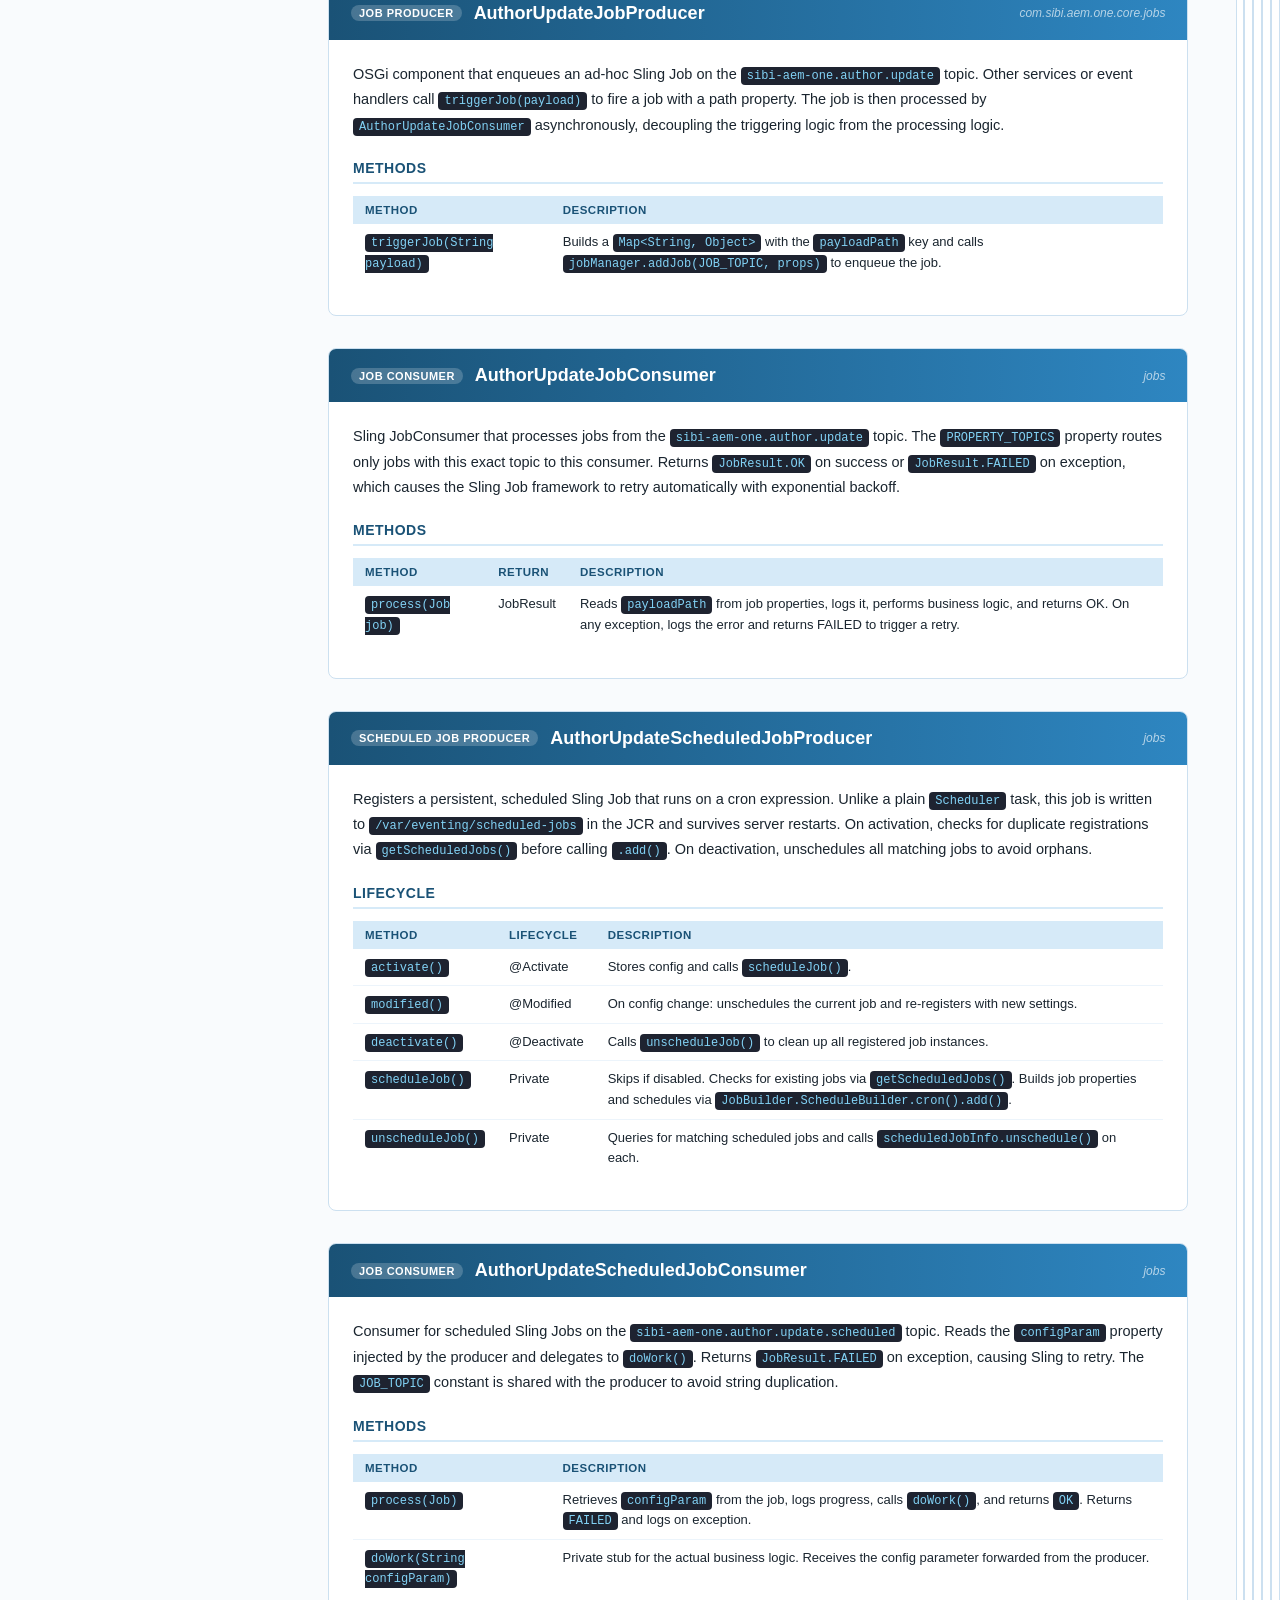
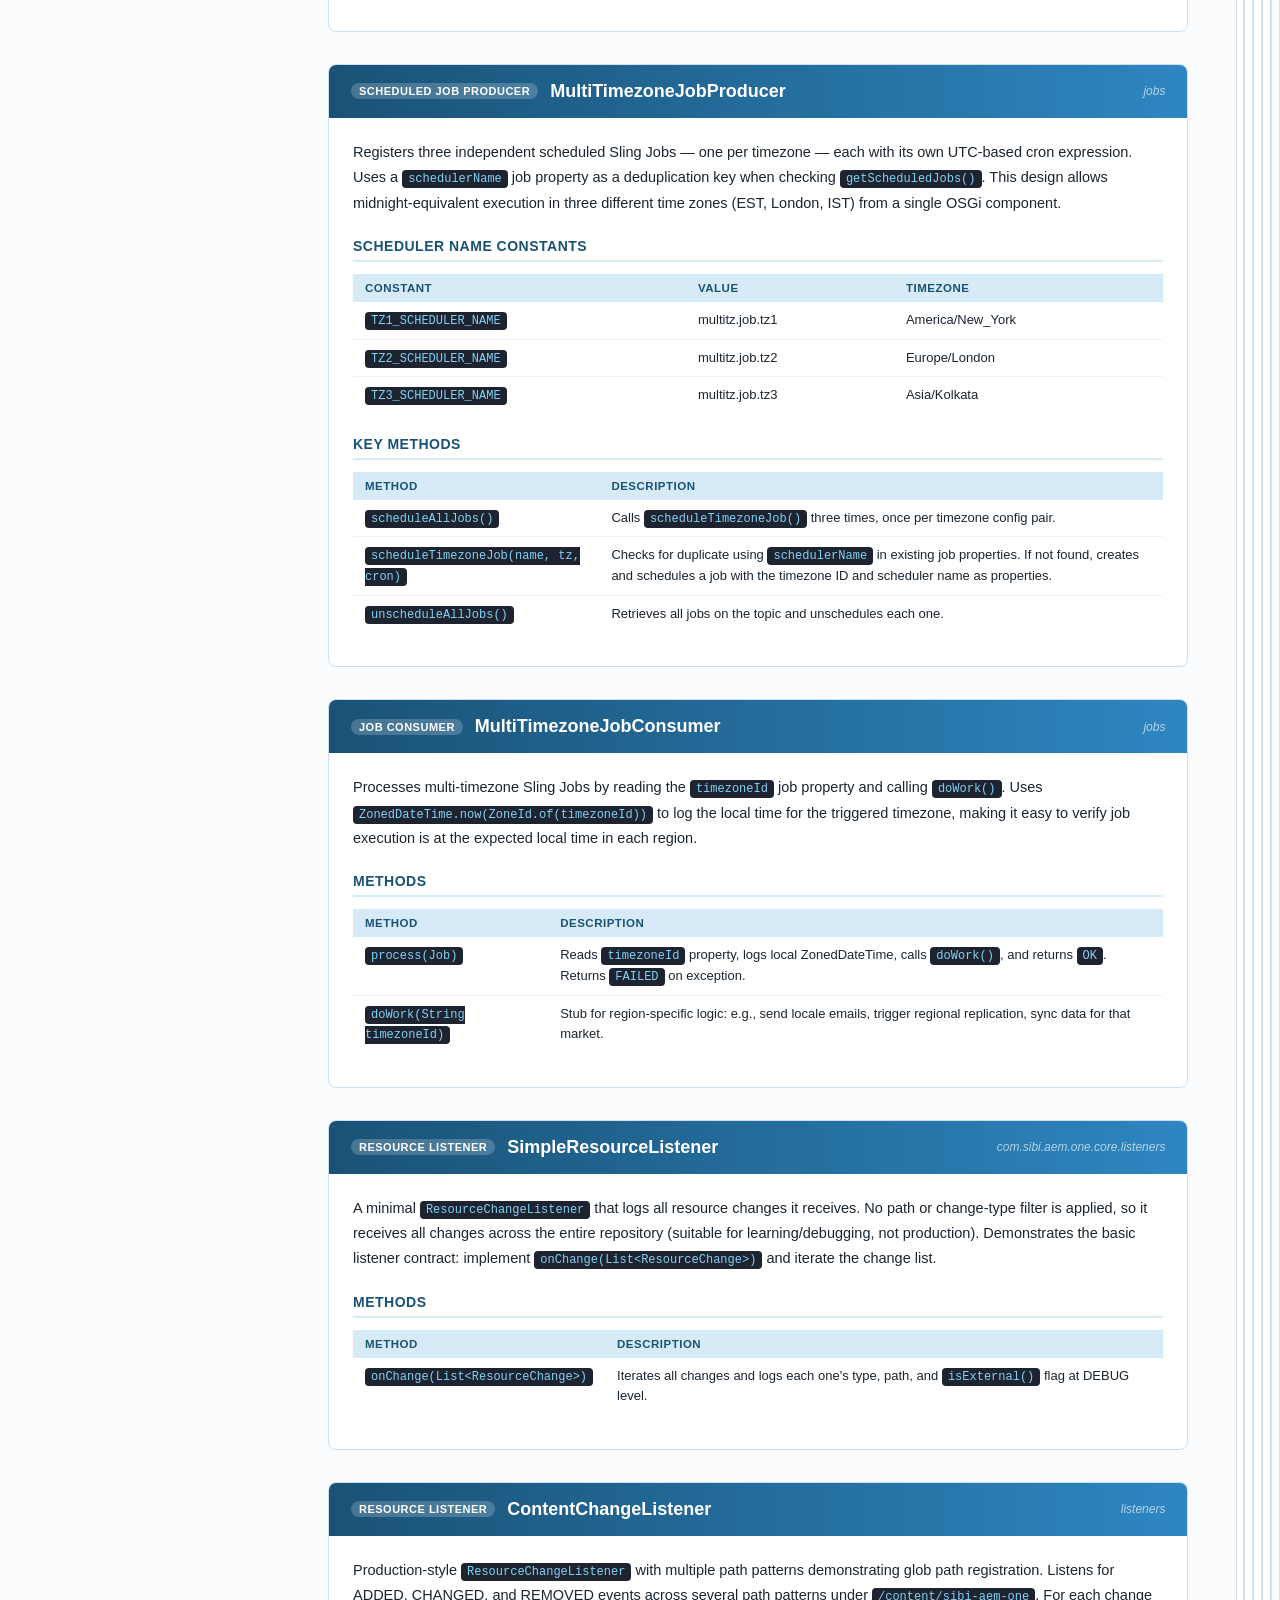
==== commit 0d89c02e: "Code refactoring and corrections in documentations" ====
--- a/javadoc.html
+++ b/javadoc.html
@@ -184,6 +184,28 @@
         <li><a href="#ContentTypeRouter">ContentTypeRouter</a></li>
         <li><a href="#LegalApprovalProcess">LegalApprovalProcess</a></li>
         <li><a href="#LocaleParticipantChooser">LocaleParticipantChooser</a></li>
+        <div class="section-header">Product Scenario (Added)</div>
+        <li><a href="#Product">Product</a></li>
+        <li><a href="#ProductVariant">ProductVariant</a></li>
+        <li><a href="#ProductSummary">ProductSummary</a></li>
+        <li><a href="#ProductVariantListSerializer">ProductVariantListSerializer</a></li>
+        <li><a href="#ProductImpl">ProductImpl</a></li>
+        <li><a href="#InventoryService">InventoryService</a></li>
+        <li><a href="#InventoryServiceImpl">InventoryServiceImpl</a></li>
+        <li><a href="#ProductActivationListener">ProductActivationListener</a></li>
+        <li><a href="#ProductPublishProcess">ProductPublishProcess</a></li>
+        <li><a href="#ApprovalNotificationProcess">ApprovalNotificationProcess</a></li>
+        <div class="section-header">Custom Widget / CF / Launch (Added)</div>
+        <li><a href="#ConditionRatingWidget">ConditionRatingWidget</a></li>
+        <li><a href="#NeighborhoodGuide">NeighborhoodGuide</a></li>
+        <li><a href="#PropertyDataLayerModel">PropertyDataLayerModel</a></li>
+        <div class="section-header">Security (Added)</div>
+        <li><a href="#CSRFHandling">CSRF Token Handling</a></li>
+        <li><a href="#PropertySearchServlet">PropertySearchServlet (XSSAPI)</a></li>
+        <div class="section-header">Performance & Caching (Added)</div>
+        <li><a href="#ThreadDumpAnalysis">Thread Dump Analysis</a></li>
+        <li><a href="#HeapDumpAnalysis">Heap Dump Analysis (Eclipse MAT)</a></li>
+        <li><a href="#CIFGraphQLCaching">CIF GraphQL Caching</a></li>
     </ul>
 </nav>
 
@@ -199,29 +221,79 @@
             <div class="class-body">
                 <p class="class-desc">
                     <strong>sibi-aem-one</strong> is an Adobe Experience Manager (AEM) Maven project that demonstrates
-                    a wide range of AEM development patterns including Sling Models, OSGi Services, Schedulers, Sling Jobs,
-                    Event Listeners, Sling Filters, Sling Servlets, QueryBuilder-based Search, and Workflow Process Steps.
+                    a wide range of AEM development patterns including Sling Models, OSGi Services, Schedulers, Sling
+                    Jobs,
+                    Event Listeners, Sling Filters, Sling Servlets, QueryBuilder-based Search, and Workflow Process
+                    Steps.
                 </p>
                 <div class="meta-grid">
-                    <div class="meta-item"><div class="label">Base Package</div><div class="value"><code>com.sibi.aem.one.core</code></div></div>
-                    <div class="meta-item"><div class="label">Module</div><div class="value">core (OSGi Bundle)</div></div>
-                    <div class="meta-item"><div class="label">Total Java Files</div><div class="value">60+ source files across 9 packages</div></div>
-                    <div class="meta-item"><div class="label">AEM Version Target</div><div class="value">AEM 6.5 / AEM as a Cloud Service</div></div>
+                    <div class="meta-item">
+                        <div class="label">Base Package</div>
+                        <div class="value"><code>com.sibi.aem.one.core</code></div>
+                    </div>
+                    <div class="meta-item">
+                        <div class="label">Module</div>
+                        <div class="value">core (OSGi Bundle)</div>
+                    </div>
+                    <div class="meta-item">
+                        <div class="label">Total Java Files</div>
+                        <div class="value">60+ source files across 9 packages</div>
+                    </div>
+                    <div class="meta-item">
+                        <div class="label">AEM Version Target</div>
+                        <div class="value">AEM 6.5 / AEM as a Cloud Service</div>
+                    </div>
                 </div>
                 <h3>Package Structure</h3>
                 <table>
-                    <tr><th>Package</th><th>Description</th></tr>
-                    <tr><td><code>configs</code></td><td>OSGi &amp; Sling CA configuration annotation interfaces</td></tr>
-                    <tr><td><code>models</code></td><td>Sling Model interfaces and implementations (components)</td></tr>
-                    <tr><td><code>filters</code></td><td>Sling Servlet Filters for request/response interception</td></tr>
-                    <tr><td><code>schedulers</code></td><td>OSGi Scheduler-based periodic tasks</td></tr>
-                    <tr><td><code>jobs</code></td><td>Sling Job producers and consumers</td></tr>
-                    <tr><td><code>listeners</code></td><td>ResourceChangeListeners and OSGi EventHandlers</td></tr>
-                    <tr><td><code>handlers</code></td><td>Replication event handlers</td></tr>
-                    <tr><td><code>services</code></td><td>OSGi service interfaces and implementations</td></tr>
-                    <tr><td><code>services.search</code></td><td>QueryBuilder-based article search service</td></tr>
-                    <tr><td><code>servlets</code></td><td>Sling servlets (path and resource-type based)</td></tr>
-                    <tr><td><code>workflows</code></td><td>AEM Workflow process steps and participant choosers</td></tr>
+                    <tr>
+                        <th>Package</th>
+                        <th>Description</th>
+                    </tr>
+                    <tr>
+                        <td><code>configs</code></td>
+                        <td>OSGi &amp; Sling CA configuration annotation interfaces</td>
+                    </tr>
+                    <tr>
+                        <td><code>models</code></td>
+                        <td>Sling Model interfaces and implementations (components)</td>
+                    </tr>
+                    <tr>
+                        <td><code>filters</code></td>
+                        <td>Sling Servlet Filters for request/response interception</td>
+                    </tr>
+                    <tr>
+                        <td><code>schedulers</code></td>
+                        <td>OSGi Scheduler-based periodic tasks</td>
+                    </tr>
+                    <tr>
+                        <td><code>jobs</code></td>
+                        <td>Sling Job producers and consumers</td>
+                    </tr>
+                    <tr>
+                        <td><code>listeners</code></td>
+                        <td>ResourceChangeListeners and OSGi EventHandlers</td>
+                    </tr>
+                    <tr>
+                        <td><code>handlers</code></td>
+                        <td>Replication event handlers</td>
+                    </tr>
+                    <tr>
+                        <td><code>services</code></td>
+                        <td>OSGi service interfaces and implementations</td>
+                    </tr>
+                    <tr>
+                        <td><code>services.search</code></td>
+                        <td>QueryBuilder-based article search service</td>
+                    </tr>
+                    <tr>
+                        <td><code>servlets</code></td>
+                        <td>Sling servlets (path and resource-type based)</td>
+                    </tr>
+                    <tr>
+                        <td><code>workflows</code></td>
+                        <td>AEM Workflow process steps and participant choosers</td>
+                    </tr>
                 </table>
             </div>
         </div>
@@ -235,14 +307,39 @@
             <span class="pkg">com.sibi.aem.one.core.configs</span>
         </div>
         <div class="class-body">
-            <p class="class-desc">OSGi Metatype configuration interface for the External API Service. Annotated with <code>@ObjectClassDefinition</code>, this annotation type is used by the OSGi framework to generate a configuration form in the Felix Web Console, allowing administrators to set the API endpoint URL, connection timeout, and connection pool size at runtime without redeploying the bundle.</p>
+            <p class="class-desc">OSGi Metatype configuration interface for the External API Service. Annotated with
+                <code>@ObjectClassDefinition</code>, this annotation type is used by the OSGi framework to generate a
+                configuration form in the Felix Web Console, allowing administrators to set the API endpoint URL,
+                connection timeout, and connection pool size at runtime without redeploying the bundle.</p>
             <span class="ann osgi">@ObjectClassDefinition</span>
             <h3>Configuration Properties</h3>
             <table>
-                <tr><th>Method</th><th>Type</th><th>Default</th><th>Description</th></tr>
-                <tr><td><code>endpoint_url()</code></td><td>String</td><td>https://api.external.com/products/</td><td>Base URL for the external product API. All HTTP calls are made against this root URL.</td></tr>
-                <tr><td><code>connection_timeout()</code></td><td>int</td><td>5000</td><td>Maximum time in milliseconds to wait for a TCP connection to be established or for data to be received.</td></tr>
-                <tr><td><code>max_connections()</code></td><td>int</td><td>50</td><td>Maximum total number of connections maintained in the HTTP connection pool at any time.</td></tr>
+                <tr>
+                    <th>Method</th>
+                    <th>Type</th>
+                    <th>Default</th>
+                    <th>Description</th>
+                </tr>
+                <tr>
+                    <td><code>endpoint_url()</code></td>
+                    <td>String</td>
+                    <td>https://api.external.com/products/</td>
+                    <td>Base URL for the external product API. All HTTP calls are made against this root URL.</td>
+                </tr>
+                <tr>
+                    <td><code>connection_timeout()</code></td>
+                    <td>int</td>
+                    <td>5000</td>
+                    <td>Maximum time in milliseconds to wait for a TCP connection to be established or for data to be
+                        received.
+                    </td>
+                </tr>
+                <tr>
+                    <td><code>max_connections()</code></td>
+                    <td>int</td>
+                    <td>50</td>
+                    <td>Maximum total number of connections maintained in the HTTP connection pool at any time.</td>
+                </tr>
             </table>
         </div>
     </section>
@@ -254,14 +351,37 @@
             <span class="pkg">com.sibi.aem.one.core.configs</span>
         </div>
         <div class="class-body">
-            <p class="class-desc">Factory OSGi configuration for Google reCAPTCHA. Supports multiple named instances — one per site — allowing different public/private key pairs for different domains. Each factory configuration instance maps one site to its own keys. This is used with <code>@Designate(factory = true)</code> to allow multiple active configurations of the same component.</p>
+            <p class="class-desc">Factory OSGi configuration for Google reCAPTCHA. Supports multiple named instances —
+                one per site — allowing different public/private key pairs for different domains. Each factory
+                configuration instance maps one site to its own keys. This is used with <code>@Designate(factory =
+                    true)</code> to allow multiple active configurations of the same component.</p>
             <span class="ann osgi">@ObjectClassDefinition</span>
             <h3>Configuration Properties</h3>
             <table>
-                <tr><th>Method</th><th>Type</th><th>Required</th><th>Description</th></tr>
-                <tr><td><code>siteName()</code></td><td>String</td><td>Yes</td><td>Unique identifier for the website. Used as the lookup key in the service registry map.</td></tr>
-                <tr><td><code>publicKey()</code></td><td>String</td><td>Yes</td><td>Google reCAPTCHA public (site) key displayed to end users in the browser.</td></tr>
-                <tr><td><code>privateKey()</code></td><td>String</td><td>Yes</td><td>Google reCAPTCHA secret (private) key used for server-side token verification.</td></tr>
+                <tr>
+                    <th>Method</th>
+                    <th>Type</th>
+                    <th>Required</th>
+                    <th>Description</th>
+                </tr>
+                <tr>
+                    <td><code>siteName()</code></td>
+                    <td>String</td>
+                    <td>Yes</td>
+                    <td>Unique identifier for the website. Used as the lookup key in the service registry map.</td>
+                </tr>
+                <tr>
+                    <td><code>publicKey()</code></td>
+                    <td>String</td>
+                    <td>Yes</td>
+                    <td>Google reCAPTCHA public (site) key displayed to end users in the browser.</td>
+                </tr>
+                <tr>
+                    <td><code>privateKey()</code></td>
+                    <td>String</td>
+                    <td>Yes</td>
+                    <td>Google reCAPTCHA secret (private) key used for server-side token verification.</td>
+                </tr>
             </table>
         </div>
     </section>
@@ -273,13 +393,31 @@
             <span class="pkg">com.sibi.aem.one.core.configs</span>
         </div>
         <div class="class-body">
-            <p class="class-desc">Sling Context-Aware Configuration (CAConfig) for the site header component. Annotated with <code>@Configuration</code> from the Sling CA Config API, this allows editors to define header settings per site hierarchy in the JCR under <code>/conf</code>. Values are inherited down the content tree unless overridden.</p>
+            <p class="class-desc">Sling Context-Aware Configuration (CAConfig) for the site header component. Annotated
+                with <code>@Configuration</code> from the Sling CA Config API, this allows editors to define header
+                settings per site hierarchy in the JCR under <code>/conf</code>. Values are inherited down the content
+                tree unless overridden.</p>
             <span class="ann sling">@Configuration (CAConfig)</span>
             <h3>Properties</h3>
             <table>
-                <tr><th>Method</th><th>Type</th><th>Default</th><th>Description</th></tr>
-                <tr><td><code>logoPath()</code></td><td>String</td><td>—</td><td>JCR path to the logo image asset used in the site header.</td></tr>
-                <tr><td><code>enableSiteSearch()</code></td><td>boolean</td><td>true</td><td>Flag to show or hide the site search input in the header UI.</td></tr>
+                <tr>
+                    <th>Method</th>
+                    <th>Type</th>
+                    <th>Default</th>
+                    <th>Description</th>
+                </tr>
+                <tr>
+                    <td><code>logoPath()</code></td>
+                    <td>String</td>
+                    <td>—</td>
+                    <td>JCR path to the logo image asset used in the site header.</td>
+                </tr>
+                <tr>
+                    <td><code>enableSiteSearch()</code></td>
+                    <td>boolean</td>
+                    <td>true</td>
+                    <td>Flag to show or hide the site search input in the header UI.</td>
+                </tr>
             </table>
         </div>
     </section>
@@ -291,821 +429,2388 @@
             <span class="pkg">com.sibi.aem.one.core.configs</span>
         </div>
         <div class="class-body">
-            <p class="class-desc">Collection-type Sling CA Configuration for header navigation menu items. The <code>collection = true</code> flag allows multiple instances of this configuration to be defined (one per nav link) and retrieved as a <code>List</code> in the model. This pattern replaces manual multifield dialogs with CAConfig-managed navigation data.</p>
+            <p class="class-desc">Collection-type Sling CA Configuration for header navigation menu items. The <code>collection
+                = true</code> flag allows multiple instances of this configuration to be defined (one per nav link) and
+                retrieved as a <code>List</code> in the model. This pattern replaces manual multifield dialogs with
+                CAConfig-managed navigation data.</p>
             <span class="ann sling">@Configuration(collection=true)</span>
             <h3>Properties</h3>
             <table>
-                <tr><th>Method</th><th>Type</th><th>Description</th></tr>
-                <tr><td><code>pageName()</code></td><td>String</td><td>Display label for the navigation link (e.g., "About Us").</td></tr>
-                <tr><td><code>pagePath()</code></td><td>String</td><td>JCR content path the link points to (e.g., <code>/content/mysite/en/about</code>).</td></tr>
+                <tr>
+                    <th>Method</th>
+                    <th>Type</th>
+                    <th>Description</th>
+                </tr>
+                <tr>
+                    <td><code>pageName()</code></td>
+                    <td>String</td>
+                    <td>Display label for the navigation link (e.g., "About Us").</td>
+                </tr>
+                <tr>
+                    <td><code>pagePath()</code></td>
+                    <td>String</td>
+                    <td>JCR content path the link points to (e.g., <code>/content/mysite/en/about</code>).</td>
+                </tr>
             </table>
         </div>
     </section>
 
     <section id="AuthorUpdateSchedulerConfig" class="class-section">
-        <div class="class-header"><span class="badge">@interface</span><h2>AuthorUpdateSchedulerConfig</h2><span class="pkg">configs</span></div>
-        <div class="class-body">
-            <p class="class-desc">OSGi metatype configuration for the <code>AuthorUpdateScheduler</code> Runnable. Provides a boolean toggle to enable or disable the scheduler, and a cron expression to define its fire schedule. The <code>@ObjectClassDefinition</code> annotation auto-generates a UI panel in the Felix Console for administrators.</p>
+        <div class="class-header"><span class="badge">@interface</span>
+            <h2>AuthorUpdateSchedulerConfig</h2><span class="pkg">configs</span></div>
+        <div class="class-body">
+            <p class="class-desc">OSGi metatype configuration for the <code>AuthorUpdateScheduler</code> Runnable.
+                Provides a boolean toggle to enable or disable the scheduler, and a cron expression to define its fire
+                schedule. The <code>@ObjectClassDefinition</code> annotation auto-generates a UI panel in the Felix
+                Console for administrators.</p>
             <h3>Properties</h3>
             <table>
-                <tr><th>Method</th><th>Type</th><th>Default</th><th>Description</th></tr>
-                <tr><td><code>enabled()</code></td><td>boolean</td><td>false</td><td>Enables or disables the scheduler. The scheduler is off by default to prevent unintended runs in newly deployed environments.</td></tr>
-                <tr><td><code>cronExpression()</code></td><td>String</td><td>""</td><td>Quartz-format cron expression (e.g., <code>0 0 2 * * ?</code> = every day at 2 AM). Must be valid; empty string prevents scheduling.</td></tr>
+                <tr>
+                    <th>Method</th>
+                    <th>Type</th>
+                    <th>Default</th>
+                    <th>Description</th>
+                </tr>
+                <tr>
+                    <td><code>enabled()</code></td>
+                    <td>boolean</td>
+                    <td>false</td>
+                    <td>Enables or disables the scheduler. The scheduler is off by default to prevent unintended runs in
+                        newly deployed environments.
+                    </td>
+                </tr>
+                <tr>
+                    <td><code>cronExpression()</code></td>
+                    <td>String</td>
+                    <td>""</td>
+                    <td>Quartz-format cron expression (e.g., <code>0 0 2 * * ?</code> = every day at 2 AM). Must be
+                        valid; empty string prevents scheduling.
+                    </td>
+                </tr>
             </table>
         </div>
     </section>
 
     <section id="AuthorUpdateClusterSchedulerConfig" class="class-section">
-        <div class="class-header"><span class="badge">@interface</span><h2>AuthorUpdateClusterSchedulerConfig</h2><span class="pkg">configs</span></div>
-        <div class="class-body">
-            <p class="class-desc">OSGi configuration for the JCR-lock-based cluster-safe scheduler. Functionally identical to <code>AuthorUpdateSchedulerConfig</code> but used by <code>AuthorUpdateClusterScheduler</code>, which adds JCR locking logic to prevent multiple cluster nodes from running the same job simultaneously.</p>
+        <div class="class-header"><span class="badge">@interface</span>
+            <h2>AuthorUpdateClusterSchedulerConfig</h2><span class="pkg">configs</span></div>
+        <div class="class-body">
+            <p class="class-desc">OSGi configuration for the JCR-lock-based cluster-safe scheduler. Functionally
+                identical to <code>AuthorUpdateSchedulerConfig</code> but used by
+                <code>AuthorUpdateClusterScheduler</code>, which adds JCR locking logic to prevent multiple cluster
+                nodes from running the same job simultaneously.</p>
             <h3>Properties</h3>
             <table>
-                <tr><th>Method</th><th>Type</th><th>Default</th><th>Description</th></tr>
-                <tr><td><code>enabled()</code></td><td>boolean</td><td>false</td><td>Enables or disables this cluster-aware scheduler.</td></tr>
-                <tr><td><code>cronExpression()</code></td><td>String</td><td>""</td><td>Quartz cron expression for scheduling execution intervals.</td></tr>
+                <tr>
+                    <th>Method</th>
+                    <th>Type</th>
+                    <th>Default</th>
+                    <th>Description</th>
+                </tr>
+                <tr>
+                    <td><code>enabled()</code></td>
+                    <td>boolean</td>
+                    <td>false</td>
+                    <td>Enables or disables this cluster-aware scheduler.</td>
+                </tr>
+                <tr>
+                    <td><code>cronExpression()</code></td>
+                    <td>String</td>
+                    <td>""</td>
+                    <td>Quartz cron expression for scheduling execution intervals.</td>
+                </tr>
             </table>
         </div>
     </section>
 
     <section id="AuthorUpdateScheduledJobConfig" class="class-section">
-        <div class="class-header"><span class="badge">@interface</span><h2>AuthorUpdateScheduledJobConfig</h2><span class="pkg">configs</span></div>
-        <div class="class-body">
-            <p class="class-desc">Configuration interface for the Sling Job-based scheduled task <code>AuthorUpdateScheduledJobProducer</code>. Unlike the plain Scheduler approach, this config backs a persisted Sling Job that survives AEM server restarts. The <code>configParam</code> property is passed as a job property at scheduling time.</p>
+        <div class="class-header"><span class="badge">@interface</span>
+            <h2>AuthorUpdateScheduledJobConfig</h2><span class="pkg">configs</span></div>
+        <div class="class-body">
+            <p class="class-desc">Configuration interface for the Sling Job-based scheduled task <code>AuthorUpdateScheduledJobProducer</code>.
+                Unlike the plain Scheduler approach, this config backs a persisted Sling Job that survives AEM server
+                restarts. The <code>configParam</code> property is passed as a job property at scheduling time.</p>
             <h3>Properties</h3>
             <table>
-                <tr><th>Method</th><th>Type</th><th>Default</th><th>Description</th></tr>
-                <tr><td><code>isEnabled()</code></td><td>boolean</td><td>false</td><td>Enables or disables the scheduled Sling Job registration.</td></tr>
-                <tr><td><code>configParam()</code></td><td>String</td><td>"default"</td><td>A custom string parameter forwarded as a job property when the job is enqueued. Accessible in the consumer via <code>job.getProperty("configParam")</code>.</td></tr>
-                <tr><td><code>cronExpression()</code></td><td>String</td><td>0 0 2 * * ?</td><td>Quartz cron expression. Defaults to 2 AM every day.</td></tr>
+                <tr>
+                    <th>Method</th>
+                    <th>Type</th>
+                    <th>Default</th>
+                    <th>Description</th>
+                </tr>
+                <tr>
+                    <td><code>isEnabled()</code></td>
+                    <td>boolean</td>
+                    <td>false</td>
+                    <td>Enables or disables the scheduled Sling Job registration.</td>
+                </tr>
+                <tr>
+                    <td><code>configParam()</code></td>
+                    <td>String</td>
+                    <td>"default"</td>
+                    <td>A custom string parameter forwarded as a job property when the job is enqueued. Accessible in
+                        the consumer via <code>job.getProperty("configParam")</code>.
+                    </td>
+                </tr>
+                <tr>
+                    <td><code>cronExpression()</code></td>
+                    <td>String</td>
+                    <td>0 0 2 * * ?</td>
+                    <td>Quartz cron expression. Defaults to 2 AM every day.</td>
+                </tr>
             </table>
         </div>
     </section>
 
     <section id="MultiTimezoneJobConfig" class="class-section">
-        <div class="class-header"><span class="badge">@interface</span><h2>MultiTimezoneJobConfig</h2><span class="pkg">configs</span></div>
-        <div class="class-body">
-            <p class="class-desc">Configuration for the multi-timezone job producer. Supports up to three independent timezone schedules. Each timezone has its own ID (IANA timezone name) and a UTC-based cron expression that corresponds to midnight (or another local time) in that timezone. For example, <code>0 0 5 * * ?</code> in UTC equals midnight EST (UTC-5).</p>
+        <div class="class-header"><span class="badge">@interface</span>
+            <h2>MultiTimezoneJobConfig</h2><span class="pkg">configs</span></div>
+        <div class="class-body">
+            <p class="class-desc">Configuration for the multi-timezone job producer. Supports up to three independent
+                timezone schedules. Each timezone has its own ID (IANA timezone name) and a UTC-based cron expression
+                that corresponds to midnight (or another local time) in that timezone. For example, <code>0 0 5 * *
+                    ?</code> in UTC equals midnight EST (UTC-5).</p>
             <h3>Timezone Configuration Pairs</h3>
             <table>
-                <tr><th>Timezone</th><th>ID Method</th><th>Default ID</th><th>Cron Method</th><th>Default Cron (UTC)</th></tr>
-                <tr><td>1</td><td><code>timezone1_id()</code></td><td>America/New_York</td><td><code>timezone1_cron()</code></td><td>0 0 5 * * ? (midnight EST)</td></tr>
-                <tr><td>2</td><td><code>timezone2_id()</code></td><td>Europe/London</td><td><code>timezone2_cron()</code></td><td>0 0 0 * * ? (midnight GMT)</td></tr>
-                <tr><td>3</td><td><code>timezone3_id()</code></td><td>Asia/Kolkata</td><td><code>timezone3_cron()</code></td><td>0 30 18 * * ? (midnight IST)</td></tr>
+                <tr>
+                    <th>Timezone</th>
+                    <th>ID Method</th>
+                    <th>Default ID</th>
+                    <th>Cron Method</th>
+                    <th>Default Cron (UTC)</th>
+                </tr>
+                <tr>
+                    <td>1</td>
+                    <td><code>timezone1_id()</code></td>
+                    <td>America/New_York</td>
+                    <td><code>timezone1_cron()</code></td>
+                    <td>0 0 5 * * ? (midnight EST)</td>
+                </tr>
+                <tr>
+                    <td>2</td>
+                    <td><code>timezone2_id()</code></td>
+                    <td>Europe/London</td>
+                    <td><code>timezone2_cron()</code></td>
+                    <td>0 0 0 * * ? (midnight GMT)</td>
+                </tr>
+                <tr>
+                    <td>3</td>
+                    <td><code>timezone3_id()</code></td>
+                    <td>Asia/Kolkata</td>
+                    <td><code>timezone3_cron()</code></td>
+                    <td>0 30 18 * * ? (midnight IST)</td>
+                </tr>
             </table>
         </div>
     </section>
 
     <!-- ===== MODELS ===== -->
     <section id="Author" class="class-section">
-        <div class="class-header"><span class="badge">Interface</span><h2>Author</h2><span class="pkg">com.sibi.aem.one.core.models</span></div>
-        <div class="class-body">
-            <p class="class-desc">Public Sling Model interface for the Author component. Defines the contract for author data exposed to HTL templates and JSON exporters. By programming to this interface, components and tests are decoupled from the implementation class <code>AuthorImpl</code>.</p>
+        <div class="class-header"><span class="badge">Interface</span>
+            <h2>Author</h2><span class="pkg">com.sibi.aem.one.core.models</span></div>
+        <div class="class-body">
+            <p class="class-desc">Public Sling Model interface for the Author component. Defines the contract for author
+                data exposed to HTL templates and JSON exporters. By programming to this interface, components and tests
+                are decoupled from the implementation class <code>AuthorImpl</code>.</p>
             <h3>Methods</h3>
             <table>
-                <tr><th>Method</th><th>Return</th><th>Description</th></tr>
-                <tr><td><code>getFirstName()</code></td><td>String</td><td>Returns the author's first name read from the JCR resource properties.</td></tr>
-                <tr><td><code>getLastName()</code></td><td>String</td><td>Returns the author's last name read from the JCR resource properties.</td></tr>
-                <tr><td><code>getTitle()</code></td><td>String</td><td>Returns the author's title/honorific (e.g., Mr, Dr) read from the <code>author:title</code> JCR property.</td></tr>
-                <tr><td><code>getGender()</code></td><td>String</td><td>Returns the author's gender from the value map.</td></tr>
-                <tr><td><code>getEmail()</code></td><td>String</td><td>Returns the author's email address from the value map.</td></tr>
+                <tr>
+                    <th>Method</th>
+                    <th>Return</th>
+                    <th>Description</th>
+                </tr>
+                <tr>
+                    <td><code>getFirstName()</code></td>
+                    <td>String</td>
+                    <td>Returns the author's first name read from the JCR resource properties.</td>
+                </tr>
+                <tr>
+                    <td><code>getLastName()</code></td>
+                    <td>String</td>
+                    <td>Returns the author's last name read from the JCR resource properties.</td>
+                </tr>
+                <tr>
+                    <td><code>getTitle()</code></td>
+                    <td>String</td>
+                    <td>Returns the author's title/honorific (e.g., Mr, Dr) read from the <code>author:title</code> JCR
+                        property.
+                    </td>
+                </tr>
+                <tr>
+                    <td><code>getGender()</code></td>
+                    <td>String</td>
+                    <td>Returns the author's gender from the value map.</td>
+                </tr>
+                <tr>
+                    <td><code>getEmail()</code></td>
+                    <td>String</td>
+                    <td>Returns the author's email address from the value map.</td>
+                </tr>
             </table>
         </div>
     </section>
 
     <section id="AuthorImpl" class="class-section">
-        <div class="class-header"><span class="badge">Sling Model</span><h2>AuthorImpl</h2><span class="pkg">com.sibi.aem.one.core.models.impl</span></div>
-        <div class="class-body">
-            <p class="class-desc">Full-featured implementation of the <code>Author</code> interface demonstrating the breadth of Sling Model injection strategies. This class showcases nearly every available injector annotation in a single model: <code>@Inject</code>, <code>@ValueMapValue</code>, <code>@Named</code>, <code>@Default</code>, <code>@RequestAttribute</code>, <code>@ResourcePath</code>, <code>@Self</code>, <code>@ScriptVariable</code>, and <code>@SlingObject</code>. It is also exported as a JSON endpoint via the Jackson exporter.</p>
+        <div class="class-header"><span class="badge">Sling Model</span>
+            <h2>AuthorImpl</h2><span class="pkg">com.sibi.aem.one.core.models.impl</span></div>
+        <div class="class-body">
+            <p class="class-desc">Full-featured implementation of the <code>Author</code> interface demonstrating the
+                breadth of Sling Model injection strategies. This class showcases nearly every available injector
+                annotation in a single model: <code>@Inject</code>, <code>@ValueMapValue</code>, <code>@Named</code>,
+                <code>@Default</code>, <code>@RequestAttribute</code>, <code>@ResourcePath</code>, <code>@Self</code>,
+                <code>@ScriptVariable</code>, and <code>@SlingObject</code>. It is also exported as a JSON endpoint via
+                the Jackson exporter.</p>
             <div>
                 <span class="ann sling">@Model</span>
                 <span class="ann osgi">@Exporter(jackson)</span>
                 <span class="ann jackson">@JsonRootName("AuthorDetails")</span>
             </div>
             <div class="meta-grid">
-                <div class="meta-item"><div class="label">Adaptables</div><div class="value">Resource.class, SlingHttpServletRequest.class</div></div>
-                <div class="meta-item"><div class="label">Adapters</div><div class="value">Author.class</div></div>
-                <div class="meta-item"><div class="label">Resource Type</div><div class="value">sibi-aem-one/components/content/author</div></div>
-                <div class="meta-item"><div class="label">JSON Export URL</div><div class="value">&lt;resource&gt;.model.json</div></div>
+                <div class="meta-item">
+                    <div class="label">Adaptables</div>
+                    <div class="value">Resource.class, SlingHttpServletRequest.class</div>
+                </div>
+                <div class="meta-item">
+                    <div class="label">Adapters</div>
+                    <div class="value">Author.class</div>
+                </div>
+                <div class="meta-item">
+                    <div class="label">Resource Type</div>
+                    <div class="value">sibi-aem-one/components/content/author</div>
+                </div>
+                <div class="meta-item">
+                    <div class="label">JSON Export URL</div>
+                    <div class="value">&lt;resource&gt;.model.json</div>
+                </div>
             </div>
             <h3>Field Injections</h3>
             <table>
-                <tr><th>Field</th><th>Injector</th><th>JCR Property</th><th>Default</th><th>JSON Key</th></tr>
-                <tr><td><code>firstName</code></td><td><code>@Inject</code></td><td>firstName</td><td>Sibi</td><td>firstName</td></tr>
-                <tr><td><code>lastName</code></td><td><code>@Inject</code></td><td>lastName</td><td>Sarvanan</td><td>lastName</td></tr>
-                <tr><td><code>title</code></td><td><code>@Inject @Named("author:title")</code></td><td>author:title</td><td>Mr</td><td>authorTitle</td></tr>
-                <tr><td><code>gender</code></td><td><code>@ValueMapValue</code></td><td>gender</td><td>Male</td><td>gender</td></tr>
-                <tr><td><code>email</code></td><td><code>@ValueMapValue</code></td><td>email</td><td>sibi.sarvanan@yopmail.com</td><td>email</td></tr>
-                <tr><td><code>lastModified</code></td><td><code>@ValueMapValue @Named("jcr:lastModified")</code></td><td>jcr:lastModified</td><td>—</td><td>lastModified</td></tr>
-                <tr><td><code>reqAttr</code></td><td><code>@RequestAttribute</code></td><td>request attr "reqAttr"</td><td>—</td><td>—</td></tr>
-                <tr><td><code>anyPageResource</code></td><td><code>@ResourcePath</code></td><td>Fixed path injection</td><td>—</td><td>—</td></tr>
-                <tr><td><code>resource</code></td><td><code>@Self</code></td><td>Current resource</td><td>—</td><td>—</td></tr>
-                <tr><td><code>request</code></td><td><code>@Self</code></td><td>Current SlingRequest</td><td>—</td><td>—</td></tr>
-                <tr><td><code>resourceResolver</code></td><td><code>@ScriptVariable</code></td><td>Script binding</td><td>—</td><td>—</td></tr>
-                <tr><td><code>currentPage</code></td><td><code>@ScriptVariable</code></td><td>Script binding</td><td>—</td><td>—</td></tr>
-                <tr><td><code>wcmMode</code></td><td><code>@ScriptVariable</code></td><td>Script binding</td><td>—</td><td>—</td></tr>
-                <tr><td><code>resourceResolverFactory</code></td><td><code>@SlingObject</code></td><td>OSGi service</td><td>—</td><td>—</td></tr>
-                <tr><td><code>response</code></td><td><code>@SlingObject</code></td><td>SlingResponse</td><td>—</td><td>—</td></tr>
-            </table>
-            <div class="note info">The <code>@PostConstruct</code> method <code>init()</code> runs once after all field injections complete. Place any post-injection logic here (e.g. derived fields, null-checks).</div>
+                <tr>
+                    <th>Field</th>
+                    <th>Injector</th>
+                    <th>JCR Property</th>
+                    <th>Default</th>
+                    <th>JSON Key</th>
+                </tr>
+                <tr>
+                    <td><code>firstName</code></td>
+                    <td><code>@Inject</code></td>
+                    <td>firstName</td>
+                    <td>Sibi</td>
+                    <td>firstName</td>
+                </tr>
+                <tr>
+                    <td><code>lastName</code></td>
+                    <td><code>@Inject</code></td>
+                    <td>lastName</td>
+                    <td>Sarvanan</td>
+                    <td>lastName</td>
+                </tr>
+                <tr>
+                    <td><code>title</code></td>
+                    <td><code>@Inject @Named("author:title")</code></td>
+                    <td>author:title</td>
+                    <td>Mr</td>
+                    <td>authorTitle</td>
+                </tr>
+                <tr>
+                    <td><code>gender</code></td>
+                    <td><code>@ValueMapValue</code></td>
+                    <td>gender</td>
+                    <td>Male</td>
+                    <td>gender</td>
+                </tr>
+                <tr>
+                    <td><code>email</code></td>
+                    <td><code>@ValueMapValue</code></td>
+                    <td>email</td>
+                    <td>sibi.sarvanan@yopmail.com</td>
+                    <td>email</td>
+                </tr>
+                <tr>
+                    <td><code>lastModified</code></td>
+                    <td><code>@ValueMapValue @Named("jcr:lastModified")</code></td>
+                    <td>jcr:lastModified</td>
+                    <td>—</td>
+                    <td>lastModified</td>
+                </tr>
+                <tr>
+                    <td><code>reqAttr</code></td>
+                    <td><code>@RequestAttribute</code></td>
+                    <td>request attr "reqAttr"</td>
+                    <td>—</td>
+                    <td>—</td>
+                </tr>
+                <tr>
+                    <td><code>anyPageResource</code></td>
+                    <td><code>@ResourcePath</code></td>
+                    <td>Fixed path injection</td>
+                    <td>—</td>
+                    <td>—</td>
+                </tr>
+                <tr>
+                    <td><code>resource</code></td>
+                    <td><code>@Self</code></td>
+                    <td>Current resource</td>
+                    <td>—</td>
+                    <td>—</td>
+                </tr>
+                <tr>
+                    <td><code>request</code></td>
+                    <td><code>@Self</code></td>
+                    <td>Current SlingRequest</td>
+                    <td>—</td>
+                    <td>—</td>
+                </tr>
+                <tr>
+                    <td><code>resourceResolver</code></td>
+                    <td><code>@ScriptVariable</code></td>
+                    <td>Script binding</td>
+                    <td>—</td>
+                    <td>—</td>
+                </tr>
+                <tr>
+                    <td><code>currentPage</code></td>
+                    <td><code>@ScriptVariable</code></td>
+                    <td>Script binding</td>
+                    <td>—</td>
+                    <td>—</td>
+                </tr>
+                <tr>
+                    <td><code>wcmMode</code></td>
+                    <td><code>@ScriptVariable</code></td>
+                    <td>Script binding</td>
+                    <td>—</td>
+                    <td>—</td>
+                </tr>
+                <tr>
+                    <td><code>resourceResolverFactory</code></td>
+                    <td><code>@SlingObject</code></td>
+                    <td>OSGi service</td>
+                    <td>—</td>
+                    <td>—</td>
+                </tr>
+                <tr>
+                    <td><code>response</code></td>
+                    <td><code>@SlingObject</code></td>
+                    <td>SlingResponse</td>
+                    <td>—</td>
+                    <td>—</td>
+                </tr>
+            </table>
+            <div class="note info">The <code>@PostConstruct</code> method <code>init()</code> runs once after all field
+                injections complete. Place any post-injection logic here (e.g. derived fields, null-checks).
+            </div>
         </div>
     </section>
 
     <section id="HelloWorldModel" class="class-section">
-        <div class="class-header"><span class="badge">Sling Model</span><h2>HelloWorldModel</h2><span class="pkg">com.sibi.aem.one.core.models</span></div>
-        <div class="class-body">
-            <p class="class-desc">A simple Sling Model demonstrating basic injection and <code>@PostConstruct</code> usage. Adapts from a <code>Resource</code> and builds a greeting message that includes the resource type and the path of the containing page. Demonstrates using <code>PageManager</code> via <code>ResourceResolver.adaptTo()</code> and Java Optional for null-safe access.</p>
+        <div class="class-header"><span class="badge">Sling Model</span>
+            <h2>HelloWorldModel</h2><span class="pkg">com.sibi.aem.one.core.models</span></div>
+        <div class="class-body">
+            <p class="class-desc">A simple Sling Model demonstrating basic injection and <code>@PostConstruct</code>
+                usage. Adapts from a <code>Resource</code> and builds a greeting message that includes the resource type
+                and the path of the containing page. Demonstrates using <code>PageManager</code> via <code>ResourceResolver.adaptTo()</code>
+                and Java Optional for null-safe access.</p>
             <span class="ann sling">@Model(adaptables=Resource.class)</span>
             <h3>Injected Fields</h3>
             <table>
-                <tr><th>Field</th><th>Injector</th><th>Description</th></tr>
-                <tr><td><code>resourceType</code></td><td><code>@ValueMapValue(OPTIONAL)</code></td><td>Reads <code>sling:resourceType</code> from the node. Defaults to "No resourceType" if absent.</td></tr>
-                <tr><td><code>currentResource</code></td><td><code>@SlingObject</code></td><td>The JCR resource being adapted.</td></tr>
-                <tr><td><code>resourceResolver</code></td><td><code>@SlingObject</code></td><td>The session-bound resource resolver.</td></tr>
+                <tr>
+                    <th>Field</th>
+                    <th>Injector</th>
+                    <th>Description</th>
+                </tr>
+                <tr>
+                    <td><code>resourceType</code></td>
+                    <td><code>@ValueMapValue(OPTIONAL)</code></td>
+                    <td>Reads <code>sling:resourceType</code> from the node. Defaults to "No resourceType" if absent.
+                    </td>
+                </tr>
+                <tr>
+                    <td><code>currentResource</code></td>
+                    <td><code>@SlingObject</code></td>
+                    <td>The JCR resource being adapted.</td>
+                </tr>
+                <tr>
+                    <td><code>resourceResolver</code></td>
+                    <td><code>@SlingObject</code></td>
+                    <td>The session-bound resource resolver.</td>
+                </tr>
             </table>
             <h3>Methods</h3>
             <table>
-                <tr><th>Method</th><th>Description</th></tr>
-                <tr><td><code>init()</code></td><td>@PostConstruct — resolves the containing page path via PageManager and builds the message string combining resource type and page path.</td></tr>
-                <tr><td><code>getMessage()</code></td><td>Returns the constructed message string for rendering in HTL.</td></tr>
+                <tr>
+                    <th>Method</th>
+                    <th>Description</th>
+                </tr>
+                <tr>
+                    <td><code>init()</code></td>
+                    <td>@PostConstruct — resolves the containing page path via PageManager and builds the message string
+                        combining resource type and page path.
+                    </td>
+                </tr>
+                <tr>
+                    <td><code>getMessage()</code></td>
+                    <td>Returns the constructed message string for rendering in HTL.</td>
+                </tr>
             </table>
         </div>
     </section>
 
     <section id="HeaderModel" class="class-section">
-        <div class="class-header"><span class="badge">Sling Model</span><h2>HeaderModel</h2><span class="pkg">com.sibi.aem.one.core.models</span></div>
-        <div class="class-body">
-            <p class="class-desc">Sling Model for the site header component that reads its configuration from Sling Context-Aware Configuration (CAConfig). On <code>@PostConstruct</code>, it adapts the request to <code>ConfigurationBuilder</code>, fetches a single <code>HeaderConfig</code> and a collection of <code>HeaderNavItemsConfig</code> items. This allows the header to vary per site without changing Java code.</p>
+        <div class="class-header"><span class="badge">Sling Model</span>
+            <h2>HeaderModel</h2><span class="pkg">com.sibi.aem.one.core.models</span></div>
+        <div class="class-body">
+            <p class="class-desc">Sling Model for the site header component that reads its configuration from Sling
+                Context-Aware Configuration (CAConfig). On <code>@PostConstruct</code>, it adapts the request to <code>ConfigurationBuilder</code>,
+                fetches a single <code>HeaderConfig</code> and a collection of <code>HeaderNavItemsConfig</code> items.
+                This allows the header to vary per site without changing Java code.</p>
             <span class="ann sling">@Model(adaptables={SlingHttpServletRequest.class, Resource.class})</span>
             <h3>Fields &amp; Methods</h3>
             <table>
-                <tr><th>Member</th><th>Type</th><th>Description</th></tr>
-                <tr><td><code>request</code></td><td>@Self injection</td><td>The current Sling request, used to adapt to <code>ConfigurationBuilder</code>.</td></tr>
-                <tr><td><code>logoPath</code></td><td>String</td><td>Logo image DAM path read from <code>HeaderConfig</code>.</td></tr>
-                <tr><td><code>enableSiteSearch</code></td><td>boolean</td><td>Whether to display site search, from <code>HeaderConfig</code>.</td></tr>
-                <tr><td><code>navItems</code></td><td>List&lt;HeaderNavItemsConfig&gt;</td><td>Ordered list of navigation links from CAConfig collection.</td></tr>
-                <tr><td><code>init()</code></td><td>@PostConstruct</td><td>Fetches CAConfig values via <code>ConfigurationBuilder.as()</code> and <code>asCollection()</code>. All fields remain null/empty if CAConfig is unavailable.</td></tr>
-                <tr><td><code>getNavItems()</code></td><td>List (unmodifiable)</td><td>Returns a defensive copy of nav items. The list is wrapped in <code>Collections.unmodifiableList()</code> to prevent external mutation.</td></tr>
+                <tr>
+                    <th>Member</th>
+                    <th>Type</th>
+                    <th>Description</th>
+                </tr>
+                <tr>
+                    <td><code>request</code></td>
+                    <td>@Self injection</td>
+                    <td>The current Sling request, used to adapt to <code>ConfigurationBuilder</code>.</td>
+                </tr>
+                <tr>
+                    <td><code>logoPath</code></td>
+                    <td>String</td>
+                    <td>Logo image DAM path read from <code>HeaderConfig</code>.</td>
+                </tr>
+                <tr>
+                    <td><code>enableSiteSearch</code></td>
+                    <td>boolean</td>
+                    <td>Whether to display site search, from <code>HeaderConfig</code>.</td>
+                </tr>
+                <tr>
+                    <td><code>navItems</code></td>
+                    <td>List&lt;HeaderNavItemsConfig&gt;</td>
+                    <td>Ordered list of navigation links from CAConfig collection.</td>
+                </tr>
+                <tr>
+                    <td><code>init()</code></td>
+                    <td>@PostConstruct</td>
+                    <td>Fetches CAConfig values via <code>ConfigurationBuilder.as()</code> and
+                        <code>asCollection()</code>. All fields remain null/empty if CAConfig is unavailable.
+                    </td>
+                </tr>
+                <tr>
+                    <td><code>getNavItems()</code></td>
+                    <td>List (unmodifiable)</td>
+                    <td>Returns a defensive copy of nav items. The list is wrapped in <code>Collections.unmodifiableList()</code>
+                        to prevent external mutation.
+                    </td>
+                </tr>
             </table>
         </div>
     </section>
 
     <!-- ===== FILTERS ===== -->
     <section id="AuthTokenFilter" class="class-section">
-        <div class="class-header"><span class="badge">Sling Filter</span><h2>AuthTokenFilter</h2><span class="pkg">com.sibi.aem.one.core.filters</span></div>
-        <div class="class-body">
-            <p class="class-desc">A security filter that guards paths under <code>/content/sibi-aem-one/secure/</code> by validating an <code>X-Auth-Token</code> request header. If the token is missing or invalid, the filter terminates the request by sending HTTP 401 without calling <code>chain.doFilter()</code>. Supports GET and POST methods and runs at service ranking -200 (higher priority than most application filters).</p>
-            <div><span class="ann sling">@SlingServletFilter(scope=REQUEST)</span><span class="ann osgi">service.ranking=-200</span></div>
+        <div class="class-header"><span class="badge">Sling Filter</span>
+            <h2>AuthTokenFilter</h2><span class="pkg">com.sibi.aem.one.core.filters</span></div>
+        <div class="class-body">
+            <p class="class-desc">A security filter that guards paths under <code>/content/sibi-aem-one/secure/</code>
+                by validating an <code>X-Auth-Token</code> request header. If the token is missing or invalid, the
+                filter terminates the request by sending HTTP 401 without calling <code>chain.doFilter()</code>.
+                Supports GET and POST methods and runs at service ranking -200 (higher priority than most application
+                filters).</p>
+            <div><span class="ann sling">@SlingServletFilter(scope=REQUEST)</span><span class="ann osgi">service.ranking=-200</span>
+            </div>
             <div class="meta-grid">
-                <div class="meta-item"><div class="label">Scope</div><div class="value">REQUEST</div></div>
-                <div class="meta-item"><div class="label">Path Pattern</div><div class="value">/content/sibi-aem-one/secure/.*</div></div>
-                <div class="meta-item"><div class="label">HTTP Methods</div><div class="value">GET, POST</div></div>
-                <div class="meta-item"><div class="label">Service Ranking</div><div class="value">-200 (runs earlier than most filters)</div></div>
+                <div class="meta-item">
+                    <div class="label">Scope</div>
+                    <div class="value">REQUEST</div>
+                </div>
+                <div class="meta-item">
+                    <div class="label">Path Pattern</div>
+                    <div class="value">/content/sibi-aem-one/secure/.*</div>
+                </div>
+                <div class="meta-item">
+                    <div class="label">HTTP Methods</div>
+                    <div class="value">GET, POST</div>
+                </div>
+                <div class="meta-item">
+                    <div class="label">Service Ranking</div>
+                    <div class="value">-200 (runs earlier than most filters)</div>
+                </div>
             </div>
             <h3>Key Methods</h3>
             <table>
-                <tr><th>Method</th><th>Description</th></tr>
-                <tr><td><code>doFilter()</code></td><td>Extracts <code>X-Auth-Token</code> header. If null or fails validation, sends HTTP 401 and returns without calling the filter chain. If valid, passes the request through via <code>chain.doFilter()</code>.</td></tr>
-                <tr><td><code>isValid(String token)</code></td><td>Private validation helper. Currently returns <code>true</code> (stub). In production, this should call an injected <code>TokenValidationService</code>.</td></tr>
+                <tr>
+                    <th>Method</th>
+                    <th>Description</th>
+                </tr>
+                <tr>
+                    <td><code>doFilter()</code></td>
+                    <td>Extracts <code>X-Auth-Token</code> header. If null or fails validation, sends HTTP 401 and
+                        returns without calling the filter chain. If valid, passes the request through via <code>chain.doFilter()</code>.
+                    </td>
+                </tr>
+                <tr>
+                    <td><code>isValid(String token)</code></td>
+                    <td>Private validation helper. Currently returns <code>true</code> (stub). In production, this
+                        should call an injected <code>TokenValidationService</code>.
+                    </td>
+                </tr>
             </table>
         </div>
     </section>
 
     <section id="LoggingFilter" class="class-section">
-        <div class="class-header"><span class="badge">Sling Filter</span><h2>LoggingFilter</h2><span class="pkg">filters</span></div>
-        <div class="class-body">
-            <p class="class-desc">Legacy-style REQUEST scope filter that logs the resource path and selector string of every incoming Sling request. Uses the <em>old approach</em> of registering a filter via string-based <code>@Component</code> properties (<code>SLING_FILTER_SCOPE</code>), and is ranked -700 in the filter chain. This class contrasts with <code>ModernLoggingFilter</code> which uses the newer <code>@SlingServletFilter</code> annotation.</p>
-            <div><span class="ann osgi">@Component(FILTER_SCOPE_REQUEST)</span><span class="ann osgi">@ServiceRanking(-700)</span></div>
+        <div class="class-header"><span class="badge">Sling Filter</span>
+            <h2>LoggingFilter</h2><span class="pkg">filters</span></div>
+        <div class="class-body">
+            <p class="class-desc">Legacy-style REQUEST scope filter that logs the resource path and selector string of
+                every incoming Sling request. Uses the <em>old approach</em> of registering a filter via string-based
+                <code>@Component</code> properties (<code>SLING_FILTER_SCOPE</code>), and is ranked -700 in the filter
+                chain. This class contrasts with <code>ModernLoggingFilter</code> which uses the newer <code>@SlingServletFilter</code>
+                annotation.</p>
+            <div><span class="ann osgi">@Component(FILTER_SCOPE_REQUEST)</span><span class="ann osgi">@ServiceRanking(-700)</span>
+            </div>
             <h3>Methods</h3>
             <table>
-                <tr><th>Method</th><th>Description</th></tr>
-                <tr><td><code>doFilter()</code></td><td>Casts request to <code>SlingHttpServletRequest</code>, logs resource path and selector at DEBUG level, then calls <code>filterChain.doFilter()</code> to pass the request along.</td></tr>
+                <tr>
+                    <th>Method</th>
+                    <th>Description</th>
+                </tr>
+                <tr>
+                    <td><code>doFilter()</code></td>
+                    <td>Casts request to <code>SlingHttpServletRequest</code>, logs resource path and selector at DEBUG
+                        level, then calls <code>filterChain.doFilter()</code> to pass the request along.
+                    </td>
+                </tr>
             </table>
         </div>
     </section>
 
     <section id="ModernLoggingFilter" class="class-section">
-        <div class="class-header"><span class="badge">Sling Filter</span><h2>ModernLoggingFilter</h2><span class="pkg">filters</span></div>
-        <div class="class-body">
-            <p class="class-desc">Modern REQUEST scope filter using the type-safe <code>@SlingServletFilter</code> annotation. Demonstrates all available filter narrowing properties: path pattern, resource type, selectors, extensions, and HTTP methods. Pre-processing (before <code>chain.doFilter()</code>) logs the incoming request path and selector. Post-processing (after) logs the response status code.</p>
-            <div><span class="ann sling">@SlingServletFilter(scope=REQUEST)</span><span class="ann osgi">service.ranking=-800</span></div>
+        <div class="class-header"><span class="badge">Sling Filter</span>
+            <h2>ModernLoggingFilter</h2><span class="pkg">filters</span></div>
+        <div class="class-body">
+            <p class="class-desc">Modern REQUEST scope filter using the type-safe <code>@SlingServletFilter</code>
+                annotation. Demonstrates all available filter narrowing properties: path pattern, resource type,
+                selectors, extensions, and HTTP methods. Pre-processing (before <code>chain.doFilter()</code>) logs the
+                incoming request path and selector. Post-processing (after) logs the response status code.</p>
+            <div><span class="ann sling">@SlingServletFilter(scope=REQUEST)</span><span class="ann osgi">service.ranking=-800</span>
+            </div>
             <div class="meta-grid">
-                <div class="meta-item"><div class="label">Path Pattern</div><div class="value">/content/sibi-aem-one/.*</div></div>
-                <div class="meta-item"><div class="label">Resource Types</div><div class="value">sibi-aem-one/components/page</div></div>
-                <div class="meta-item"><div class="label">Selectors</div><div class="value">print, mobile</div></div>
-                <div class="meta-item"><div class="label">Extensions</div><div class="value">html, json</div></div>
+                <div class="meta-item">
+                    <div class="label">Path Pattern</div>
+                    <div class="value">/content/sibi-aem-one/.*</div>
+                </div>
+                <div class="meta-item">
+                    <div class="label">Resource Types</div>
+                    <div class="value">sibi-aem-one/components/page</div>
+                </div>
+                <div class="meta-item">
+                    <div class="label">Selectors</div>
+                    <div class="value">print, mobile</div>
+                </div>
+                <div class="meta-item">
+                    <div class="label">Extensions</div>
+                    <div class="value">html, json</div>
+                </div>
             </div>
         </div>
     </section>
 
     <section id="SecurityHeadersFilter" class="class-section">
-        <div class="class-header"><span class="badge">Sling Filter</span><h2>SecurityHeadersFilter</h2><span class="pkg">filters</span></div>
-        <div class="class-body">
-            <p class="class-desc">Post-processing filter that injects HTTP security headers into every GET/HEAD response under <code>/content/</code>. Headers are added <em>after</em> <code>chain.doFilter()</code> so they apply to the rendered response. Important caveat: these headers only appear on responses AEM renders directly — cached responses served by Dispatcher or CDN bypass this filter entirely.</p>
+        <div class="class-header"><span class="badge">Sling Filter</span>
+            <h2>SecurityHeadersFilter</h2><span class="pkg">filters</span></div>
+        <div class="class-body">
+            <p class="class-desc">Post-processing filter that injects HTTP security headers into every GET/HEAD response
+                under <code>/content/</code>. Headers are added <em>after</em> <code>chain.doFilter()</code> so they
+                apply to the rendered response. Important caveat: these headers only appear on responses AEM renders
+                directly — cached responses served by Dispatcher or CDN bypass this filter entirely.</p>
             <h3>Response Headers Set</h3>
             <table>
-                <tr><th>Header</th><th>Value</th><th>Purpose</th></tr>
-                <tr><td>X-Frame-Options</td><td>SAMEORIGIN</td><td>Prevents clickjacking by only allowing the page to be embedded in frames from the same origin.</td></tr>
-                <tr><td>X-Content-Type-Options</td><td>nosniff</td><td>Prevents browsers from MIME-sniffing the response type.</td></tr>
-                <tr><td>X-XSS-Protection</td><td>1; mode=block</td><td>Enables legacy browser XSS filter and blocks the page on detection.</td></tr>
-                <tr><td>Referrer-Policy</td><td>strict-origin-when-cross-origin</td><td>Controls how much referrer information is sent with cross-origin requests.</td></tr>
+                <tr>
+                    <th>Header</th>
+                    <th>Value</th>
+                    <th>Purpose</th>
+                </tr>
+                <tr>
+                    <td>X-Frame-Options</td>
+                    <td>SAMEORIGIN</td>
+                    <td>Prevents clickjacking by only allowing the page to be embedded in frames from the same origin.
+                    </td>
+                </tr>
+                <tr>
+                    <td>X-Content-Type-Options</td>
+                    <td>nosniff</td>
+                    <td>Prevents browsers from MIME-sniffing the response type.</td>
+                </tr>
+                <tr>
+                    <td>X-XSS-Protection</td>
+                    <td>1; mode=block</td>
+                    <td>Enables legacy browser XSS filter and blocks the page on detection.</td>
+                </tr>
+                <tr>
+                    <td>Referrer-Policy</td>
+                    <td>strict-origin-when-cross-origin</td>
+                    <td>Controls how much referrer information is sent with cross-origin requests.</td>
+                </tr>
             </table>
         </div>
     </section>
 
     <section id="ResponseModificationFilter" class="class-section">
-        <div class="class-header"><span class="badge">Sling Filter</span><h2>ResponseModificationFilter</h2><span class="pkg">filters</span></div>
-        <div class="class-body">
-            <p class="class-desc">Demonstrates response body modification using the <code>BufferedHttpResponseWrapper</code>. Before calling <code>chain.doFilter()</code>, wraps the response to intercept its output. After the servlet/component renders, reads the buffered HTML and injects a tracking script tag before <code>&lt;/body&gt;</code>. Updates the <code>Content-Length</code> header to reflect the modified size before writing to the real response.</p>
-            <div class="note warn"><strong>Performance note:</strong> Response wrapping holds the entire page in memory. Only use on low-traffic, non-cacheable paths. Never use on high-traffic paths without profiling first.</div>
+        <div class="class-header"><span class="badge">Sling Filter</span>
+            <h2>ResponseModificationFilter</h2><span class="pkg">filters</span></div>
+        <div class="class-body">
+            <p class="class-desc">Demonstrates response body modification using the
+                <code>BufferedHttpResponseWrapper</code>. Before calling <code>chain.doFilter()</code>, wraps the
+                response to intercept its output. After the servlet/component renders, reads the buffered HTML and
+                injects a tracking script tag before <code>&lt;/body&gt;</code>. Updates the <code>Content-Length</code>
+                header to reflect the modified size before writing to the real response.</p>
+            <div class="note warn"><strong>Performance note:</strong> Response wrapping holds the entire page in memory.
+                Only use on low-traffic, non-cacheable paths. Never use on high-traffic paths without profiling first.
+            </div>
             <h3>doFilter() Flow</h3>
             <table>
-                <tr><th>Step</th><th>Action</th></tr>
-                <tr><td>1</td><td>Wraps the response in <code>BufferedHttpResponseWrapper</code> to intercept output.</td></tr>
-                <tr><td>2</td><td>Calls <code>chain.doFilter(request, wrappedResponse)</code> — servlet writes to the buffer.</td></tr>
-                <tr><td>3</td><td>Reads the buffered HTML string via <code>wrappedResponse.getBufferedContent()</code>.</td></tr>
-                <tr><td>4</td><td>Replaces <code>&lt;/body&gt;</code> with a tracking script tag + <code>&lt;/body&gt;</code>.</td></tr>
-                <tr><td>5</td><td>Sets correct <code>Content-Length</code> and writes modified HTML to the real response.</td></tr>
+                <tr>
+                    <th>Step</th>
+                    <th>Action</th>
+                </tr>
+                <tr>
+                    <td>1</td>
+                    <td>Wraps the response in <code>BufferedHttpResponseWrapper</code> to intercept output.</td>
+                </tr>
+                <tr>
+                    <td>2</td>
+                    <td>Calls <code>chain.doFilter(request, wrappedResponse)</code> — servlet writes to the buffer.</td>
+                </tr>
+                <tr>
+                    <td>3</td>
+                    <td>Reads the buffered HTML string via <code>wrappedResponse.getBufferedContent()</code>.</td>
+                </tr>
+                <tr>
+                    <td>4</td>
+                    <td>Replaces <code>&lt;/body&gt;</code> with a tracking script tag + <code>&lt;/body&gt;</code>.
+                    </td>
+                </tr>
+                <tr>
+                    <td>5</td>
+                    <td>Sets correct <code>Content-Length</code> and writes modified HTML to the real response.</td>
+                </tr>
             </table>
         </div>
     </section>
 
     <section id="BufferedHttpResponseWrapper" class="class-section">
-        <div class="class-header"><span class="badge">Helper Class</span><h2>BufferedHttpResponseWrapper</h2><span class="pkg">filters</span></div>
-        <div class="class-body">
-            <p class="class-desc">An <code>HttpServletResponseWrapper</code> that captures all output written to the response into an in-memory <code>ByteArrayOutputStream</code>. Both the text-based <code>getWriter()</code> path and the binary <code>getOutputStream()</code> path are intercepted. Used by <code>ResponseModificationFilter</code> to buffer the rendered HTML before modifying it.</p>
+        <div class="class-header"><span class="badge">Helper Class</span>
+            <h2>BufferedHttpResponseWrapper</h2><span class="pkg">filters</span></div>
+        <div class="class-body">
+            <p class="class-desc">An <code>HttpServletResponseWrapper</code> that captures all output written to the
+                response into an in-memory <code>ByteArrayOutputStream</code>. Both the text-based
+                <code>getWriter()</code> path and the binary <code>getOutputStream()</code> path are intercepted. Used
+                by <code>ResponseModificationFilter</code> to buffer the rendered HTML before modifying it.</p>
             <h3>Methods</h3>
             <table>
-                <tr><th>Method</th><th>Description</th></tr>
-                <tr><td><code>getWriter()</code></td><td>Overrides the default writer to return a <code>PrintWriter</code> backed by the internal <code>ByteArrayOutputStream</code>, capturing all text output.</td></tr>
-                <tr><td><code>getOutputStream()</code></td><td>Lazily creates and returns a <code>ServletOutputStream</code> that delegates all writes to the same internal buffer, capturing binary output.</td></tr>
-                <tr><td><code>flushBuffer()</code></td><td>Flushes both the writer and output stream before delegating to the wrapped response's <code>flushBuffer()</code>.</td></tr>
-                <tr><td><code>getBufferedContent()</code></td><td>Flushes the writer and returns the entire buffered content as a String using the response's character encoding. Called after <code>chain.doFilter()</code> returns.</td></tr>
+                <tr>
+                    <th>Method</th>
+                    <th>Description</th>
+                </tr>
+                <tr>
+                    <td><code>getWriter()</code></td>
+                    <td>Overrides the default writer to return a <code>PrintWriter</code> backed by the internal <code>ByteArrayOutputStream</code>,
+                        capturing all text output.
+                    </td>
+                </tr>
+                <tr>
+                    <td><code>getOutputStream()</code></td>
+                    <td>Lazily creates and returns a <code>ServletOutputStream</code> that delegates all writes to the
+                        same internal buffer, capturing binary output.
+                    </td>
+                </tr>
+                <tr>
+                    <td><code>flushBuffer()</code></td>
+                    <td>Flushes both the writer and output stream before delegating to the wrapped response's <code>flushBuffer()</code>.
+                    </td>
+                </tr>
+                <tr>
+                    <td><code>getBufferedContent()</code></td>
+                    <td>Flushes the writer and returns the entire buffered content as a String using the response's
+                        character encoding. Called after <code>chain.doFilter()</code> returns.
+                    </td>
+                </tr>
             </table>
         </div>
     </section>
 
     <section id="GlobalErrorFilter" class="class-section">
-        <div class="class-header"><span class="badge">Sling Filter</span><h2>GlobalErrorFilter</h2><span class="pkg">filters</span></div>
-        <div class="class-body">
-            <p class="class-desc">An ERROR scope filter that catches unhandled exceptions that propagate out of servlets or components during page rendering. Registered for the ERROR scope, it fires when <code>HttpServletResponse.sendError()</code> is called or when an uncaught <code>Throwable</code> escapes the normal request lifecycle. Logs the error with the resource path and can be extended to forward to a custom error page.</p>
+        <div class="class-header"><span class="badge">Sling Filter</span>
+            <h2>GlobalErrorFilter</h2><span class="pkg">filters</span></div>
+        <div class="class-body">
+            <p class="class-desc">An ERROR scope filter that catches unhandled exceptions that propagate out of servlets
+                or components during page rendering. Registered for the ERROR scope, it fires when <code>HttpServletResponse.sendError()</code>
+                is called or when an uncaught <code>Throwable</code> escapes the normal request lifecycle. Logs the
+                error with the resource path and can be extended to forward to a custom error page.</p>
             <div><span class="ann sling">@SlingServletFilter(scope=ERROR)</span></div>
             <div class="meta-grid">
-                <div class="meta-item"><div class="label">Scope</div><div class="value">ERROR</div></div>
-                <div class="meta-item"><div class="label">Path Pattern</div><div class="value">/content/sibi-aem-one/.*</div></div>
+                <div class="meta-item">
+                    <div class="label">Scope</div>
+                    <div class="value">ERROR</div>
+                </div>
+                <div class="meta-item">
+                    <div class="label">Path Pattern</div>
+                    <div class="value">/content/sibi-aem-one/.*</div>
+                </div>
             </div>
         </div>
     </section>
 
     <!-- ===== SCHEDULERS ===== -->
     <section id="SimpleScheduledTask" class="class-section">
-        <div class="class-header"><span class="badge">Scheduler</span><h2>SimpleScheduledTask</h2><span class="pkg">com.sibi.aem.one.core.schedulers</span></div>
-        <div class="class-body">
-            <p class="class-desc">A basic cron-based scheduler demonstrating the Sling Scheduler pattern with an inline <code>@interface Config</code>. Implements <code>Runnable</code> and is registered as an OSGi component. The scheduler expression and concurrency flag are configurable via the Felix Console. The <code>@Activate</code> callback reads the config and stores the custom parameter for use in <code>run()</code>.</p>
-            <div><span class="ann osgi">@Component(service=Runnable.class)</span><span class="ann osgi">@Designate</span></div>
+        <div class="class-header"><span class="badge">Scheduler</span>
+            <h2>SimpleScheduledTask</h2><span class="pkg">com.sibi.aem.one.core.schedulers</span></div>
+        <div class="class-body">
+            <p class="class-desc">A basic cron-based scheduler demonstrating the Sling Scheduler pattern with an inline
+                <code>@interface Config</code>. Implements <code>Runnable</code> and is registered as an OSGi component.
+                The scheduler expression and concurrency flag are configurable via the Felix Console. The <code>@Activate</code>
+                callback reads the config and stores the custom parameter for use in <code>run()</code>.</p>
+            <div><span class="ann osgi">@Component(service=Runnable.class)</span><span
+                    class="ann osgi">@Designate</span></div>
             <h3>Config Inner Interface</h3>
             <table>
-                <tr><th>Property</th><th>Default</th><th>Description</th></tr>
-                <tr><td><code>scheduler_expression()</code></td><td>*/30 * * * * ?</td><td>Cron expression — runs every 30 seconds by default.</td></tr>
-                <tr><td><code>scheduler_concurrent()</code></td><td>false</td><td>Prevents concurrent execution of the same task.</td></tr>
-                <tr><td><code>myParameter()</code></td><td>""</td><td>A sample configurable string available in <code>run()</code>.</td></tr>
+                <tr>
+                    <th>Property</th>
+                    <th>Default</th>
+                    <th>Description</th>
+                </tr>
+                <tr>
+                    <td><code>scheduler_expression()</code></td>
+                    <td>*/30 * * * * ?</td>
+                    <td>Cron expression — runs every 30 seconds by default.</td>
+                </tr>
+                <tr>
+                    <td><code>scheduler_concurrent()</code></td>
+                    <td>false</td>
+                    <td>Prevents concurrent execution of the same task.</td>
+                </tr>
+                <tr>
+                    <td><code>myParameter()</code></td>
+                    <td>""</td>
+                    <td>A sample configurable string available in <code>run()</code>.</td>
+                </tr>
             </table>
             <h3>Methods</h3>
             <table>
-                <tr><th>Method</th><th>Description</th></tr>
-                <tr><td><code>activate(Config)</code></td><td>Reads <code>myParameter</code> from the injected config object and stores it as a field for use in <code>run()</code>.</td></tr>
-                <tr><td><code>run()</code></td><td>Task body — currently logs a debug message with the custom parameter. Replace with business logic.</td></tr>
+                <tr>
+                    <th>Method</th>
+                    <th>Description</th>
+                </tr>
+                <tr>
+                    <td><code>activate(Config)</code></td>
+                    <td>Reads <code>myParameter</code> from the injected config object and stores it as a field for use
+                        in <code>run()</code>.
+                    </td>
+                </tr>
+                <tr>
+                    <td><code>run()</code></td>
+                    <td>Task body — currently logs a debug message with the custom parameter. Replace with business
+                        logic.
+                    </td>
+                </tr>
             </table>
         </div>
     </section>
 
     <section id="AuthorUpdateScheduler" class="class-section">
-        <div class="class-header"><span class="badge">Scheduler</span><h2>AuthorUpdateScheduler</h2><span class="pkg">schedulers</span></div>
-        <div class="class-body">
-            <p class="class-desc">Production-grade scheduler using the injected <code>Scheduler</code> service with <code>ScheduleOptions</code>. Unlike <code>SimpleScheduledTask</code>, this scheduler programmatically registers and unregisters itself using a named schedule, which allows it to be cleanly removed on <code>@Deactivate</code> without leaving orphan tasks. Requires <code>ConfigurationPolicy.REQUIRE</code> — it will not start without an explicit OSGi config.</p>
+        <div class="class-header"><span class="badge">Scheduler</span>
+            <h2>AuthorUpdateScheduler</h2><span class="pkg">schedulers</span></div>
+        <div class="class-body">
+            <p class="class-desc">Production-grade scheduler using the injected <code>Scheduler</code> service with
+                <code>ScheduleOptions</code>. Unlike <code>SimpleScheduledTask</code>, this scheduler programmatically
+                registers and unregisters itself using a named schedule, which allows it to be cleanly removed on <code>@Deactivate</code>
+                without leaving orphan tasks. Requires <code>ConfigurationPolicy.REQUIRE</code> — it will not start
+                without an explicit OSGi config.</p>
             <div><span class="ann osgi">@Component(service=Runnable.class, configurationPolicy=REQUIRE)</span></div>
             <h3>Lifecycle Methods</h3>
             <table>
-                <tr><th>Method</th><th>Lifecycle</th><th>Description</th></tr>
-                <tr><td><code>activate(AuthorUpdateSchedulerConfig)</code></td><td>@Activate</td><td>Reads enabled flag and cron expression. If enabled, creates <code>ScheduleOptions</code> via <code>scheduler.EXPR(cron)</code>, sets <code>canRunConcurrently(false)</code>, and registers the task.</td></tr>
-                <tr><td><code>deactivate()</code></td><td>@Deactivate</td><td>Calls <code>scheduler.unschedule(schedulerName)</code> to cleanly remove the task from the scheduler registry.</td></tr>
-                <tr><td><code>run()</code></td><td>Runnable</td><td>Task body called by the Sling Scheduler when the cron fires. Currently logs a debug message.</td></tr>
+                <tr>
+                    <th>Method</th>
+                    <th>Lifecycle</th>
+                    <th>Description</th>
+                </tr>
+                <tr>
+                    <td><code>activate(AuthorUpdateSchedulerConfig)</code></td>
+                    <td>@Activate</td>
+                    <td>Reads enabled flag and cron expression. If enabled, creates <code>ScheduleOptions</code> via
+                        <code>scheduler.EXPR(cron)</code>, sets <code>canRunConcurrently(false)</code>, and registers
+                        the task.
+                    </td>
+                </tr>
+                <tr>
+                    <td><code>deactivate()</code></td>
+                    <td>@Deactivate</td>
+                    <td>Calls <code>scheduler.unschedule(schedulerName)</code> to cleanly remove the task from the
+                        scheduler registry.
+                    </td>
+                </tr>
+                <tr>
+                    <td><code>run()</code></td>
+                    <td>Runnable</td>
+                    <td>Task body called by the Sling Scheduler when the cron fires. Currently logs a debug message.
+                    </td>
+                </tr>
             </table>
         </div>
     </section>
 
     <section id="AuthorUpdateClusterScheduler" class="class-section">
-        <div class="class-header"><span class="badge">Scheduler</span><h2>AuthorUpdateClusterScheduler</h2><span class="pkg">schedulers</span></div>
-        <div class="class-body">
-            <p class="class-desc">Cluster-safe version of <code>AuthorUpdateScheduler</code> that uses JVM-level and JCR-level locking to ensure only one AEM instance in a shared-repository cluster runs the job at a time. Combines a <code>ReentrantLock</code> (JVM guard) with JCR <code>LockManager</code> (cluster guard). Useful in MongoMK/TarMK-shared setups where multiple author instances share a single Oak repository.</p>
-            <div class="note"><strong>Cluster safety:</strong> Two levels of locking — <code>ReentrantLock</code> prevents two threads on the same JVM, and JCR <code>LockManager</code> prevents two JVMs in the same cluster from running simultaneously.</div>
+        <div class="class-header"><span class="badge">Scheduler</span>
+            <h2>AuthorUpdateClusterScheduler</h2><span class="pkg">schedulers</span></div>
+        <div class="class-body">
+            <p class="class-desc">Cluster-safe version of <code>AuthorUpdateScheduler</code> that uses JVM-level and
+                JCR-level locking to ensure only one AEM instance in a shared-repository cluster runs the job at a time.
+                Combines a <code>ReentrantLock</code> (JVM guard) with JCR <code>LockManager</code> (cluster guard).
+                Useful in MongoMK/TarMK-shared setups where multiple author instances share a single Oak repository.</p>
+            <div class="note"><strong>Cluster safety:</strong> Two levels of locking — <code>ReentrantLock</code>
+                prevents two threads on the same JVM, and JCR <code>LockManager</code> prevents two JVMs in the same
+                cluster from running simultaneously.
+            </div>
             <h3>Locking Strategy</h3>
             <table>
-                <tr><th>Lock Type</th><th>Scope</th><th>Implementation</th></tr>
-                <tr><td>JVM Lock</td><td>Single AEM instance</td><td><code>ReentrantLock.tryLock()</code> — non-blocking; skips execution if already locked.</td></tr>
-                <tr><td>JCR Lock</td><td>Entire cluster</td><td><code>LockManager.lock(LOCK_PATH, false, true, 300, null)</code> — creates a session-scoped, 5-minute lock on a dedicated JCR node.</td></tr>
+                <tr>
+                    <th>Lock Type</th>
+                    <th>Scope</th>
+                    <th>Implementation</th>
+                </tr>
+                <tr>
+                    <td>JVM Lock</td>
+                    <td>Single AEM instance</td>
+                    <td><code>ReentrantLock.tryLock()</code> — non-blocking; skips execution if already locked.</td>
+                </tr>
+                <tr>
+                    <td>JCR Lock</td>
+                    <td>Entire cluster</td>
+                    <td><code>LockManager.lock(LOCK_PATH, false, true, 300, null)</code> — creates a session-scoped,
+                        5-minute lock on a dedicated JCR node.
+                    </td>
+                </tr>
             </table>
             <h3>Key Methods</h3>
             <table>
-                <tr><th>Method</th><th>Description</th></tr>
-                <tr><td><code>run()</code></td><td>First attempts JVM lock. If acquired, attempts JCR cluster lock. If both succeed, executes business logic. Both locks are released in finally blocks.</td></tr>
-                <tr><td><code>getClusterLock(ResourceResolver)</code></td><td>Creates the lock node path if it doesn't exist, checks if already locked, then acquires a JCR lock with a 300-second timeout.</td></tr>
-                <tr><td><code>releaseClusterLock(ResourceResolver)</code></td><td>Checks if the lock still exists and unlocks it via <code>LockManager.unlock()</code>.</td></tr>
-                <tr><td><code>getResourceResolver()</code></td><td>Opens a service-user-based resource resolver using subservice "scheduler".</td></tr>
+                <tr>
+                    <th>Method</th>
+                    <th>Description</th>
+                </tr>
+                <tr>
+                    <td><code>run()</code></td>
+                    <td>First attempts JVM lock. If acquired, attempts JCR cluster lock. If both succeed, executes
+                        business logic. Both locks are released in finally blocks.
+                    </td>
+                </tr>
+                <tr>
+                    <td><code>getClusterLock(ResourceResolver)</code></td>
+                    <td>Creates the lock node path if it doesn't exist, checks if already locked, then acquires a JCR
+                        lock with a 300-second timeout.
+                    </td>
+                </tr>
+                <tr>
+                    <td><code>releaseClusterLock(ResourceResolver)</code></td>
+                    <td>Checks if the lock still exists and unlocks it via <code>LockManager.unlock()</code>.</td>
+                </tr>
+                <tr>
+                    <td><code>getResourceResolver()</code></td>
+                    <td>Opens a service-user-based resource resolver using subservice "scheduler".</td>
+                </tr>
             </table>
         </div>
     </section>
 
     <!-- ===== JOBS ===== -->
     <section id="AuthorUpdateJobProducer" class="class-section">
-        <div class="class-header"><span class="badge">Job Producer</span><h2>AuthorUpdateJobProducer</h2><span class="pkg">com.sibi.aem.one.core.jobs</span></div>
-        <div class="class-body">
-            <p class="class-desc">OSGi component that enqueues an ad-hoc Sling Job on the <code>sibi-aem-one.author.update</code> topic. Other services or event handlers call <code>triggerJob(payload)</code> to fire a job with a path property. The job is then processed by <code>AuthorUpdateJobConsumer</code> asynchronously, decoupling the triggering logic from the processing logic.</p>
+        <div class="class-header"><span class="badge">Job Producer</span>
+            <h2>AuthorUpdateJobProducer</h2><span class="pkg">com.sibi.aem.one.core.jobs</span></div>
+        <div class="class-body">
+            <p class="class-desc">OSGi component that enqueues an ad-hoc Sling Job on the <code>sibi-aem-one.author.update</code>
+                topic. Other services or event handlers call <code>triggerJob(payload)</code> to fire a job with a path
+                property. The job is then processed by <code>AuthorUpdateJobConsumer</code> asynchronously, decoupling
+                the triggering logic from the processing logic.</p>
             <h3>Methods</h3>
             <table>
-                <tr><th>Method</th><th>Description</th></tr>
-                <tr><td><code>triggerJob(String payload)</code></td><td>Builds a <code>Map&lt;String, Object&gt;</code> with the <code>payloadPath</code> key and calls <code>jobManager.addJob(JOB_TOPIC, props)</code> to enqueue the job.</td></tr>
+                <tr>
+                    <th>Method</th>
+                    <th>Description</th>
+                </tr>
+                <tr>
+                    <td><code>triggerJob(String payload)</code></td>
+                    <td>Builds a <code>Map&lt;String, Object&gt;</code> with the <code>payloadPath</code> key and calls
+                        <code>jobManager.addJob(JOB_TOPIC, props)</code> to enqueue the job.
+                    </td>
+                </tr>
             </table>
         </div>
     </section>
 
     <section id="AuthorUpdateJobConsumer" class="class-section">
-        <div class="class-header"><span class="badge">Job Consumer</span><h2>AuthorUpdateJobConsumer</h2><span class="pkg">jobs</span></div>
-        <div class="class-body">
-            <p class="class-desc">Sling JobConsumer that processes jobs from the <code>sibi-aem-one.author.update</code> topic. The <code>PROPERTY_TOPICS</code> property routes only jobs with this exact topic to this consumer. Returns <code>JobResult.OK</code> on success or <code>JobResult.FAILED</code> on exception, which causes the Sling Job framework to retry automatically with exponential backoff.</p>
+        <div class="class-header"><span class="badge">Job Consumer</span>
+            <h2>AuthorUpdateJobConsumer</h2><span class="pkg">jobs</span></div>
+        <div class="class-body">
+            <p class="class-desc">Sling JobConsumer that processes jobs from the <code>sibi-aem-one.author.update</code>
+                topic. The <code>PROPERTY_TOPICS</code> property routes only jobs with this exact topic to this
+                consumer. Returns <code>JobResult.OK</code> on success or <code>JobResult.FAILED</code> on exception,
+                which causes the Sling Job framework to retry automatically with exponential backoff.</p>
             <h3>Methods</h3>
             <table>
-                <tr><th>Method</th><th>Return</th><th>Description</th></tr>
-                <tr><td><code>process(Job job)</code></td><td>JobResult</td><td>Reads <code>payloadPath</code> from job properties, logs it, performs business logic, and returns OK. On any exception, logs the error and returns FAILED to trigger a retry.</td></tr>
+                <tr>
+                    <th>Method</th>
+                    <th>Return</th>
+                    <th>Description</th>
+                </tr>
+                <tr>
+                    <td><code>process(Job job)</code></td>
+                    <td>JobResult</td>
+                    <td>Reads <code>payloadPath</code> from job properties, logs it, performs business logic, and
+                        returns OK. On any exception, logs the error and returns FAILED to trigger a retry.
+                    </td>
+                </tr>
             </table>
         </div>
     </section>
 
     <section id="AuthorUpdateScheduledJobProducer" class="class-section">
-        <div class="class-header"><span class="badge">Scheduled Job Producer</span><h2>AuthorUpdateScheduledJobProducer</h2><span class="pkg">jobs</span></div>
-        <div class="class-body">
-            <p class="class-desc">Registers a persistent, scheduled Sling Job that runs on a cron expression. Unlike a plain <code>Scheduler</code> task, this job is written to <code>/var/eventing/scheduled-jobs</code> in the JCR and survives server restarts. On activation, checks for duplicate registrations via <code>getScheduledJobs()</code> before calling <code>.add()</code>. On deactivation, unschedules all matching jobs to avoid orphans.</p>
+        <div class="class-header"><span class="badge">Scheduled Job Producer</span>
+            <h2>AuthorUpdateScheduledJobProducer</h2><span class="pkg">jobs</span></div>
+        <div class="class-body">
+            <p class="class-desc">Registers a persistent, scheduled Sling Job that runs on a cron expression. Unlike a
+                plain <code>Scheduler</code> task, this job is written to <code>/var/eventing/scheduled-jobs</code> in
+                the JCR and survives server restarts. On activation, checks for duplicate registrations via <code>getScheduledJobs()</code>
+                before calling <code>.add()</code>. On deactivation, unschedules all matching jobs to avoid orphans.</p>
             <h3>Lifecycle</h3>
             <table>
-                <tr><th>Method</th><th>Lifecycle</th><th>Description</th></tr>
-                <tr><td><code>activate()</code></td><td>@Activate</td><td>Stores config and calls <code>scheduleJob()</code>.</td></tr>
-                <tr><td><code>modified()</code></td><td>@Modified</td><td>On config change: unschedules the current job and re-registers with new settings.</td></tr>
-                <tr><td><code>deactivate()</code></td><td>@Deactivate</td><td>Calls <code>unscheduleJob()</code> to clean up all registered job instances.</td></tr>
-                <tr><td><code>scheduleJob()</code></td><td>Private</td><td>Skips if disabled. Checks for existing jobs via <code>getScheduledJobs()</code>. Builds job properties and schedules via <code>JobBuilder.ScheduleBuilder.cron().add()</code>.</td></tr>
-                <tr><td><code>unscheduleJob()</code></td><td>Private</td><td>Queries for matching scheduled jobs and calls <code>scheduledJobInfo.unschedule()</code> on each.</td></tr>
+                <tr>
+                    <th>Method</th>
+                    <th>Lifecycle</th>
+                    <th>Description</th>
+                </tr>
+                <tr>
+                    <td><code>activate()</code></td>
+                    <td>@Activate</td>
+                    <td>Stores config and calls <code>scheduleJob()</code>.</td>
+                </tr>
+                <tr>
+                    <td><code>modified()</code></td>
+                    <td>@Modified</td>
+                    <td>On config change: unschedules the current job and re-registers with new settings.</td>
+                </tr>
+                <tr>
+                    <td><code>deactivate()</code></td>
+                    <td>@Deactivate</td>
+                    <td>Calls <code>unscheduleJob()</code> to clean up all registered job instances.</td>
+                </tr>
+                <tr>
+                    <td><code>scheduleJob()</code></td>
+                    <td>Private</td>
+                    <td>Skips if disabled. Checks for existing jobs via <code>getScheduledJobs()</code>. Builds job
+                        properties and schedules via <code>JobBuilder.ScheduleBuilder.cron().add()</code>.
+                    </td>
+                </tr>
+                <tr>
+                    <td><code>unscheduleJob()</code></td>
+                    <td>Private</td>
+                    <td>Queries for matching scheduled jobs and calls <code>scheduledJobInfo.unschedule()</code> on
+                        each.
+                    </td>
+                </tr>
             </table>
         </div>
     </section>
 
     <section id="AuthorUpdateScheduledJobConsumer" class="class-section">
-        <div class="class-header"><span class="badge">Job Consumer</span><h2>AuthorUpdateScheduledJobConsumer</h2><span class="pkg">jobs</span></div>
-        <div class="class-body">
-            <p class="class-desc">Consumer for scheduled Sling Jobs on the <code>sibi-aem-one.author.update.scheduled</code> topic. Reads the <code>configParam</code> property injected by the producer and delegates to <code>doWork()</code>. Returns <code>JobResult.FAILED</code> on exception, causing Sling to retry. The <code>JOB_TOPIC</code> constant is shared with the producer to avoid string duplication.</p>
+        <div class="class-header"><span class="badge">Job Consumer</span>
+            <h2>AuthorUpdateScheduledJobConsumer</h2><span class="pkg">jobs</span></div>
+        <div class="class-body">
+            <p class="class-desc">Consumer for scheduled Sling Jobs on the
+                <code>sibi-aem-one.author.update.scheduled</code> topic. Reads the <code>configParam</code> property
+                injected by the producer and delegates to <code>doWork()</code>. Returns <code>JobResult.FAILED</code>
+                on exception, causing Sling to retry. The <code>JOB_TOPIC</code> constant is shared with the producer to
+                avoid string duplication.</p>
             <h3>Methods</h3>
             <table>
-                <tr><th>Method</th><th>Description</th></tr>
-                <tr><td><code>process(Job)</code></td><td>Retrieves <code>configParam</code> from the job, logs progress, calls <code>doWork()</code>, and returns <code>OK</code>. Returns <code>FAILED</code> and logs on exception.</td></tr>
-                <tr><td><code>doWork(String configParam)</code></td><td>Private stub for the actual business logic. Receives the config parameter forwarded from the producer.</td></tr>
+                <tr>
+                    <th>Method</th>
+                    <th>Description</th>
+                </tr>
+                <tr>
+                    <td><code>process(Job)</code></td>
+                    <td>Retrieves <code>configParam</code> from the job, logs progress, calls <code>doWork()</code>, and
+                        returns <code>OK</code>. Returns <code>FAILED</code> and logs on exception.
+                    </td>
+                </tr>
+                <tr>
+                    <td><code>doWork(String configParam)</code></td>
+                    <td>Private stub for the actual business logic. Receives the config parameter forwarded from the
+                        producer.
+                    </td>
+                </tr>
             </table>
         </div>
     </section>
 
     <section id="MultiTimezoneJobProducer" class="class-section">
-        <div class="class-header"><span class="badge">Scheduled Job Producer</span><h2>MultiTimezoneJobProducer</h2><span class="pkg">jobs</span></div>
-        <div class="class-body">
-            <p class="class-desc">Registers three independent scheduled Sling Jobs — one per timezone — each with its own UTC-based cron expression. Uses a <code>schedulerName</code> job property as a deduplication key when checking <code>getScheduledJobs()</code>. This design allows midnight-equivalent execution in three different time zones (EST, London, IST) from a single OSGi component.</p>
+        <div class="class-header"><span class="badge">Scheduled Job Producer</span>
+            <h2>MultiTimezoneJobProducer</h2><span class="pkg">jobs</span></div>
+        <div class="class-body">
+            <p class="class-desc">Registers three independent scheduled Sling Jobs — one per timezone — each with its
+                own UTC-based cron expression. Uses a <code>schedulerName</code> job property as a deduplication key
+                when checking <code>getScheduledJobs()</code>. This design allows midnight-equivalent execution in three
+                different time zones (EST, London, IST) from a single OSGi component.</p>
             <h3>Scheduler Name Constants</h3>
             <table>
-                <tr><th>Constant</th><th>Value</th><th>Timezone</th></tr>
-                <tr><td><code>TZ1_SCHEDULER_NAME</code></td><td>multitz.job.tz1</td><td>America/New_York</td></tr>
-                <tr><td><code>TZ2_SCHEDULER_NAME</code></td><td>multitz.job.tz2</td><td>Europe/London</td></tr>
-                <tr><td><code>TZ3_SCHEDULER_NAME</code></td><td>multitz.job.tz3</td><td>Asia/Kolkata</td></tr>
+                <tr>
+                    <th>Constant</th>
+                    <th>Value</th>
+                    <th>Timezone</th>
+                </tr>
+                <tr>
+                    <td><code>TZ1_SCHEDULER_NAME</code></td>
+                    <td>multitz.job.tz1</td>
+                    <td>America/New_York</td>
+                </tr>
+                <tr>
+                    <td><code>TZ2_SCHEDULER_NAME</code></td>
+                    <td>multitz.job.tz2</td>
+                    <td>Europe/London</td>
+                </tr>
+                <tr>
+                    <td><code>TZ3_SCHEDULER_NAME</code></td>
+                    <td>multitz.job.tz3</td>
+                    <td>Asia/Kolkata</td>
+                </tr>
             </table>
             <h3>Key Methods</h3>
             <table>
-                <tr><th>Method</th><th>Description</th></tr>
-                <tr><td><code>scheduleAllJobs()</code></td><td>Calls <code>scheduleTimezoneJob()</code> three times, once per timezone config pair.</td></tr>
-                <tr><td><code>scheduleTimezoneJob(name, tz, cron)</code></td><td>Checks for duplicate using <code>schedulerName</code> in existing job properties. If not found, creates and schedules a job with the timezone ID and scheduler name as properties.</td></tr>
-                <tr><td><code>unscheduleAllJobs()</code></td><td>Retrieves all jobs on the topic and unschedules each one.</td></tr>
+                <tr>
+                    <th>Method</th>
+                    <th>Description</th>
+                </tr>
+                <tr>
+                    <td><code>scheduleAllJobs()</code></td>
+                    <td>Calls <code>scheduleTimezoneJob()</code> three times, once per timezone config pair.</td>
+                </tr>
+                <tr>
+                    <td><code>scheduleTimezoneJob(name, tz, cron)</code></td>
+                    <td>Checks for duplicate using <code>schedulerName</code> in existing job properties. If not found,
+                        creates and schedules a job with the timezone ID and scheduler name as properties.
+                    </td>
+                </tr>
+                <tr>
+                    <td><code>unscheduleAllJobs()</code></td>
+                    <td>Retrieves all jobs on the topic and unschedules each one.</td>
+                </tr>
             </table>
         </div>
     </section>
 
     <section id="MultiTimezoneJobConsumer" class="class-section">
-        <div class="class-header"><span class="badge">Job Consumer</span><h2>MultiTimezoneJobConsumer</h2><span class="pkg">jobs</span></div>
-        <div class="class-body">
-            <p class="class-desc">Processes multi-timezone Sling Jobs by reading the <code>timezoneId</code> job property and calling <code>doWork()</code>. Uses <code>ZonedDateTime.now(ZoneId.of(timezoneId))</code> to log the local time for the triggered timezone, making it easy to verify job execution is at the expected local time in each region.</p>
+        <div class="class-header"><span class="badge">Job Consumer</span>
+            <h2>MultiTimezoneJobConsumer</h2><span class="pkg">jobs</span></div>
+        <div class="class-body">
+            <p class="class-desc">Processes multi-timezone Sling Jobs by reading the <code>timezoneId</code> job
+                property and calling <code>doWork()</code>. Uses <code>ZonedDateTime.now(ZoneId.of(timezoneId))</code>
+                to log the local time for the triggered timezone, making it easy to verify job execution is at the
+                expected local time in each region.</p>
             <h3>Methods</h3>
             <table>
-                <tr><th>Method</th><th>Description</th></tr>
-                <tr><td><code>process(Job)</code></td><td>Reads <code>timezoneId</code> property, logs local ZonedDateTime, calls <code>doWork()</code>, and returns <code>OK</code>. Returns <code>FAILED</code> on exception.</td></tr>
-                <tr><td><code>doWork(String timezoneId)</code></td><td>Stub for region-specific logic: e.g., send locale emails, trigger regional replication, sync data for that market.</td></tr>
+                <tr>
+                    <th>Method</th>
+                    <th>Description</th>
+                </tr>
+                <tr>
+                    <td><code>process(Job)</code></td>
+                    <td>Reads <code>timezoneId</code> property, logs local ZonedDateTime, calls <code>doWork()</code>,
+                        and returns <code>OK</code>. Returns <code>FAILED</code> on exception.
+                    </td>
+                </tr>
+                <tr>
+                    <td><code>doWork(String timezoneId)</code></td>
+                    <td>Stub for region-specific logic: e.g., send locale emails, trigger regional replication, sync
+                        data for that market.
+                    </td>
+                </tr>
             </table>
         </div>
     </section>
 
     <!-- ===== LISTENERS ===== -->
     <section id="SimpleResourceListener" class="class-section">
-        <div class="class-header"><span class="badge">Resource Listener</span><h2>SimpleResourceListener</h2><span class="pkg">com.sibi.aem.one.core.listeners</span></div>
-        <div class="class-body">
-            <p class="class-desc">A minimal <code>ResourceChangeListener</code> that logs all resource changes it receives. No path or change-type filter is applied, so it receives all changes across the entire repository (suitable for learning/debugging, not production). Demonstrates the basic listener contract: implement <code>onChange(List&lt;ResourceChange&gt;)</code> and iterate the change list.</p>
+        <div class="class-header"><span class="badge">Resource Listener</span>
+            <h2>SimpleResourceListener</h2><span class="pkg">com.sibi.aem.one.core.listeners</span></div>
+        <div class="class-body">
+            <p class="class-desc">A minimal <code>ResourceChangeListener</code> that logs all resource changes it
+                receives. No path or change-type filter is applied, so it receives all changes across the entire
+                repository (suitable for learning/debugging, not production). Demonstrates the basic listener contract:
+                implement <code>onChange(List&lt;ResourceChange&gt;)</code> and iterate the change list.</p>
             <h3>Methods</h3>
             <table>
-                <tr><th>Method</th><th>Description</th></tr>
-                <tr><td><code>onChange(List&lt;ResourceChange&gt;)</code></td><td>Iterates all changes and logs each one's type, path, and <code>isExternal()</code> flag at DEBUG level.</td></tr>
+                <tr>
+                    <th>Method</th>
+                    <th>Description</th>
+                </tr>
+                <tr>
+                    <td><code>onChange(List&lt;ResourceChange&gt;)</code></td>
+                    <td>Iterates all changes and logs each one's type, path, and <code>isExternal()</code> flag at DEBUG
+                        level.
+                    </td>
+                </tr>
             </table>
         </div>
     </section>
 
     <section id="ContentChangeListener" class="class-section">
-        <div class="class-header"><span class="badge">Resource Listener</span><h2>ContentChangeListener</h2><span class="pkg">listeners</span></div>
-        <div class="class-body">
-            <p class="class-desc">Production-style <code>ResourceChangeListener</code> with multiple path patterns demonstrating glob path registration. Listens for ADDED, CHANGED, and REMOVED events across several path patterns under <code>/content/sibi-aem-one</code>. For each change that is not a <code>jcr:content</code> sub-node, enqueues a Sling Job with the change path and type, decoupling the event thread from heavy processing work.</p>
+        <div class="class-header"><span class="badge">Resource Listener</span>
+            <h2>ContentChangeListener</h2><span class="pkg">listeners</span></div>
+        <div class="class-body">
+            <p class="class-desc">Production-style <code>ResourceChangeListener</code> with multiple path patterns
+                demonstrating glob path registration. Listens for ADDED, CHANGED, and REMOVED events across several path
+                patterns under <code>/content/sibi-aem-one</code>. For each change that is not a
+                <code>jcr:content</code> sub-node, enqueues a Sling Job with the change path and type, decoupling the
+                event thread from heavy processing work.</p>
             <div class="meta-grid">
-                <div class="meta-item"><div class="label">Paths Watched</div><div class="value">/content/sibi-aem-one, glob:**/*.html, glob:**/products/**, glob:**/jcr:content</div></div>
-                <div class="meta-item"><div class="label">Change Types</div><div class="value">ADDED, CHANGED, REMOVED</div></div>
-                <div class="meta-item"><div class="label">Job Topic</div><div class="value">sibi-aem-one.contentchangelistener.job</div></div>
-                <div class="meta-item"><div class="label">Filter</div><div class="value">Skips paths containing "jcr:content" (fires only for page-level nodes)</div></div>
+                <div class="meta-item">
+                    <div class="label">Paths Watched</div>
+                    <div class="value">/content/sibi-aem-one, glob:**/*.html, glob:**/products/**, glob:**/jcr:content
+                    </div>
+                </div>
+                <div class="meta-item">
+                    <div class="label">Change Types</div>
+                    <div class="value">ADDED, CHANGED, REMOVED</div>
+                </div>
+                <div class="meta-item">
+                    <div class="label">Job Topic</div>
+                    <div class="value">sibi-aem-one.contentchangelistener.job</div>
+                </div>
+                <div class="meta-item">
+                    <div class="label">Filter</div>
+                    <div class="value">Skips paths containing "jcr:content" (fires only for page-level nodes)</div>
+                </div>
             </div>
         </div>
     </section>
 
     <section id="ClusterAwareListener" class="class-section">
-        <div class="class-header"><span class="badge">Cluster Listener</span><h2>ClusterAwareListener</h2><span class="pkg">listeners</span></div>
-        <div class="class-body">
-            <p class="class-desc">Implements both <code>ResourceChangeListener</code> and <code>ExternalResourceChangeListener</code>, making it aware of changes from <em>both</em> the local node and remote cluster nodes. Uses <code>change.isExternal()</code> to route events to different job topics: internal changes get a local job and external (cross-cluster) changes get an external job, preventing duplicate job execution.</p>
-            <div class="note info"><strong>Key pattern:</strong> Always check <code>isExternal()</code> before firing a job. Without this check, a 2-node author cluster would fire 2 identical jobs for every change.</div>
+        <div class="class-header"><span class="badge">Cluster Listener</span>
+            <h2>ClusterAwareListener</h2><span class="pkg">listeners</span></div>
+        <div class="class-body">
+            <p class="class-desc">Implements both <code>ResourceChangeListener</code> and <code>ExternalResourceChangeListener</code>,
+                making it aware of changes from <em>both</em> the local node and remote cluster nodes. Uses <code>change.isExternal()</code>
+                to route events to different job topics: internal changes get a local job and external (cross-cluster)
+                changes get an external job, preventing duplicate job execution.</p>
+            <div class="note info"><strong>Key pattern:</strong> Always check <code>isExternal()</code> before firing a
+                job. Without this check, a 2-node author cluster would fire 2 identical jobs for every change.
+            </div>
             <h3>Change Filtering Chain in onChange()</h3>
             <table>
-                <tr><th>Filter Step</th><th>Logic</th></tr>
-                <tr><td>1. Noise filter</td><td>Skips changes whose path contains <code>jcr:content/</code> (sub-property noise).</td></tr>
-                <tr><td>2. Page-level filter</td><td>Keeps only <code>jcr:content</code> nodes or non-JCR paths.</td></tr>
-                <tr><td>3. Type filter</td><td>Ignores REMOVED events (handles only ADDED and CHANGED).</td></tr>
-                <tr><td>4. Local/external branch</td><td>Routes to <code>.job.internal</code> or <code>.job.external</code> topic based on <code>isExternal()</code>.</td></tr>
+                <tr>
+                    <th>Filter Step</th>
+                    <th>Logic</th>
+                </tr>
+                <tr>
+                    <td>1. Noise filter</td>
+                    <td>Skips changes whose path contains <code>jcr:content/</code> (sub-property noise).</td>
+                </tr>
+                <tr>
+                    <td>2. Page-level filter</td>
+                    <td>Keeps only <code>jcr:content</code> nodes or non-JCR paths.</td>
+                </tr>
+                <tr>
+                    <td>3. Type filter</td>
+                    <td>Ignores REMOVED events (handles only ADDED and CHANGED).</td>
+                </tr>
+                <tr>
+                    <td>4. Local/external branch</td>
+                    <td>Routes to <code>.job.internal</code> or <code>.job.external</code> topic based on <code>isExternal()</code>.
+                    </td>
+                </tr>
             </table>
         </div>
     </section>
 
     <section id="CustomWorkflowTrigger" class="class-section">
-        <div class="class-header"><span class="badge">Resource Listener</span><h2>CustomWorkflowTrigger</h2><span class="pkg">listeners</span></div>
-        <div class="class-body">
-            <p class="class-desc">A <code>ResourceChangeListener</code> on the DAM path that programmatically starts an AEM Workflow when a custom condition is met. Demonstrates the pattern of using a <code>ResourceResolverFactory</code> service user session (subservice: <code>workflow-service</code>) to obtain a <code>WorkflowSession</code>, load a workflow model from the JCR, and start the workflow with the changed resource path as the payload.</p>
+        <div class="class-header"><span class="badge">Resource Listener</span>
+            <h2>CustomWorkflowTrigger</h2><span class="pkg">listeners</span></div>
+        <div class="class-body">
+            <p class="class-desc">A <code>ResourceChangeListener</code> on the DAM path that programmatically starts an
+                AEM Workflow when a custom condition is met. Demonstrates the pattern of using a <code>ResourceResolverFactory</code>
+                service user session (subservice: <code>workflow-service</code>) to obtain a
+                <code>WorkflowSession</code>, load a workflow model from the JCR, and start the workflow with the
+                changed resource path as the payload.</p>
             <h3>onChange() Flow</h3>
             <table>
-                <tr><th>Step</th><th>Description</th></tr>
-                <tr><td>1</td><td>Opens a service-user ResourceResolver via <code>resourceResolverFactory.getServiceResourceResolver()</code>.</td></tr>
-                <tr><td>2</td><td>Calls <code>shouldTriggerWorkflow()</code> — custom business logic decides whether to proceed.</td></tr>
-                <tr><td>3</td><td>Adapts resolver to <code>WorkflowSession</code> and loads the model from <code>/var/workflow/models/my-custom-model</code>.</td></tr>
-                <tr><td>4</td><td>Creates <code>WorkflowData</code> with type <code>JCR_PATH</code> and the changed resource path as payload.</td></tr>
-                <tr><td>5</td><td>Calls <code>wfSession.startWorkflow(model, data)</code> to launch the workflow instance.</td></tr>
+                <tr>
+                    <th>Step</th>
+                    <th>Description</th>
+                </tr>
+                <tr>
+                    <td>1</td>
+                    <td>Opens a service-user ResourceResolver via <code>resourceResolverFactory.getServiceResourceResolver()</code>.
+                    </td>
+                </tr>
+                <tr>
+                    <td>2</td>
+                    <td>Calls <code>shouldTriggerWorkflow()</code> — custom business logic decides whether to proceed.
+                    </td>
+                </tr>
+                <tr>
+                    <td>3</td>
+                    <td>Adapts resolver to <code>WorkflowSession</code> and loads the model from <code>/var/workflow/models/my-custom-model</code>.
+                    </td>
+                </tr>
+                <tr>
+                    <td>4</td>
+                    <td>Creates <code>WorkflowData</code> with type <code>JCR_PATH</code> and the changed resource path
+                        as payload.
+                    </td>
+                </tr>
+                <tr>
+                    <td>5</td>
+                    <td>Calls <code>wfSession.startWorkflow(model, data)</code> to launch the workflow instance.</td>
+                </tr>
             </table>
         </div>
     </section>
 
     <section id="ReplicationEventHandler" class="class-section">
-        <div class="class-header"><span class="badge">Event Handler</span><h2>ReplicationEventHandler</h2><span class="pkg">com.sibi.aem.one.core.handlers</span></div>
-        <div class="class-body">
-            <p class="class-desc">OSGi <code>EventHandler</code> that listens on the <code>ReplicationAction.EVENT_TOPIC</code> to react when AEM pages are activated or deactivated (published or unpublished). Extracts the action type and path from the event, and when the action is ACTIVATE, enqueues a Sling Job for further processing — demonstrating the golden rule of "handle event fast, do work in a job".</p>
+        <div class="class-header"><span class="badge">Event Handler</span>
+            <h2>ReplicationEventHandler</h2><span class="pkg">com.sibi.aem.one.core.handlers</span></div>
+        <div class="class-body">
+            <p class="class-desc">OSGi <code>EventHandler</code> that listens on the
+                <code>ReplicationAction.EVENT_TOPIC</code> to react when AEM pages are activated or deactivated
+                (published or unpublished). Extracts the action type and path from the event, and when the action is
+                ACTIVATE, enqueues a Sling Job for further processing — demonstrating the golden rule of "handle event
+                fast, do work in a job".</p>
             <div><span class="ann osgi">@Component(service=EventHandler.class, immediate=true)</span></div>
             <div class="meta-grid">
-                <div class="meta-item"><div class="label">Event Topic</div><div class="value">ReplicationAction.EVENT_TOPIC</div></div>
-                <div class="meta-item"><div class="label">Job Topic Fired</div><div class="value">sibi-aem-one.replicationeventhandler.job</div></div>
-                <div class="meta-item"><div class="label">Trigger Condition</div><div class="value">ReplicationActionType.ACTIVATE only</div></div>
-                <div class="meta-item"><div class="label">Job Property</div><div class="value">path = activated page/asset path</div></div>
+                <div class="meta-item">
+                    <div class="label">Event Topic</div>
+                    <div class="value">ReplicationAction.EVENT_TOPIC</div>
+                </div>
+                <div class="meta-item">
+                    <div class="label">Job Topic Fired</div>
+                    <div class="value">sibi-aem-one.replicationeventhandler.job</div>
+                </div>
+                <div class="meta-item">
+                    <div class="label">Trigger Condition</div>
+                    <div class="value">ReplicationActionType.ACTIVATE only</div>
+                </div>
+                <div class="meta-item">
+                    <div class="label">Job Property</div>
+                    <div class="value">path = activated page/asset path</div>
+                </div>
             </div>
         </div>
     </section>
 
     <!-- ===== SERVICES ===== -->
     <section id="RunModeService" class="class-section">
-        <div class="class-header"><span class="badge">Interface</span><h2>RunModeService</h2><span class="pkg">com.sibi.aem.one.core.services</span></div>
-        <div class="class-body">
-            <p class="class-desc">OSGi service interface for detecting the current AEM run modes. Provides boolean helper methods for common environment types, abstracting away the direct use of <code>SlingSettingsService</code> in consuming components. By injecting this interface instead of <code>SlingSettingsService</code> directly, code becomes easier to mock in unit tests.</p>
+        <div class="class-header"><span class="badge">Interface</span>
+            <h2>RunModeService</h2><span class="pkg">com.sibi.aem.one.core.services</span></div>
+        <div class="class-body">
+            <p class="class-desc">OSGi service interface for detecting the current AEM run modes. Provides boolean
+                helper methods for common environment types, abstracting away the direct use of <code>SlingSettingsService</code>
+                in consuming components. By injecting this interface instead of <code>SlingSettingsService</code>
+                directly, code becomes easier to mock in unit tests.</p>
             <h3>Methods</h3>
             <table>
-                <tr><th>Method</th><th>Description</th></tr>
-                <tr><td><code>isAuthor()</code></td><td>Returns true if the "author" run mode is active.</td></tr>
-                <tr><td><code>isPublish()</code></td><td>Returns true if the "publish" run mode is active.</td></tr>
-                <tr><td><code>isDev()</code></td><td>Returns true if the "dev" run mode is active.</td></tr>
-                <tr><td><code>isQa()</code></td><td>Returns true if the "qa" run mode is active.</td></tr>
-                <tr><td><code>isStage()</code></td><td>Returns true if the "stage" run mode is active.</td></tr>
-                <tr><td><code>isProd()</code></td><td>Returns true if the "prod" run mode is active.</td></tr>
-                <tr><td><code>getAllRunModes()</code></td><td>Returns the full <code>Set&lt;String&gt;</code> of all active run modes from <code>SlingSettingsService</code>.</td></tr>
+                <tr>
+                    <th>Method</th>
+                    <th>Description</th>
+                </tr>
+                <tr>
+                    <td><code>isAuthor()</code></td>
+                    <td>Returns true if the "author" run mode is active.</td>
+                </tr>
+                <tr>
+                    <td><code>isPublish()</code></td>
+                    <td>Returns true if the "publish" run mode is active.</td>
+                </tr>
+                <tr>
+                    <td><code>isDev()</code></td>
+                    <td>Returns true if the "dev" run mode is active.</td>
+                </tr>
+                <tr>
+                    <td><code>isQa()</code></td>
+                    <td>Returns true if the "qa" run mode is active.</td>
+                </tr>
+                <tr>
+                    <td><code>isStage()</code></td>
+                    <td>Returns true if the "stage" run mode is active.</td>
+                </tr>
+                <tr>
+                    <td><code>isProd()</code></td>
+                    <td>Returns true if the "prod" run mode is active.</td>
+                </tr>
+                <tr>
+                    <td><code>getAllRunModes()</code></td>
+                    <td>Returns the full <code>Set&lt;String&gt;</code> of all active run modes from <code>SlingSettingsService</code>.
+                    </td>
+                </tr>
             </table>
         </div>
     </section>
 
     <section id="RunModeServiceImpl" class="class-section">
-        <div class="class-header"><span class="badge">OSGi Service</span><h2>RunModeServiceImpl</h2><span class="pkg">services.impl</span></div>
-        <div class="class-body">
-            <p class="class-desc">Concrete implementation of <code>RunModeService</code>. Delegates all run mode checks to the injected <code>SlingSettingsService</code>, which provides the authoritative set of active run modes from the AEM instance configuration. Each method simply checks if the corresponding string is present in the run mode set.</p>
+        <div class="class-header"><span class="badge">OSGi Service</span>
+            <h2>RunModeServiceImpl</h2><span class="pkg">services.impl</span></div>
+        <div class="class-body">
+            <p class="class-desc">Concrete implementation of <code>RunModeService</code>. Delegates all run mode checks
+                to the injected <code>SlingSettingsService</code>, which provides the authoritative set of active run
+                modes from the AEM instance configuration. Each method simply checks if the corresponding string is
+                present in the run mode set.</p>
         </div>
     </section>
 
     <section id="ExternalApiService" class="class-section">
-        <div class="class-header"><span class="badge">Interface</span><h2>ExternalApiService</h2><span class="pkg">services</span></div>
-        <div class="class-body">
-            <p class="class-desc">Service interface for fetching product data from an external REST API. Defines a single <code>fetchProductData(String sku)</code> method, isolating the HTTP concern from callers like workflow steps or models that need product information.</p>
+        <div class="class-header"><span class="badge">Interface</span>
+            <h2>ExternalApiService</h2><span class="pkg">services</span></div>
+        <div class="class-body">
+            <p class="class-desc">Service interface for fetching product data from an external REST API. Defines a
+                single <code>fetchProductData(String sku)</code> method, isolating the HTTP concern from callers like
+                workflow steps or models that need product information.</p>
             <h3>Methods</h3>
             <table>
-                <tr><th>Method</th><th>Return</th><th>Description</th></tr>
-                <tr><td><code>fetchProductData(String sku)</code></td><td>String</td><td>Fetches raw product data JSON for the given SKU. Returns null or empty string if the request fails or returns a non-200 status.</td></tr>
+                <tr>
+                    <th>Method</th>
+                    <th>Return</th>
+                    <th>Description</th>
+                </tr>
+                <tr>
+                    <td><code>fetchProductData(String sku)</code></td>
+                    <td>String</td>
+                    <td>Fetches raw product data JSON for the given SKU. Returns null or empty string if the request
+                        fails or returns a non-200 status.
+                    </td>
+                </tr>
             </table>
         </div>
     </section>
 
     <section id="ExternalApiServiceImpl" class="class-section">
-        <div class="class-header"><span class="badge">OSGi Service</span><h2>ExternalApiServiceImpl</h2><span class="pkg">services.impl</span></div>
-        <div class="class-body">
-            <p class="class-desc">Production-grade HTTP client service using Apache HttpComponents with a <code>PoolingHttpClientConnectionManager</code>. The HTTP client is created once in <code>@Activate</code> and reused for the lifetime of the OSGi service (connection pooling), avoiding the performance cost of creating a new client per request. Properly closed on <code>@Deactivate</code>.</p>
+        <div class="class-header"><span class="badge">OSGi Service</span>
+            <h2>ExternalApiServiceImpl</h2><span class="pkg">services.impl</span></div>
+        <div class="class-body">
+            <p class="class-desc">Production-grade HTTP client service using Apache HttpComponents with a <code>PoolingHttpClientConnectionManager</code>.
+                The HTTP client is created once in <code>@Activate</code> and reused for the lifetime of the OSGi
+                service (connection pooling), avoiding the performance cost of creating a new client per request.
+                Properly closed on <code>@Deactivate</code>.</p>
             <h3>Connection Pool Configuration</h3>
             <table>
-                <tr><th>Parameter</th><th>Source</th><th>Description</th></tr>
-                <tr><td>Max Total Connections</td><td>ApiConfig.max_connections()</td><td>Total connections across all routes in the pool.</td></tr>
-                <tr><td>Default Max Per Route</td><td>Hardcoded: 20</td><td>Max connections to any single host/route.</td></tr>
-                <tr><td>Connect Timeout</td><td>ApiConfig.connection_timeout()</td><td>Max time to establish TCP handshake (ms).</td></tr>
-                <tr><td>Socket Timeout</td><td>ApiConfig.connection_timeout()</td><td>Max time to wait between data packets (ms).</td></tr>
-                <tr><td>Connection Request Timeout</td><td>Hardcoded: 2000ms</td><td>Max time to wait for a free connection from the pool.</td></tr>
+                <tr>
+                    <th>Parameter</th>
+                    <th>Source</th>
+                    <th>Description</th>
+                </tr>
+                <tr>
+                    <td>Max Total Connections</td>
+                    <td>ApiConfig.max_connections()</td>
+                    <td>Total connections across all routes in the pool.</td>
+                </tr>
+                <tr>
+                    <td>Default Max Per Route</td>
+                    <td>Hardcoded: 20</td>
+                    <td>Max connections to any single host/route.</td>
+                </tr>
+                <tr>
+                    <td>Connect Timeout</td>
+                    <td>ApiConfig.connection_timeout()</td>
+                    <td>Max time to establish TCP handshake (ms).</td>
+                </tr>
+                <tr>
+                    <td>Socket Timeout</td>
+                    <td>ApiConfig.connection_timeout()</td>
+                    <td>Max time to wait between data packets (ms).</td>
+                </tr>
+                <tr>
+                    <td>Connection Request Timeout</td>
+                    <td>Hardcoded: 2000ms</td>
+                    <td>Max time to wait for a free connection from the pool.</td>
+                </tr>
             </table>
             <h3>Methods</h3>
             <table>
-                <tr><th>Method</th><th>Lifecycle</th><th>Description</th></tr>
-                <tr><td><code>activate(ApiConfig)</code></td><td>@Activate</td><td>Initializes the connection manager, request config, and HTTP client.</td></tr>
-                <tr><td><code>fetchProductData(sku)</code></td><td>Service method</td><td>Executes a GET request. On 200 returns the response body; on non-200 logs the error. Connection is auto-returned to the pool via try-with-resources.</td></tr>
-                <tr><td><code>deactivate()</code></td><td>@Deactivate</td><td>Closes the <code>CloseableHttpClient</code> to release all connections and pool resources.</td></tr>
+                <tr>
+                    <th>Method</th>
+                    <th>Lifecycle</th>
+                    <th>Description</th>
+                </tr>
+                <tr>
+                    <td><code>activate(ApiConfig)</code></td>
+                    <td>@Activate</td>
+                    <td>Initializes the connection manager, request config, and HTTP client.</td>
+                </tr>
+                <tr>
+                    <td><code>fetchProductData(sku)</code></td>
+                    <td>Service method</td>
+                    <td>Executes a GET request. On 200 returns the response body; on non-200 logs the error. Connection
+                        is auto-returned to the pool via try-with-resources.
+                    </td>
+                </tr>
+                <tr>
+                    <td><code>deactivate()</code></td>
+                    <td>@Deactivate</td>
+                    <td>Closes the <code>CloseableHttpClient</code> to release all connections and pool resources.</td>
+                </tr>
             </table>
         </div>
     </section>
 
     <section id="GoogleRecaptchaConfigService" class="class-section">
-        <div class="class-header"><span class="badge">Interface</span><h2>GoogleRecaptchaConfigService</h2><span class="pkg">services</span></div>
-        <div class="class-body">
-            <p class="class-desc">Service interface for accessing Google reCAPTCHA configuration values at runtime. Implementations are OSGi factory services — one instance per configured site. Callers use the static registry methods in the implementation to look up a site-specific instance by site name.</p>
+        <div class="class-header"><span class="badge">Interface</span>
+            <h2>GoogleRecaptchaConfigService</h2><span class="pkg">services</span></div>
+        <div class="class-body">
+            <p class="class-desc">Service interface for accessing Google reCAPTCHA configuration values at runtime.
+                Implementations are OSGi factory services — one instance per configured site. Callers use the static
+                registry methods in the implementation to look up a site-specific instance by site name.</p>
             <h3>Methods</h3>
             <table>
-                <tr><th>Method</th><th>Description</th></tr>
-                <tr><td><code>getSiteName()</code></td><td>Returns the configured site identifier.</td></tr>
-                <tr><td><code>getPublicKey()</code></td><td>Returns the reCAPTCHA public (site) key for this configuration.</td></tr>
-                <tr><td><code>getPrivateKey()</code></td><td>Returns the reCAPTCHA private (secret) key for server-side verification.</td></tr>
+                <tr>
+                    <th>Method</th>
+                    <th>Description</th>
+                </tr>
+                <tr>
+                    <td><code>getSiteName()</code></td>
+                    <td>Returns the configured site identifier.</td>
+                </tr>
+                <tr>
+                    <td><code>getPublicKey()</code></td>
+                    <td>Returns the reCAPTCHA public (site) key for this configuration.</td>
+                </tr>
+                <tr>
+                    <td><code>getPrivateKey()</code></td>
+                    <td>Returns the reCAPTCHA private (secret) key for server-side verification.</td>
+                </tr>
             </table>
         </div>
     </section>
 
     <section id="GoogleRecaptchaConfigServiceImplV1" class="class-section">
-        <div class="class-header"><span class="badge">OSGi Service (v1)</span><h2>GoogleRecaptchaConfigServiceImpl (v1)</h2><span class="pkg">services.impl.v1</span></div>
-        <div class="class-body">
-            <p class="class-desc"><strong>Container-managed lifecycle pattern.</strong> The service instances register themselves into a static registry via a companion <code>Registry</code> inner class that uses <code>@Reference(cardinality=MULTIPLE, policy=DYNAMIC)</code> bind/unbind methods. The OSGi container manages when to call bind/unbind — the developer only reacts to those events. This is the container-managed variant of the multi-instance registry.</p>
-            <div class="note"><strong>Design:</strong> The inner <code>Registry</code> class is a separate <code>@Component</code> that holds the static <code>ConcurrentHashMap</code>. Whenever a new <code>GoogleRecaptchaConfigService</code> OSGi service appears or disappears, the container calls <code>bind()</code> / <code>unbind()</code> on Registry, which updates the map. Consumers call <code>Registry.getGoogleRecaptchaConfigService(siteName)</code> to look up a site.</div>
+        <div class="class-header"><span class="badge">OSGi Service (v1)</span>
+            <h2>GoogleRecaptchaConfigServiceImpl (v1)</h2><span class="pkg">services.impl.v1</span></div>
+        <div class="class-body">
+            <p class="class-desc"><strong>Container-managed lifecycle pattern.</strong> The service instances register
+                themselves into a static registry via a companion <code>Registry</code> inner class that uses <code>@Reference(cardinality=MULTIPLE,
+                    policy=DYNAMIC)</code> bind/unbind methods. The OSGi container manages when to call bind/unbind —
+                the developer only reacts to those events. This is the container-managed variant of the multi-instance
+                registry.</p>
+            <div class="note"><strong>Design:</strong> The inner <code>Registry</code> class is a separate <code>@Component</code>
+                that holds the static <code>ConcurrentHashMap</code>. Whenever a new
+                <code>GoogleRecaptchaConfigService</code> OSGi service appears or disappears, the container calls <code>bind()</code>
+                / <code>unbind()</code> on Registry, which updates the map. Consumers call <code>Registry.getGoogleRecaptchaConfigService(siteName)</code>
+                to look up a site.
+            </div>
             <h3>Static Registry Inner Class</h3>
             <table>
-                <tr><th>Method</th><th>Description</th></tr>
-                <tr><td><code>bind(GoogleRecaptchaConfigService)</code></td><td>Called by OSGi when a new service instance appears. Puts it in the registry map by site name.</td></tr>
-                <tr><td><code>unbind(GoogleRecaptchaConfigService)</code></td><td>Called by OSGi when a service instance disappears. Removes it from the map.</td></tr>
-                <tr><td><code>getGoogleRecaptchaConfigService(siteName)</code></td><td>Static lookup — returns the service for the named site.</td></tr>
-                <tr><td><code>getRegistry()</code></td><td>Returns an unmodifiable view of the full registry map.</td></tr>
+                <tr>
+                    <th>Method</th>
+                    <th>Description</th>
+                </tr>
+                <tr>
+                    <td><code>bind(GoogleRecaptchaConfigService)</code></td>
+                    <td>Called by OSGi when a new service instance appears. Puts it in the registry map by site name.
+                    </td>
+                </tr>
+                <tr>
+                    <td><code>unbind(GoogleRecaptchaConfigService)</code></td>
+                    <td>Called by OSGi when a service instance disappears. Removes it from the map.</td>
+                </tr>
+                <tr>
+                    <td><code>getGoogleRecaptchaConfigService(siteName)</code></td>
+                    <td>Static lookup — returns the service for the named site.</td>
+                </tr>
+                <tr>
+                    <td><code>getRegistry()</code></td>
+                    <td>Returns an unmodifiable view of the full registry map.</td>
+                </tr>
             </table>
         </div>
     </section>
 
     <section id="GoogleRecaptchaConfigServiceImplV2" class="class-section">
-        <div class="class-header"><span class="badge">OSGi Service (v2)</span><h2>GoogleRecaptchaConfigServiceImpl (v2)</h2><span class="pkg">services.impl.v2</span></div>
-        <div class="class-body">
-            <p class="class-desc"><strong>Application-managed lifecycle pattern.</strong> Each factory instance directly manages its own registration: <code>@Activate</code> calls <code>REGISTRY.put(siteName, this)</code> and <code>@Deactivate</code> calls <code>REGISTRY.remove(siteName)</code>. Simpler structure than v1 — no inner class, no dynamic references — but the developer owns thread safety and lifecycle guarantees. Both patterns produce the same runtime result: a map of site-specific service instances.</p>
-            <div class="note info"><strong>v1 vs v2:</strong> v1 (container-managed via bind/unbind) is safer for dynamic hot-swap and multi-bundle scenarios. v2 (application-managed via @Activate/@Deactivate) is simpler to write and sufficient for most use cases where all factory instances are in the same bundle.</div>
+        <div class="class-header"><span class="badge">OSGi Service (v2)</span>
+            <h2>GoogleRecaptchaConfigServiceImpl (v2)</h2><span class="pkg">services.impl.v2</span></div>
+        <div class="class-body">
+            <p class="class-desc"><strong>Application-managed lifecycle pattern.</strong> Each factory instance directly
+                manages its own registration: <code>@Activate</code> calls <code>REGISTRY.put(siteName, this)</code> and
+                <code>@Deactivate</code> calls <code>REGISTRY.remove(siteName)</code>. Simpler structure than v1 — no
+                inner class, no dynamic references — but the developer owns thread safety and lifecycle guarantees. Both
+                patterns produce the same runtime result: a map of site-specific service instances.</p>
+            <div class="note info"><strong>v1 vs v2:</strong> v1 (container-managed via bind/unbind) is safer for
+                dynamic hot-swap and multi-bundle scenarios. v2 (application-managed via @Activate/@Deactivate) is
+                simpler to write and sufficient for most use cases where all factory instances are in the same bundle.
+            </div>
         </div>
     </section>
 
     <!-- ===== SEARCH ===== -->
     <section id="ArticleSearchRequest" class="class-section">
-        <div class="class-header"><span class="badge">DTO / Builder</span><h2>ArticleSearchRequest</h2><span class="pkg">com.sibi.aem.one.core.services.search</span></div>
-        <div class="class-body">
-            <p class="class-desc">Immutable request value object using the Builder pattern. Encapsulates all search criteria for article queries passed to <code>ArticleSearchService</code>. The constructor is private; callers use <code>ArticleSearchRequest.builder()</code> to chain only the parameters they care about, with sensible defaults for everything else. This prevents large constructor signatures and allows future fields without breaking callers.</p>
+        <div class="class-header"><span class="badge">DTO / Builder</span>
+            <h2>ArticleSearchRequest</h2><span class="pkg">com.sibi.aem.one.core.services.search</span></div>
+        <div class="class-body">
+            <p class="class-desc">Immutable request value object using the Builder pattern. Encapsulates all search
+                criteria for article queries passed to <code>ArticleSearchService</code>. The constructor is private;
+                callers use <code>ArticleSearchRequest.builder()</code> to chain only the parameters they care about,
+                with sensible defaults for everything else. This prevents large constructor signatures and allows future
+                fields without breaking callers.</p>
             <h3>Builder Fields (Selected)</h3>
             <table>
-                <tr><th>Field</th><th>Type</th><th>Default</th><th>Description</th></tr>
-                <tr><td>rootPath</td><td>String</td><td>/content/sibi-aem-one/en</td><td>JCR root path to search under.</td></tr>
-                <tr><td>excludePath</td><td>String</td><td>null</td><td>Sub-path to exclude from results (e.g. /drafts).</td></tr>
-                <tr><td>categories</td><td>List&lt;String&gt;</td><td>null</td><td>OR list of category values.</td></tr>
-                <tr><td>authors</td><td>List&lt;String&gt;</td><td>null</td><td>OR list of author IDs.</td></tr>
-                <tr><td>tags</td><td>List&lt;String&gt;</td><td>null</td><td>OR list of tag IDs.</td></tr>
-                <tr><td>fullTextQuery</td><td>String</td><td>null</td><td>Full-text search query scoped to jcr:content.</td></tr>
-                <tr><td>featuredOnly</td><td>boolean</td><td>false</td><td>Filter to only featured articles.</td></tr>
-                <tr><td>excludeArchived</td><td>boolean</td><td>true</td><td>Exclude articles with status "archived".</td></tr>
-                <tr><td>pageNumber / pageSize</td><td>int</td><td>0 / 10</td><td>Zero-based page index and page size.</td></tr>
-                <tr><td>sortProperty / sortOrder</td><td>String</td><td>publishDate / desc</td><td>JCR property path and sort direction.</td></tr>
+                <tr>
+                    <th>Field</th>
+                    <th>Type</th>
+                    <th>Default</th>
+                    <th>Description</th>
+                </tr>
+                <tr>
+                    <td>rootPath</td>
+                    <td>String</td>
+                    <td>/content/sibi-aem-one/en</td>
+                    <td>JCR root path to search under.</td>
+                </tr>
+                <tr>
+                    <td>excludePath</td>
+                    <td>String</td>
+                    <td>null</td>
+                    <td>Sub-path to exclude from results (e.g. /drafts).</td>
+                </tr>
+                <tr>
+                    <td>categories</td>
+                    <td>List&lt;String&gt;</td>
+                    <td>null</td>
+                    <td>OR list of category values.</td>
+                </tr>
+                <tr>
+                    <td>authors</td>
+                    <td>List&lt;String&gt;</td>
+                    <td>null</td>
+                    <td>OR list of author IDs.</td>
+                </tr>
+                <tr>
+                    <td>tags</td>
+                    <td>List&lt;String&gt;</td>
+                    <td>null</td>
+                    <td>OR list of tag IDs.</td>
+                </tr>
+                <tr>
+                    <td>fullTextQuery</td>
+                    <td>String</td>
+                    <td>null</td>
+                    <td>Full-text search query scoped to jcr:content.</td>
+                </tr>
+                <tr>
+                    <td>featuredOnly</td>
+                    <td>boolean</td>
+                    <td>false</td>
+                    <td>Filter to only featured articles.</td>
+                </tr>
+                <tr>
+                    <td>excludeArchived</td>
+                    <td>boolean</td>
+                    <td>true</td>
+                    <td>Exclude articles with status "archived".</td>
+                </tr>
+                <tr>
+                    <td>pageNumber / pageSize</td>
+                    <td>int</td>
+                    <td>0 / 10</td>
+                    <td>Zero-based page index and page size.</td>
+                </tr>
+                <tr>
+                    <td>sortProperty / sortOrder</td>
+                    <td>String</td>
+                    <td>publishDate / desc</td>
+                    <td>JCR property path and sort direction.</td>
+                </tr>
             </table>
         </div>
     </section>
 
     <section id="ArticleSearchResult" class="class-section">
-        <div class="class-header"><span class="badge">DTO</span><h2>ArticleSearchResult</h2><span class="pkg">search</span></div>
-        <div class="class-body">
-            <p class="class-desc">Rich result envelope returned by <code>ArticleSearchService.search()</code>. Contains a list of <code>ArticleHit</code> inner class instances plus pagination metadata. The <code>hasMore</code> flag lets callers implement infinite scroll without fetching the full result count on every page. The <code>queryTimeMs</code> field supports performance monitoring.</p>
+        <div class="class-header"><span class="badge">DTO</span>
+            <h2>ArticleSearchResult</h2><span class="pkg">search</span></div>
+        <div class="class-body">
+            <p class="class-desc">Rich result envelope returned by <code>ArticleSearchService.search()</code>. Contains
+                a list of <code>ArticleHit</code> inner class instances plus pagination metadata. The
+                <code>hasMore</code> flag lets callers implement infinite scroll without fetching the full result count
+                on every page. The <code>queryTimeMs</code> field supports performance monitoring.</p>
             <h3>ArticleHit Inner DTO Fields</h3>
             <table>
-                <tr><th>Field</th><th>Type</th><th>JCR Source</th></tr>
-                <tr><td>path</td><td>String</td><td>Page node path</td></tr>
-                <tr><td>title</td><td>String</td><td>jcr:content/jcr:title</td></tr>
-                <tr><td>author</td><td>String</td><td>jcr:content/authorId</td></tr>
-                <tr><td>publishDate</td><td>String</td><td>jcr:content/publishDate</td></tr>
-                <tr><td>category</td><td>String</td><td>jcr:content/category</td></tr>
-                <tr><td>tags</td><td>List&lt;String&gt;</td><td>jcr:content/cq:tags</td></tr>
-                <tr><td>featured</td><td>boolean</td><td>jcr:content/featured</td></tr>
-                <tr><td>thumbnailPath</td><td>String</td><td>jcr:content/thumbnail</td></tr>
+                <tr>
+                    <th>Field</th>
+                    <th>Type</th>
+                    <th>JCR Source</th>
+                </tr>
+                <tr>
+                    <td>path</td>
+                    <td>String</td>
+                    <td>Page node path</td>
+                </tr>
+                <tr>
+                    <td>title</td>
+                    <td>String</td>
+                    <td>jcr:content/jcr:title</td>
+                </tr>
+                <tr>
+                    <td>author</td>
+                    <td>String</td>
+                    <td>jcr:content/authorId</td>
+                </tr>
+                <tr>
+                    <td>publishDate</td>
+                    <td>String</td>
+                    <td>jcr:content/publishDate</td>
+                </tr>
+                <tr>
+                    <td>category</td>
+                    <td>String</td>
+                    <td>jcr:content/category</td>
+                </tr>
+                <tr>
+                    <td>tags</td>
+                    <td>List&lt;String&gt;</td>
+                    <td>jcr:content/cq:tags</td>
+                </tr>
+                <tr>
+                    <td>featured</td>
+                    <td>boolean</td>
+                    <td>jcr:content/featured</td>
+                </tr>
+                <tr>
+                    <td>thumbnailPath</td>
+                    <td>String</td>
+                    <td>jcr:content/thumbnail</td>
+                </tr>
             </table>
         </div>
     </section>
 
     <section id="ArticleSearchService" class="class-section">
-        <div class="class-header"><span class="badge">Interface</span><h2>ArticleSearchService</h2><span class="pkg">search</span></div>
-        <div class="class-body">
-            <p class="class-desc">Service contract for JCR-based article search using the AEM QueryBuilder API. Implementations are expected to translate the <code>ArticleSearchRequest</code> into QueryBuilder predicates, execute the query, and return an <code>ArticleSearchResult</code>. The caller's <code>ResourceResolver</code> is passed in so the service uses the caller's JCR session and respects their ACL permissions.</p>
+        <div class="class-header"><span class="badge">Interface</span>
+            <h2>ArticleSearchService</h2><span class="pkg">search</span></div>
+        <div class="class-body">
+            <p class="class-desc">Service contract for JCR-based article search using the AEM QueryBuilder API.
+                Implementations are expected to translate the <code>ArticleSearchRequest</code> into QueryBuilder
+                predicates, execute the query, and return an <code>ArticleSearchResult</code>. The caller's <code>ResourceResolver</code>
+                is passed in so the service uses the caller's JCR session and respects their ACL permissions.</p>
             <h3>Methods</h3>
             <table>
-                <tr><th>Method</th><th>Description</th></tr>
-                <tr><td><code>search(ArticleSearchRequest, ResourceResolver)</code></td><td>Executes the structured search and returns a paginated result. The ResourceResolver must remain open for the duration of the call (do not close it before this method returns).</td></tr>
+                <tr>
+                    <th>Method</th>
+                    <th>Description</th>
+                </tr>
+                <tr>
+                    <td><code>search(ArticleSearchRequest, ResourceResolver)</code></td>
+                    <td>Executes the structured search and returns a paginated result. The ResourceResolver must remain
+                        open for the duration of the call (do not close it before this method returns).
+                    </td>
+                </tr>
             </table>
         </div>
     </section>
 
     <section id="ArticleSearchServiceImpl" class="class-section">
-        <div class="class-header"><span class="badge">OSGi Service</span><h2>ArticleSearchServiceImpl</h2><span class="pkg">search</span></div>
-        <div class="class-body">
-            <p class="class-desc">The most comprehensive class in the project — implements <code>ArticleSearchService</code> using two complementary QueryBuilder approaches in a single method. Approach A uses flat <code>Predicate</code> objects (type, path, date range, fulltext, tags, ordering, pagination). Approach B uses nested <code>PredicateGroup</code> for OR and NOT logic (categories, authors, templates, featured flag, exclude-archived). Results are mapped from JCR <code>Hit</code> objects to <code>ArticleHit</code> DTOs.</p>
+        <div class="class-header"><span class="badge">OSGi Service</span>
+            <h2>ArticleSearchServiceImpl</h2><span class="pkg">search</span></div>
+        <div class="class-body">
+            <p class="class-desc">The most comprehensive class in the project — implements
+                <code>ArticleSearchService</code> using two complementary QueryBuilder approaches in a single method.
+                Approach A uses flat <code>Predicate</code> objects (type, path, date range, fulltext, tags, ordering,
+                pagination). Approach B uses nested <code>PredicateGroup</code> for OR and NOT logic (categories,
+                authors, templates, featured flag, exclude-archived). Results are mapped from JCR <code>Hit</code>
+                objects to <code>ArticleHit</code> DTOs.</p>
             <h3>QueryBuilder Predicates Used</h3>
             <table>
-                <tr><th>Predicate</th><th>Approach</th><th>Purpose</th></tr>
-                <tr><td>type = cq:Page</td><td>A</td><td>Constrains results to page nodes. Oak uses the node type index — always declare first.</td></tr>
-                <tr><td>path + path.exclude</td><td>A</td><td>Root scope with optional sub-tree exclusion.</td></tr>
-                <tr><td>nodename (glob)</td><td>A</td><td>Pattern match on the JCR node name only (e.g. "2024-*").</td></tr>
-                <tr><td>1_property (resource type)</td><td>A</td><td>Pins results to the article component resource type.</td></tr>
-                <tr><td>daterange</td><td>A</td><td>Publish date lower/upper bounds with inclusive operators.</td></tr>
-                <tr><td>fulltext + relPath</td><td>A</td><td>Full-text search scoped to jcr:content only (avoids scanning renditions).</td></tr>
-                <tr><td>tagid + tagid.property</td><td>A</td><td>Tag matching with explicit property path.</td></tr>
-                <tr><td>orderby + orderby.sort</td><td>A</td><td>Sort by configurable JCR property in asc/desc order.</td></tr>
-                <tr><td>p.guessTotal</td><td>A</td><td>Performance-safe result count estimation.</td></tr>
-                <tr><td>p.limit / p.offset</td><td>A</td><td>Pagination via offset calculation.</td></tr>
-                <tr><td>OR group (categories/authors/templates)</td><td>B</td><td>Multi-value OR across a single JCR property.</td></tr>
-                <tr><td>featured (single-value property)</td><td>B</td><td>Boolean flag filter.</td></tr>
-                <tr><td>NOT group (exclude archived)</td><td>B</td><td>Negated predicate group excluding archived articles.</td></tr>
-            </table>
-            <div class="note info"><strong>p.guessTotal:</strong> Critical for performance. Without it, QueryBuilder traverses every matching node to compute an exact count — catastrophic on large repos. Set it to <code>pageSize * 10</code> as a reasonable upper estimate.</div>
+                <tr>
+                    <th>Predicate</th>
+                    <th>Approach</th>
+                    <th>Purpose</th>
+                </tr>
+                <tr>
+                    <td>type = cq:Page</td>
+                    <td>A</td>
+                    <td>Constrains results to page nodes. Oak uses the node type index — always declare first.</td>
+                </tr>
+                <tr>
+                    <td>path + path.exclude</td>
+                    <td>A</td>
+                    <td>Root scope with optional sub-tree exclusion.</td>
+                </tr>
+                <tr>
+                    <td>nodename (glob)</td>
+                    <td>A</td>
+                    <td>Pattern match on the JCR node name only (e.g. "2024-*").</td>
+                </tr>
+                <tr>
+                    <td>1_property (resource type)</td>
+                    <td>A</td>
+                    <td>Pins results to the article component resource type.</td>
+                </tr>
+                <tr>
+                    <td>daterange</td>
+                    <td>A</td>
+                    <td>Publish date lower/upper bounds with inclusive operators.</td>
+                </tr>
+                <tr>
+                    <td>fulltext + relPath</td>
+                    <td>A</td>
+                    <td>Full-text search scoped to jcr:content only (avoids scanning renditions).</td>
+                </tr>
+                <tr>
+                    <td>tagid + tagid.property</td>
+                    <td>A</td>
+                    <td>Tag matching with explicit property path.</td>
+                </tr>
+                <tr>
+                    <td>orderby + orderby.sort</td>
+                    <td>A</td>
+                    <td>Sort by configurable JCR property in asc/desc order.</td>
+                </tr>
+                <tr>
+                    <td>p.guessTotal</td>
+                    <td>A</td>
+                    <td>Performance-safe result count estimation.</td>
+                </tr>
+                <tr>
+                    <td>p.limit / p.offset</td>
+                    <td>A</td>
+                    <td>Pagination via offset calculation.</td>
+                </tr>
+                <tr>
+                    <td>OR group (categories/authors/templates)</td>
+                    <td>B</td>
+                    <td>Multi-value OR across a single JCR property.</td>
+                </tr>
+                <tr>
+                    <td>featured (single-value property)</td>
+                    <td>B</td>
+                    <td>Boolean flag filter.</td>
+                </tr>
+                <tr>
+                    <td>NOT group (exclude archived)</td>
+                    <td>B</td>
+                    <td>Negated predicate group excluding archived articles.</td>
+                </tr>
+            </table>
+            <div class="note info"><strong>p.guessTotal:</strong> Critical for performance. Without it, QueryBuilder
+                traverses every matching node to compute an exact count — catastrophic on large repos. Set it to <code>pageSize
+                    * 10</code> as a reasonable upper estimate.
+            </div>
         </div>
     </section>
 
     <section id="FeaturedArticlePredicateEvaluator" class="class-section">
-        <div class="class-header"><span class="badge">Custom Predicate</span><h2>FeaturedArticlePredicateEvaluator</h2><span class="pkg">search</span></div>
-        <div class="class-body">
-            <p class="class-desc">Custom <code>PredicateEvaluator</code> registered as an OSGi service with predicate name <code>featuredArticle</code>. Filters articles by reading a boolean JCR property. Implements <code>canXpath() = false</code> meaning the filter always runs as an in-memory post-filter, not as an XPath clause. Only use custom evaluators when the built-in predicates genuinely cannot express the filtering rule. Note: for simple boolean filtering, the standard property predicate is sufficient; this evaluator exists as a teaching example.</p>
+        <div class="class-header"><span class="badge">Custom Predicate</span>
+            <h2>FeaturedArticlePredicateEvaluator</h2><span class="pkg">search</span></div>
+        <div class="class-body">
+            <p class="class-desc">Custom <code>PredicateEvaluator</code> registered as an OSGi service with predicate
+                name <code>featuredArticle</code>. Filters articles by reading a boolean JCR property. Implements <code>canXpath()
+                    = false</code> meaning the filter always runs as an in-memory post-filter, not as an XPath clause.
+                Only use custom evaluators when the built-in predicates genuinely cannot express the filtering rule.
+                Note: for simple boolean filtering, the standard property predicate is sufficient; this evaluator exists
+                as a teaching example.</p>
             <div><span class="ann osgi">@Component(predicate.name=featuredArticle)</span></div>
             <h3>Predicate Parameters</h3>
             <table>
-                <tr><th>Parameter</th><th>Default</th><th>Description</th></tr>
-                <tr><td>featuredArticle</td><td>—</td><td>Set to "true" to activate filtering. Any other value bypasses the filter (includes all).</td></tr>
-                <tr><td>property</td><td>jcr:content/featured</td><td>Relative property path from the page node to the boolean featured property.</td></tr>
+                <tr>
+                    <th>Parameter</th>
+                    <th>Default</th>
+                    <th>Description</th>
+                </tr>
+                <tr>
+                    <td>featuredArticle</td>
+                    <td>—</td>
+                    <td>Set to "true" to activate filtering. Any other value bypasses the filter (includes all).</td>
+                </tr>
+                <tr>
+                    <td>property</td>
+                    <td>jcr:content/featured</td>
+                    <td>Relative property path from the page node to the boolean featured property.</td>
+                </tr>
             </table>
             <h3>Methods</h3>
             <table>
-                <tr><th>Method</th><th>Description</th></tr>
-                <tr><td><code>includes(Predicate, Row, EvaluationContext)</code></td><td>Called per node. Walks the relative property path segment by segment, reads the boolean value, and returns true to include or false to exclude the node.</td></tr>
-                <tr><td><code>canXpath()</code></td><td>Returns false — this predicate runs as a post-filter, never as an XPath clause.</td></tr>
-                <tr><td><code>canFilter()</code></td><td>Returns true — allows <code>includes()</code> to be invoked as a post-filter after Oak returns the base result set.</td></tr>
+                <tr>
+                    <th>Method</th>
+                    <th>Description</th>
+                </tr>
+                <tr>
+                    <td><code>includes(Predicate, Row, EvaluationContext)</code></td>
+                    <td>Called per node. Walks the relative property path segment by segment, reads the boolean value,
+                        and returns true to include or false to exclude the node.
+                    </td>
+                </tr>
+                <tr>
+                    <td><code>canXpath()</code></td>
+                    <td>Returns false — this predicate runs as a post-filter, never as an XPath clause.</td>
+                </tr>
+                <tr>
+                    <td><code>canFilter()</code></td>
+                    <td>Returns true — allows <code>includes()</code> to be invoked as a post-filter after Oak returns
+                        the base result set.
+                    </td>
+                </tr>
             </table>
         </div>
     </section>
 
     <section id="EditorialScorePredicateEvaluator" class="class-section">
-        <div class="class-header"><span class="badge">Custom Predicate</span><h2>EditorialScorePredicateEvaluator</h2><span class="pkg">search</span></div>
-        <div class="class-body">
-            <p class="class-desc">A justified custom <code>PredicateEvaluator</code> that filters articles by a computed editorial score — a weighted combination of three JCR properties: <code>featured</code> (boolean, +50), <code>priority</code> (high/medium/low = +30/+20/+10), and <code>viewCount</code> (normalised, capped at +20). This multi-property arithmetic cannot be expressed using any combination of built-in predicates, making this a genuine custom evaluator use case.</p>
+        <div class="class-header"><span class="badge">Custom Predicate</span>
+            <h2>EditorialScorePredicateEvaluator</h2><span class="pkg">search</span></div>
+        <div class="class-body">
+            <p class="class-desc">A justified custom <code>PredicateEvaluator</code> that filters articles by a computed
+                editorial score — a weighted combination of three JCR properties: <code>featured</code> (boolean, +50),
+                <code>priority</code> (high/medium/low = +30/+20/+10), and <code>viewCount</code> (normalised, capped at
+                +20). This multi-property arithmetic cannot be expressed using any combination of built-in predicates,
+                making this a genuine custom evaluator use case.</p>
             <div><span class="ann osgi">@Component(predicate.name=editorialScore)</span></div>
             <h3>Score Computation</h3>
             <table>
-                <tr><th>Property</th><th>Contribution</th><th>Condition</th></tr>
-                <tr><td>featured</td><td>+50</td><td>If jcr:content/featured = true</td></tr>
-                <tr><td>priority</td><td>+30 / +20 / +10</td><td>If jcr:content/priority = high / medium / low</td></tr>
-                <tr><td>viewCount</td><td>+0 to +20</td><td>min(viewCount / 1000, 20)</td></tr>
+                <tr>
+                    <th>Property</th>
+                    <th>Contribution</th>
+                    <th>Condition</th>
+                </tr>
+                <tr>
+                    <td>featured</td>
+                    <td>+50</td>
+                    <td>If jcr:content/featured = true</td>
+                </tr>
+                <tr>
+                    <td>priority</td>
+                    <td>+30 / +20 / +10</td>
+                    <td>If jcr:content/priority = high / medium / low</td>
+                </tr>
+                <tr>
+                    <td>viewCount</td>
+                    <td>+0 to +20</td>
+                    <td>min(viewCount / 1000, 20)</td>
+                </tr>
             </table>
             <h3>Parameters</h3>
             <table>
-                <tr><th>Parameter</th><th>Default</th><th>Description</th></tr>
-                <tr><td>editorialScore.minScore</td><td>50</td><td>Minimum computed score for a node to be included in results.</td></tr>
+                <tr>
+                    <th>Parameter</th>
+                    <th>Default</th>
+                    <th>Description</th>
+                </tr>
+                <tr>
+                    <td>editorialScore.minScore</td>
+                    <td>50</td>
+                    <td>Minimum computed score for a node to be included in results.</td>
+                </tr>
             </table>
         </div>
     </section>
 
     <!-- ===== SERVLETS ===== -->
     <section id="SimpleServlet" class="class-section">
-        <div class="class-header"><span class="badge">Servlet</span><h2>SimpleServlet</h2><span class="pkg">com.sibi.aem.one.core.servlets</span></div>
-        <div class="class-body">
-            <p class="class-desc">Minimal Sling servlet demonstrating resource-type-based registration. Extends <code>SlingSafeMethodsServlet</code> (read-only operations only). Registered for the resource type <code>sibi-aem-one/components/page</code> with GET method and <code>.txt</code> extension. Renders the <code>jcr:title</code> property of the current resource as plain text.</p>
-            <div><span class="ann sling">@SlingServletResourceTypes(resourceTypes="sibi-aem-one/components/page", methods=GET, extensions=txt)</span></div>
+        <div class="class-header"><span class="badge">Servlet</span>
+            <h2>SimpleServlet</h2><span class="pkg">com.sibi.aem.one.core.servlets</span></div>
+        <div class="class-body">
+            <p class="class-desc">Minimal Sling servlet demonstrating resource-type-based registration. Extends <code>SlingSafeMethodsServlet</code>
+                (read-only operations only). Registered for the resource type <code>sibi-aem-one/components/page</code>
+                with GET method and <code>.txt</code> extension. Renders the <code>jcr:title</code> property of the
+                current resource as plain text.</p>
+            <div><span class="ann sling">@SlingServletResourceTypes(resourceTypes="sibi-aem-one/components/page", methods=GET, extensions=txt)</span>
+            </div>
         </div>
     </section>
 
     <section id="PathRegistrationServlet" class="class-section">
-        <div class="class-header"><span class="badge">Servlet</span><h2>PathRegistrationServlet</h2><span class="pkg">servlets</span></div>
-        <div class="class-body">
-            <p class="class-desc">Servlet registered on a fixed path <code>/bin/sibi-aem-one/services/getDetails</code> using <code>@SlingServletPaths</code>. This is the legacy path-based registration approach. Unlike resource-type registration, path-based servlets bypass JCR ACLs and require explicit authentication configuration in <code>SlingAuthenticator</code> if they must be accessible anonymously. Demonstrates injection of a <code>GoogleRecaptchaConfigService</code>.</p>
+        <div class="class-header"><span class="badge">Servlet</span>
+            <h2>PathRegistrationServlet</h2><span class="pkg">servlets</span></div>
+        <div class="class-body">
+            <p class="class-desc">Servlet registered on a fixed path <code>/bin/sibi-aem-one/services/getDetails</code>
+                using <code>@SlingServletPaths</code>. This is the legacy path-based registration approach. Unlike
+                resource-type registration, path-based servlets bypass JCR ACLs and require explicit authentication
+                configuration in <code>SlingAuthenticator</code> if they must be accessible anonymously. Demonstrates
+                injection of a <code>GoogleRecaptchaConfigService</code>.</p>
             <div><span class="ann sling">@SlingServletPaths("/bin/sibi-aem-one/services/getDetails")</span></div>
-            <div class="note warn"><strong>Security note:</strong> Path-based servlet registration is old and has security implications. Prefer resource-type registration (<code>@SlingServletResourceTypes</code>) for all new development.</div>
+            <div class="note warn"><strong>Security note:</strong> Path-based servlet registration is old and has
+                security implications. Prefer resource-type registration (<code>@SlingServletResourceTypes</code>) for
+                all new development.
+            </div>
         </div>
     </section>
 
     <section id="ResourceTypeRegistrationServlet" class="class-section">
-        <div class="class-header"><span class="badge">Servlet</span><h2>ResourceTypeRegistrationServlet</h2><span class="pkg">servlets</span></div>
-        <div class="class-body">
-            <p class="class-desc">Resource-type-based servlet (best practice). Registered for <code>sibi-aem-one/services/getDetails</code> resource type with the <code>data</code> selector and <code>json</code> extension. The ACLs of the JCR node having this resource type control access — unlike path registration. Injects both <code>RunModeService</code> and <code>GoogleRecaptchaConfigService</code>, demonstrating multi-service injection in a servlet.</p>
-            <div><span class="ann sling">@SlingServletResourceTypes(resourceTypes="sibi-aem-one/services/getDetails", selectors="data", extensions="json")</span></div>
+        <div class="class-header"><span class="badge">Servlet</span>
+            <h2>ResourceTypeRegistrationServlet</h2><span class="pkg">servlets</span></div>
+        <div class="class-body">
+            <p class="class-desc">Resource-type-based servlet (best practice). Registered for <code>sibi-aem-one/services/getDetails</code>
+                resource type with the <code>data</code> selector and <code>json</code> extension. The ACLs of the JCR
+                node having this resource type control access — unlike path registration. Injects both <code>RunModeService</code>
+                and <code>GoogleRecaptchaConfigService</code>, demonstrating multi-service injection in a servlet.</p>
+            <div><span class="ann sling">@SlingServletResourceTypes(resourceTypes="sibi-aem-one/services/getDetails", selectors="data", extensions="json")</span>
+            </div>
         </div>
     </section>
 
     <section id="ArticleSearchServlet" class="class-section">
-        <div class="class-header"><span class="badge">Servlet</span><h2>ArticleSearchServlet</h2><span class="pkg">servlets</span></div>
-        <div class="class-body">
-            <p class="class-desc">HTTP GET endpoint at <code>/bin/mysite/articles/search.json</code> that wraps <code>ArticleSearchService</code>. Parses comma-separated query parameters, builds an <code>ArticleSearchRequest</code> using the Builder pattern, calls the search service, and serialises the <code>ArticleSearchResult</code> to JSON using Gson. Demonstrates end-to-end wiring from HTTP input to QueryBuilder output.</p>
+        <div class="class-header"><span class="badge">Servlet</span>
+            <h2>ArticleSearchServlet</h2><span class="pkg">servlets</span></div>
+        <div class="class-body">
+            <p class="class-desc">HTTP GET endpoint at <code>/bin/mysite/articles/search.json</code> that wraps <code>ArticleSearchService</code>.
+                Parses comma-separated query parameters, builds an <code>ArticleSearchRequest</code> using the Builder
+                pattern, calls the search service, and serialises the <code>ArticleSearchResult</code> to JSON using
+                Gson. Demonstrates end-to-end wiring from HTTP input to QueryBuilder output.</p>
             <h3>Query Parameters</h3>
             <table>
-                <tr><th>Parameter</th><th>Example</th><th>Description</th></tr>
-                <tr><td>category</td><td>technology,sports</td><td>Comma-separated list of article categories (OR match).</td></tr>
-                <tr><td>author</td><td>alice,bob</td><td>Comma-separated author IDs (OR match).</td></tr>
-                <tr><td>tag</td><td>mysite:topic/aem</td><td>Comma-separated tag IDs.</td></tr>
-                <tr><td>publishedAfter</td><td>2024-01-01T00:00:00.000+05:30</td><td>ISO-8601 lower date bound for publish date.</td></tr>
-                <tr><td>publishedBefore</td><td>2024-12-31T23:59:59.000+05:30</td><td>ISO-8601 upper date bound for publish date.</td></tr>
-                <tr><td>q</td><td>query+builder+api</td><td>Full-text search query.</td></tr>
-                <tr><td>featured</td><td>true</td><td>Filter to featured articles only.</td></tr>
-                <tr><td>page / pageSize</td><td>0 / 10</td><td>Pagination: zero-based page index and items per page.</td></tr>
-                <tr><td>sortBy / sortOrder</td><td>jcr:content/publishDate / desc</td><td>Sort property and direction.</td></tr>
+                <tr>
+                    <th>Parameter</th>
+                    <th>Example</th>
+                    <th>Description</th>
+                </tr>
+                <tr>
+                    <td>category</td>
+                    <td>technology,sports</td>
+                    <td>Comma-separated list of article categories (OR match).</td>
+                </tr>
+                <tr>
+                    <td>author</td>
+                    <td>alice,bob</td>
+                    <td>Comma-separated author IDs (OR match).</td>
+                </tr>
+                <tr>
+                    <td>tag</td>
+                    <td>mysite:topic/aem</td>
+                    <td>Comma-separated tag IDs.</td>
+                </tr>
+                <tr>
+                    <td>publishedAfter</td>
+                    <td>2024-01-01T00:00:00.000+05:30</td>
+                    <td>ISO-8601 lower date bound for publish date.</td>
+                </tr>
+                <tr>
+                    <td>publishedBefore</td>
+                    <td>2024-12-31T23:59:59.000+05:30</td>
+                    <td>ISO-8601 upper date bound for publish date.</td>
+                </tr>
+                <tr>
+                    <td>q</td>
+                    <td>query+builder+api</td>
+                    <td>Full-text search query.</td>
+                </tr>
+                <tr>
+                    <td>featured</td>
+                    <td>true</td>
+                    <td>Filter to featured articles only.</td>
+                </tr>
+                <tr>
+                    <td>page / pageSize</td>
+                    <td>0 / 10</td>
+                    <td>Pagination: zero-based page index and items per page.</td>
+                </tr>
+                <tr>
+                    <td>sortBy / sortOrder</td>
+                    <td>jcr:content/publishDate / desc</td>
+                    <td>Sort property and direction.</td>
+                </tr>
             </table>
         </div>
     </section>
 
     <!-- ===== WORKFLOWS ===== -->
     <section id="ProductSyncProcess" class="class-section">
-        <div class="class-header"><span class="badge">Workflow Process</span><h2>ProductSyncProcess</h2><span class="pkg">com.sibi.aem.one.core.workflows</span></div>
-        <div class="class-body">
-            <p class="class-desc">Workflow process step that syncs product data from an external API. Reads a <code>productSku</code> from the payload's <code>jcr:content</code> node, calls <code>ExternalApiService.fetchProductData()</code>, and sets a <code>syncStatus</code> workflow variable to SUCCESS or initiates retry logic. Demonstrates use of workflow metadata maps for both reading (retryCount) and writing (syncStatus) cross-step state.</p>
-            <div><span class="ann osgi">@Component(service=WorkflowProcess.class, process.label="Product Sync Process")</span></div>
+        <div class="class-header"><span class="badge">Workflow Process</span>
+            <h2>ProductSyncProcess</h2><span class="pkg">com.sibi.aem.one.core.workflows</span></div>
+        <div class="class-body">
+            <p class="class-desc">Workflow process step that syncs product data from an external API. Reads a <code>productSku</code>
+                from the payload's <code>jcr:content</code> node, calls
+                <code>ExternalApiService.fetchProductData()</code>, and sets a <code>syncStatus</code> workflow variable
+                to SUCCESS or initiates retry logic. Demonstrates use of workflow metadata maps for both reading
+                (retryCount) and writing (syncStatus) cross-step state.</p>
+            <div><span
+                    class="ann osgi">@Component(service=WorkflowProcess.class, process.label="Product Sync Process")</span>
+            </div>
             <h3>Retry Logic</h3>
             <table>
-                <tr><th>retryCount</th><th>Action</th></tr>
-                <tr><td>&lt; 3</td><td>Increments retryCount, sets syncStatus = "RETRY". A Goto Step in the workflow model routes back to this step.</td></tr>
-                <tr><td>≥ 3</td><td>Sets syncStatus = "FAILED" and throws <code>WorkflowException</code> to terminate the workflow.</td></tr>
+                <tr>
+                    <th>retryCount</th>
+                    <th>Action</th>
+                </tr>
+                <tr>
+                    <td>&lt; 3</td>
+                    <td>Increments retryCount, sets syncStatus = "RETRY". A Goto Step in the workflow model routes back
+                        to this step.
+                    </td>
+                </tr>
+                <tr>
+                    <td>≥ 3</td>
+                    <td>Sets syncStatus = "FAILED" and throws <code>WorkflowException</code> to terminate the workflow.
+                    </td>
+                </tr>
             </table>
         </div>
     </section>
 
     <section id="AdvancedProductSyncProcess" class="class-section">
-        <div class="class-header"><span class="badge">Workflow Process</span><h2>AdvancedProductSyncProcess</h2><span class="pkg">workflows</span></div>
-        <div class="class-body">
-            <p class="class-desc">Advanced variant of the product sync process that uses a direct Apache HttpClient call (no injected service). Reads <code>productSku</code> from the payload, makes an HTTP call, handles 200/non-200 responses separately, and uses the same retry pattern via workflow metadata. Includes a <code>processSuccess()</code> helper that parses the JSON response entity and marks the workflow variable.</p>
+        <div class="class-header"><span class="badge">Workflow Process</span>
+            <h2>AdvancedProductSyncProcess</h2><span class="pkg">workflows</span></div>
+        <div class="class-body">
+            <p class="class-desc">Advanced variant of the product sync process that uses a direct Apache HttpClient call
+                (no injected service). Reads <code>productSku</code> from the payload, makes an HTTP call, handles
+                200/non-200 responses separately, and uses the same retry pattern via workflow metadata. Includes a
+                <code>processSuccess()</code> helper that parses the JSON response entity and marks the workflow
+                variable.</p>
         </div>
     </section>
 
     <section id="ProductDataHarmonizer" class="class-section">
-        <div class="class-header"><span class="badge">Workflow Process</span><h2>ProductDataHarmonizer</h2><span class="pkg">workflows</span></div>
-        <div class="class-body">
-            <p class="class-desc">Workflow step that validates a product ID against a PIM (Product Information Management) system and stores the result in a workflow variable for downstream steps. Demonstrates the three-layer metadata map pattern: reads from the payload resource (<code>ResourceResolver</code>), validates via an external service, and stores the result in <code>WorkflowData.getMetaDataMap()</code> so subsequent steps can route based on <code>pimStatus</code>.</p>
+        <div class="class-header"><span class="badge">Workflow Process</span>
+            <h2>ProductDataHarmonizer</h2><span class="pkg">workflows</span></div>
+        <div class="class-body">
+            <p class="class-desc">Workflow step that validates a product ID against a PIM (Product Information
+                Management) system and stores the result in a workflow variable for downstream steps. Demonstrates the
+                three-layer metadata map pattern: reads from the payload resource (<code>ResourceResolver</code>),
+                validates via an external service, and stores the result in <code>WorkflowData.getMetaDataMap()</code>
+                so subsequent steps can route based on <code>pimStatus</code>.</p>
             <h3>Metadata Map Usage</h3>
             <table>
-                <tr><th>Map</th><th>Usage in this step</th></tr>
-                <tr><td>Step args (MetaDataMap)</td><td>Not used — all config is in the payload node.</td></tr>
-                <tr><td>WorkflowData MetaDataMap</td><td>Writes <code>pimStatus = "validated"</code> for the next workflow step to read.</td></tr>
-                <tr><td>WorkItem MetaDataMap</td><td>Not used — this step has no step-local data.</td></tr>
+                <tr>
+                    <th>Map</th>
+                    <th>Usage in this step</th>
+                </tr>
+                <tr>
+                    <td>Step args (MetaDataMap)</td>
+                    <td>Not used — all config is in the payload node.</td>
+                </tr>
+                <tr>
+                    <td>WorkflowData MetaDataMap</td>
+                    <td>Writes <code>pimStatus = "validated"</code> for the next workflow step to read.</td>
+                </tr>
+                <tr>
+                    <td>WorkItem MetaDataMap</td>
+                    <td>Not used — this step has no step-local data.</td>
+                </tr>
             </table>
         </div>
     </section>
 
     <section id="ContentTypeRouter" class="class-section">
-        <div class="class-header"><span class="badge">Workflow Process</span><h2>ContentTypeRouter</h2><span class="pkg">workflows</span></div>
-        <div class="class-body">
-            <p class="class-desc">A routing step used before an OR Split in the workflow model. Examines the payload path and sets a <code>route</code> workflow variable to either "asset" (DAM path) or "page" (content path). The OR Split in the workflow model uses an ECMA rule <code>workflowData.metaData.route == 'asset'</code> to choose the correct branch, enabling content-type-aware workflow routing without hard-coding the logic in the model.</p>
+        <div class="class-header"><span class="badge">Workflow Process</span>
+            <h2>ContentTypeRouter</h2><span class="pkg">workflows</span></div>
+        <div class="class-body">
+            <p class="class-desc">A routing step used before an OR Split in the workflow model. Examines the payload
+                path and sets a <code>route</code> workflow variable to either "asset" (DAM path) or "page" (content
+                path). The OR Split in the workflow model uses an ECMA rule <code>workflowData.metaData.route ==
+                    'asset'</code> to choose the correct branch, enabling content-type-aware workflow routing without
+                hard-coding the logic in the model.</p>
         </div>
     </section>
 
     <section id="LegalApprovalProcess" class="class-section">
-        <div class="class-header"><span class="badge">Workflow Process</span><h2>LegalApprovalProcess</h2><span class="pkg">workflows</span></div>
-        <div class="class-body">
-            <p class="class-desc">Workflow step that sets a <code>legalApproved = true</code> property on the payload's jcr:content node and moves the asset to a <code>/content/dam/certified-assets/</code> destination path using a JCR <code>Session.move()</code>. Demonstrates adapting from <code>ResourceResolver</code> to JCR <code>Session</code> for direct JCR operations, and using a service user subservice for permission management.</p>
+        <div class="class-header"><span class="badge">Workflow Process</span>
+            <h2>LegalApprovalProcess</h2><span class="pkg">workflows</span></div>
+        <div class="class-body">
+            <p class="class-desc">Workflow step that sets a <code>legalApproved = true</code> property on the payload's
+                jcr:content node and moves the asset to a <code>/content/dam/certified-assets/</code> destination path
+                using a JCR <code>Session.move()</code>. Demonstrates adapting from <code>ResourceResolver</code> to JCR
+                <code>Session</code> for direct JCR operations, and using a service user subservice for permission
+                management.</p>
         </div>
     </section>
 
     <section id="LocaleParticipantChooser" class="class-section">
-        <div class="class-header"><span class="badge">Workflow Participant</span><h2>LocaleParticipantChooser</h2><span class="pkg">workflows</span></div>
-        <div class="class-body">
-            <p class="class-desc">A dynamic participant chooser for AEM Workflow Participant Steps. Instead of assigning a task to a hardcoded user or group in the workflow model, this chooser examines the payload path for locale indicators (e.g., <code>/fr/</code>, <code>/de/</code>) and returns the appropriate AEM group ID. The group ID must exist in AEM User Management. Falls back to <code>global-reviewers</code> if no locale is matched.</p>
-            <div><span class="ann osgi">@Component(service=ParticipantStepChooser.class, chooser.label="Locale-Based Translator Chooser")</span></div>
+        <div class="class-header"><span class="badge">Workflow Participant</span>
+            <h2>LocaleParticipantChooser</h2><span class="pkg">workflows</span></div>
+        <div class="class-body">
+            <p class="class-desc">A dynamic participant chooser for AEM Workflow Participant Steps. Instead of assigning
+                a task to a hardcoded user or group in the workflow model, this chooser examines the payload path for
+                locale indicators (e.g., <code>/fr/</code>, <code>/de/</code>) and returns the appropriate AEM group ID.
+                The group ID must exist in AEM User Management. Falls back to <code>global-reviewers</code> if no locale
+                is matched.</p>
+            <div><span class="ann osgi">@Component(service=ParticipantStepChooser.class, chooser.label="Locale-Based Translator Chooser")</span>
+            </div>
             <h3>Locale Routing</h3>
             <table>
-                <tr><th>Path Pattern</th><th>Assigned Group</th></tr>
-                <tr><td>contains /fr/ or /fr_fr/</td><td>fr-translators</td></tr>
-                <tr><td>contains /de/</td><td>de-translators</td></tr>
-                <tr><td>(default)</td><td>global-reviewers</td></tr>
-            </table>
+                <tr>
+                    <th>Path Pattern</th>
+                    <th>Assigned Group</th>
+                </tr>
+                <tr>
+                    <td>contains /fr/ or /fr_fr/</td>
+                    <td>fr-translators</td>
+                </tr>
+                <tr>
+                    <td>contains /de/</td>
+                    <td>de-translators</td>
+                </tr>
+                <tr>
+                    <td>(default)</td>
+                    <td>global-reviewers</td>
+                </tr>
+            </table>
+        </div>
+    </section>
+
+    <!-- ===== PRODUCT SCENARIO (ADDED) ===== -->
+    <section id="Product" class="class-section">
+        <div class="class-header"><span class="badge">Interface</span>
+            <h2>Product</h2><span class="pkg">com.sibi.aem.one.core.models.product</span></div>
+        <div class="class-body">
+            <p class="class-desc">Sling Model interface for an e-commerce Product Detail component. Added to fill the
+                "missing child resource / custom serializer" gap. Exposes basic fields (title, SKU, formatted price), a
+                category name resolved via TagManager, live stock count from an OSGi service, a list of <code>ProductVariant</code>
+                child models, and a JSON-ready <code>ProductSummary</code>.</p>
+        </div>
+    </section>
+
+    <section id="ProductVariant" class="class-section">
+        <div class="class-header"><span class="badge">Sling Model (Child Resource)</span>
+            <h2>ProductVariant</h2><span class="pkg">models.product</span></div>
+        <div class="class-body">
+            <p class="class-desc">Child Sling Model representing one size/colour variant, adapted from an individual
+                child <code>Resource</code> under a dialog multifield node (<code>jcr:content/variants/item0</code>,
+                <code>item1</code>...). Demonstrates the <strong>@ChildResource pattern</strong> missing from the
+                original codebase: <code>adaptables = Resource.class</code> only, since multifield children have no
+                servlet request of their own. Derives <code>inStock</code> and a human-readable
+                <code>availabilityLabel</code> in <code>@PostConstruct</code>.</p>
+            <div><span class="ann sling">@Model(adaptables=Resource.class)</span></div>
+        </div>
+    </section>
+
+    <section id="ProductSummary" class="class-section">
+        <div class="class-header"><span class="badge">DTO</span>
+            <h2>ProductSummary</h2><span class="pkg">models.product</span></div>
+        <div class="class-body">
+            <p class="class-desc">Plain Java JSON DTO returned by <code>Product.getSummary()</code>, serialised by the
+                Jackson exporter at <code>.model.json</code>. The <code>variants</code> field carries <code>@JsonSerialize(using=ProductVariantListSerializer.class)</code>
+                — the <strong>custom serializer</strong> demonstration — so the API output is controlled explicitly
+                rather than relying on default getter reflection.</p>
+        </div>
+    </section>
+
+    <section id="ProductVariantListSerializer" class="class-section">
+        <div class="class-header"><span class="badge">Custom Jackson Serializer</span>
+            <h2>ProductVariantListSerializer</h2><span class="pkg">models.product.serializer</span></div>
+        <div class="class-body">
+            <p class="class-desc">Custom <code>JsonSerializer&lt;List&lt;ProductVariant&gt;&gt;</code>. Writes only four
+                explicit fields per variant (<code>sku</code>, <code>size</code>, <code>colour</code>,
+                <code>available</code>), deliberately renaming <code>variantSku</code> → <code>sku</code> and excluding
+                internal fields like <code>availabilityLabel</code> — output shaping that plain <code>@JsonIgnore</code>/<code>@JsonProperty</code>
+                annotations cannot express. Scoped to a single field via <code>@JsonSerialize(using=...)</code>, so it
+                doesn't affect <code>ProductVariant</code> serialisation anywhere else.</p>
+        </div>
+    </section>
+
+    <section id="ProductImpl" class="class-section">
+        <div class="class-header"><span class="badge">Sling Model</span>
+            <h2>ProductImpl</h2><span class="pkg">models.product.impl</span></div>
+        <div class="class-body">
+            <p class="class-desc">Full implementation of <code>Product</code>. Injects the multifield via <code>@ChildResource(name="variants")</code>
+                as <code>List&lt;Resource&gt;</code>, then adapts each to <code>ProductVariant</code> with a null-filter
+                (since <code>adaptTo()</code> can return null). Injects <code>InventoryService</code> directly via
+                <code>@OSGiService</code> on a Sling Model and calls it once in <code>@PostConstruct</code> — never from
+                a getter, to avoid repeat HTTP calls per render. Resolves a stored tag ID to a category name via <code>TagManager.resolve()</code>
+                + <code>tag.getTitle(locale)</code> (never null, unlike <code>getLocalizedTitle()</code>).</p>
+            <div><span class="ann sling">@Model</span><span class="ann osgi">@Exporter(jackson)</span></div>
+        </div>
+    </section>
+
+    <section id="InventoryService" class="class-section">
+        <div class="class-header"><span class="badge">Interface</span>
+            <h2>InventoryService</h2><span class="pkg">com.sibi.aem.one.core.services.product</span></div>
+        <div class="class-body">
+            <p class="class-desc">OSGi service contract for live stock lookups, injected into <code>ProductImpl</code>
+                via <code>@OSGiService</code> — proving Sling Models can consume any registered OSGi service directly,
+                not just request/resource data.</p>
+        </div>
+    </section>
+
+    <section id="InventoryServiceImpl" class="class-section">
+        <div class="class-header"><span class="badge">OSGi Service</span>
+            <h2>InventoryServiceImpl</h2><span class="pkg">services.product.impl</span></div>
+        <div class="class-body">
+            <p class="class-desc">Calls an external inventory REST API using a pooled <code>CloseableHttpClient</code> (<code>PoolingHttpClientConnectionManager</code>)
+                created once in <code>@Activate</code> and closed in <code>@Deactivate</code>, avoiding per-request
+                TCP/TLS handshake cost. Caches results in a <code>ConcurrentHashMap</code> — required because this
+                singleton OSGi service is called concurrently from many render threads at once; a plain
+                <code>HashMap</code> is unsafe under concurrent writes. <code>@Modified</code> clears the cache and
+                reinitialises the client on config change; <code>@Deactivate</code> also clears the cache to release
+                memory cleanly.</p>
+            <div><span class="ann osgi">@Component(configurationPolicy=REQUIRE)</span></div>
+        </div>
+    </section>
+
+    <section id="ProductActivationListener" class="class-section">
+        <div class="class-header"><span class="badge">Resource Listener</span>
+            <h2>ProductActivationListener</h2><span class="pkg">com.sibi.aem.one.core.listeners.product</span></div>
+        <div class="class-body">
+            <p class="class-desc">Fills the "missing programmatic replication trigger" gap. Watches product page changes
+                and calls <code>Replicator.replicate()</code> directly from Java — auto-publishing price/stock
+                corrections without a human clicking Publish. Uses <code>ReplicationOptions.setSynchronous(false)</code>
+                so the shared resource-change event thread is never blocked on a network call, and a service-user JCR
+                <code>Session</code> (never admin) obtained via <code>ResourceResolverFactory</code>.</p>
+        </div>
+    </section>
+
+    <section id="ProductPublishProcess" class="class-section">
+        <div class="class-header"><span class="badge">Workflow Process</span>
+            <h2>ProductPublishProcess</h2><span class="pkg">com.sibi.aem.one.core.workflows.product</span></div>
+        <div class="class-body">
+            <p class="class-desc">Fills the "missing replication step" gap. Final step of a product approval workflow —
+                calls <code>Replicator.replicate()</code> on the payload using the <code>WorkflowSession</code>'s own
+                JCR <code>Session</code>, and writes <code>publishStatus</code>/<code>publishedPath</code> into <code>WorkflowData</code>'s
+                <code>MetaDataMap</code> so the next step can report the outcome. Throws <code>WorkflowException</code>
+                on failure — correctly halting the workflow instance.</p>
+        </div>
+    </section>
+
+    <section id="ApprovalNotificationProcess" class="class-section">
+        <div class="class-header"><span class="badge">Workflow Process</span>
+            <h2>ApprovalNotificationProcess</h2><span class="pkg">workflows.product</span></div>
+        <div class="class-body">
+            <p class="class-desc">Fills the "missing notification" gap. Reads the <code>publishStatus</code> written by
+                <code>ProductPublishProcess</code> and emails the workflow initiator success/failure using AEM's native
+                <code>com.day.cq.mailer.MessageGatewayService</code> (<code>getGateway(HtmlEmail.class).send()</code>) —
+                not the non-standard <code>org.apache.sling.commons.mail.MailService</code>. Deliberately swallows
+                <code>EmailException</code> rather than throwing <code>WorkflowException</code>, since a failed
+                notification must not mark an already-successful publish as a failed workflow.</p>
+        </div>
+    </section>
+
+    <!-- ===== CUSTOM WIDGET / CONTENT FRAGMENT / ADOBE LAUNCH (ADDED) ===== -->
+    <section id="ConditionRatingWidget" class="class-section">
+        <div class="class-header"><span class="badge">Custom Granite UI Widget</span>
+            <h2>ConditionRatingWidget</h2><span class="pkg">ui.apps/.../components/widgets/conditionrating</span></div>
+        <div class="class-body">
+            <p class="class-desc">5-star "Property Condition" custom Touch UI dialog field — fills the "Granite UI
+                custom widget" gap. The component's <code>.content.xml</code> uses <code>extends="granite/ui/components/coral/foundation/form/field"</code>
+                to inherit label/description/validation slots. A real <code>&lt;input type="hidden"&gt;</code> in the
+                HTL markup carries the value Coral's dialog submit logic actually reads; the visible star icons are pure
+                UI on top, rendered and click-handled by a small clientlib JS that calls <code>.trigger("change")</code>
+                on every update — mandatory, since Coral's dirty-state tracking and submit serialization both listen for
+                native <code>change</code> events. Skipping it means the widget looks correct on screen but silently
+                fails to persist.</p>
+        </div>
+    </section>
+
+    <section id="NeighborhoodGuide" class="class-section">
+        <div class="class-header"><span class="badge">Sling Model (Content Fragment)</span>
+            <h2>NeighborhoodGuide</h2><span class="pkg">com.sibi.aem.one.core.models.propertylisting</span></div>
+        <div class="class-body">
+            <p class="class-desc">Wraps a "Neighborhood Guide" Content Fragment referenced from a property listing via a
+                pathfield — fills the "Content Fragment API" gap. Adapted from the <strong>fragment's own resource
+                    path</strong>, not the property listing's resource: the caller resolves <code>neighborhoodFragmentPath</code>
+                to a <code>Resource</code> first, then constructs this model directly from it (it has a non-default
+                constructor, so it is never created via plain <code>adaptTo()</code>). Reads structured fields via
+                <code>ContentElement.getValue(Class)</code> (numbers, multi-value text) versus <code>getContent()</code>
+                for plain text — mixing these up is a common bug source. Demonstrates fragment reuse: the same
+                neighborhood fragment is referenced by every listing in that area instead of duplicating the text per
+                page.</p>
+        </div>
+    </section>
+
+    <section id="PropertyDataLayerModel" class="class-section">
+        <div class="class-header"><span class="badge">Sling Model</span>
+            <h2>PropertyDataLayerModel</h2><span class="pkg">models.propertylisting</span></div>
+        <div class="class-body">
+            <p class="class-desc">Produces the Adobe Launch / data-layer JSON payload for a property listing page view —
+                fills the "Adobe Launch / Client Context" gap. Composes with the existing <code>PropertyListing</code>
+                model rather than re-reading the same JCR properties a second time. Page-load facts (price, status,
+                propertyType) are rendered server-side here; the separate "RSVP for Open House" CLICK event is fired
+                client-side in a companion clientlib JS, which reads the property ID from a
+                <code>data-property-id</code> attribute this model rendered into the markup — never inventing or
+                re-deriving that value in JavaScript, keeping this model the single source of truth for what the tracked
+                data actually is.</p>
         </div>
     </section>
 
 </div>
+
+<!-- ===== SECURITY (ADDED) ===== -->
+<section id="CSRFHandling" class="class-section">
+    <div class="class-header"><span class="badge">Security Pattern</span>
+        <h2>CSRF Token Handling</h2><span class="pkg">com.adobe.granite.csrf.CSRFTokenManager</span></div>
+    <div class="class-body">
+        <p class="class-desc">Cross-Site Request Forgery protection pattern for any AEM component with a custom POST
+            endpoint. AEM's built-in <code>CSRFFilter</code> validates the token BEFORE <code>doPost()</code> is reached
+            — manual <code>isValidToken()</code> calls in servlet code are unnecessary. The correct pattern: fetch a
+            token from the OOTB endpoint <code>/libs/granite/csrf/token.json</code> on page load (never build a custom
+            token-issuing GET endpoint), attach it as a <code>CSRF-Token</code> request header (or
+            <code>:cq_csrf_token</code> parameter) on every POST. The token is session-tied and lives in the response
+            body — cross-origin scripts can never read response bodies (Same-Origin Policy), so attackers on other sites
+            can never obtain a valid token.</p>
+    </div>
+</section>
+
+<section id="PropertySearchServlet" class="class-section">
+    <div class="class-header"><span class="badge">Servlet (XSSAPI)</span>
+        <h2>PropertySearchServlet</h2><span class="pkg">com.sibi.aem.one.core.servlets</span></div>
+    <div class="class-body">
+        <p class="class-desc">Comprehensive XSSAPI demonstration via a property search results servlet. Covers all seven
+            XSS output contexts: (1) HTML body text — <code>encodeForHTML()</code>; (2) HTML attribute values — <code>encodeForHTMLAttr()</code>;
+            (3) URL in href/src — <code>filterURLProtocols()</code> then <code>encodeForHTML()</code> to block
+            javascript:/vbscript: schemes; (4) Rich text/RTE output — <code>filterHTML()</code> via allowlist stripping
+            script/iframe/on* events; (5) JavaScript string literals — <code>encodeForJSString()</code> escaping <code>\'</code>
+            and the <code>&lt;/script&gt;</code> sequence; (6) <code>data-*</code> attributes consumed by JS — same as
+            attribute context; (7) Redirect URLs — <code>getValidHref()</code> plus relative-path check to prevent open
+            redirects. Key principle: using the WRONG escaper for a context (e.g. HTML-encoding a JS string literal) is
+            as dangerous as no escaping at all.</p>
+    </div>
+</section>
+
+<!-- ===== PERFORMANCE & CACHING (ADDED) ===== -->
+<section id="ThreadDumpAnalysis" class="class-section">
+    <div class="class-header"><span class="badge">Ops Pattern</span>
+        <h2>Thread Dump Analysis</h2><span
+                class="pkg">crx-quickstart/logs · jstack · /system/console/status-jstack</span></div>
+    <div class="class-body">
+        <p class="class-desc">A thread dump is a point-in-time snapshot of every JVM thread's call stack. Take 3 dumps
+            10 seconds apart — a thread in the same location across all 3 is genuinely stuck. Key states:
+            <code>RUNNABLE</code> (normal), <code>BLOCKED</code> (waiting to acquire monitor lock — primary problem
+            indicator), <code>TIMED_WAITING</code> (scheduler sleep, usually normal), <code>WAITING</code> (indefinite
+            wait on I/O/notification). Four diagnostic patterns: (1) many threads BLOCKED on same hex address — find
+            holder with <code>- locked &lt;hex&gt;</code>, read its stack; (2) "Found one Java-level deadlock" —
+            circular lock acquisition; (3) all request threads waiting on <code>PoolingHttpClientConnectionManager.requestConnection()</code>
+            — HTTP pool exhausted; (4) same RUNNABLE stack across all 3 dumps — runaway loop, cross-reference with
+            <code>top -H -p &lt;PID&gt;</code>, convert OS thread ID to hex, match <code>nid=</code>.</p>
+    </div>
+</section>
+
+<section id="HeapDumpAnalysis" class="class-section">
+    <div class="class-header"><span class="badge">Ops Pattern</span>
+        <h2>Heap Dump Analysis (Eclipse MAT)</h2><span
+                class="pkg">jmap · -XX:+HeapDumpOnOutOfMemoryError · Eclipse MAT</span></div>
+    <div class="class-body">
+        <p class="class-desc">Binary snapshot of the entire JVM heap. Configure <code>-XX:+HeapDumpOnOutOfMemoryError
+            -XX:HeapDumpPath=/tmp/aem-heapdump.hprof</code> in JVM args. Analyse in Eclipse MAT: (1) Leak Suspects —
+            start here, auto-identifies biggest accumulation; (2) Histogram sorted by Retained Heap — thousands of
+            <code>JcrResourceResolver</code> = ResourceResolver leak (fix: try-with-resources), large unbounded <code>HashMap</code>
+            = cache leak (fix: Guava Cache + maximumSize + TTL, as demonstrated in <code>InventoryServiceImpl</code>),
+            many <code>QueryResult</code> = QueryBuilder session leak; (3) Dominator Tree — which object retains the
+            most memory; (4) OQL: <code>SELECT * FROM java.util.HashMap m WHERE m.size &gt; 10000</code>. Retained Heap
+            (memory freed if entire object graph were collected) is the key metric — not Shallow Heap (object's own
+            memory only). Path to GC Roots shows the reference chain keeping objects alive — the root is your code's
+            bug.</p>
+    </div>
+</section>
+
+<section id="CIFGraphQLCaching" class="class-section">
+    <div class="class-header"><span class="badge">CIF / Commerce</span>
+        <h2>CIF GraphQL Caching</h2><span class="pkg">com.adobe.cq.commerce.graphql.client.impl.GraphqlClientImpl</span>
+    </div>
+    <div class="class-body">
+        <p class="class-desc">CIF caches GraphQL responses in-process inside the AEM JVM as a Guava Cache — NOT in
+            Dispatcher, because GraphQL POST requests have no stable URL to cache at the HTTP layer. Cache key = SHA-256
+            hash of (query string + serialised variables). Configured via <code>GraphqlClientConfiguration</code> OSGi
+            factory config: <code>cachingTime</code> (TTL, default 300s), <code>cacheSize</code> (max entries, default
+            100, LRU eviction). View stats at <code>/system/console/status-com.adobe.cq.commerce.graphql.client</code>
+            and via JMX. Clear via: TTL expiry (automatic), JMX <code>invalidateAll</code> (cleanest), OSGi config save
+            (triggers @Modified), or bundle restart (nuclear). Cache is lost on AEM restart. Use short TTL on author,
+            longer on publish. Persisted queries (HTTP GET) can additionally be cached at Dispatcher/CDN — recommended
+            for production.</p>
+    </div>
+</section>
 
 <script>
     // Highlight active sidebar link based on scroll
